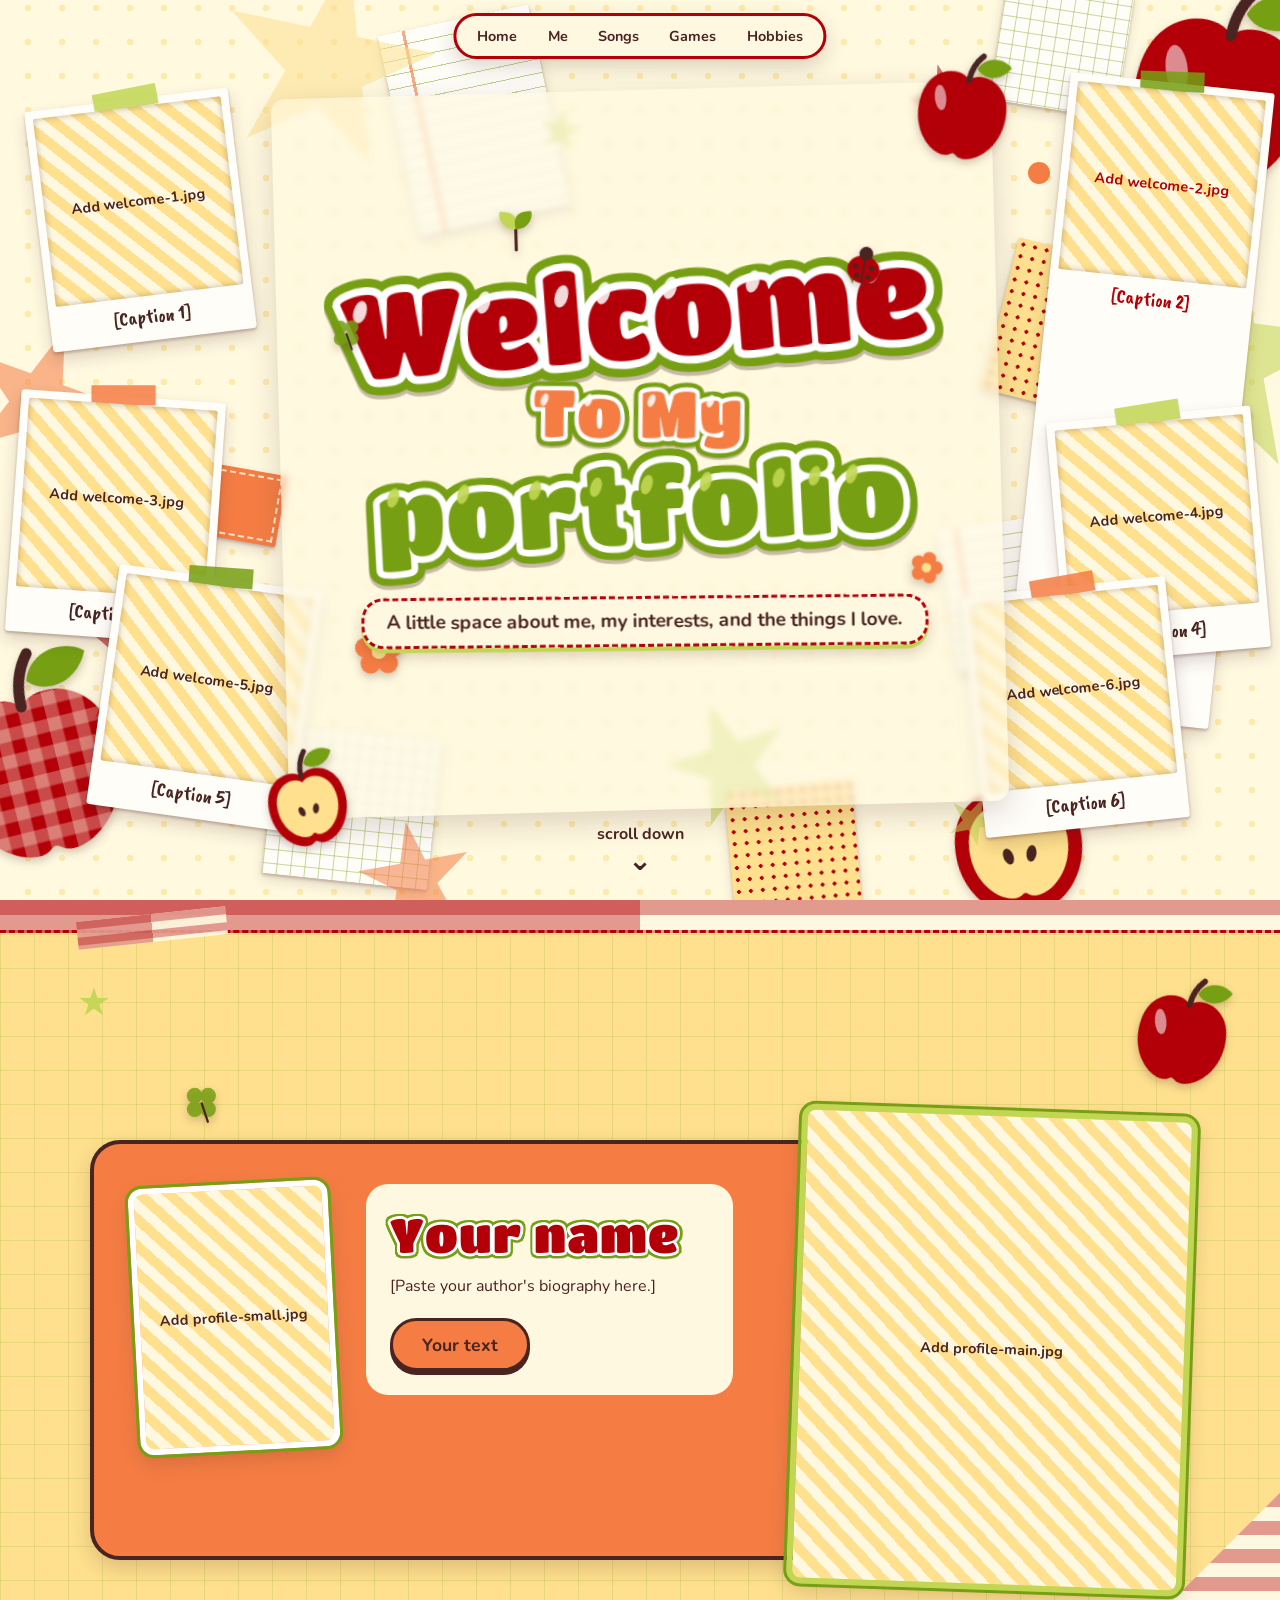
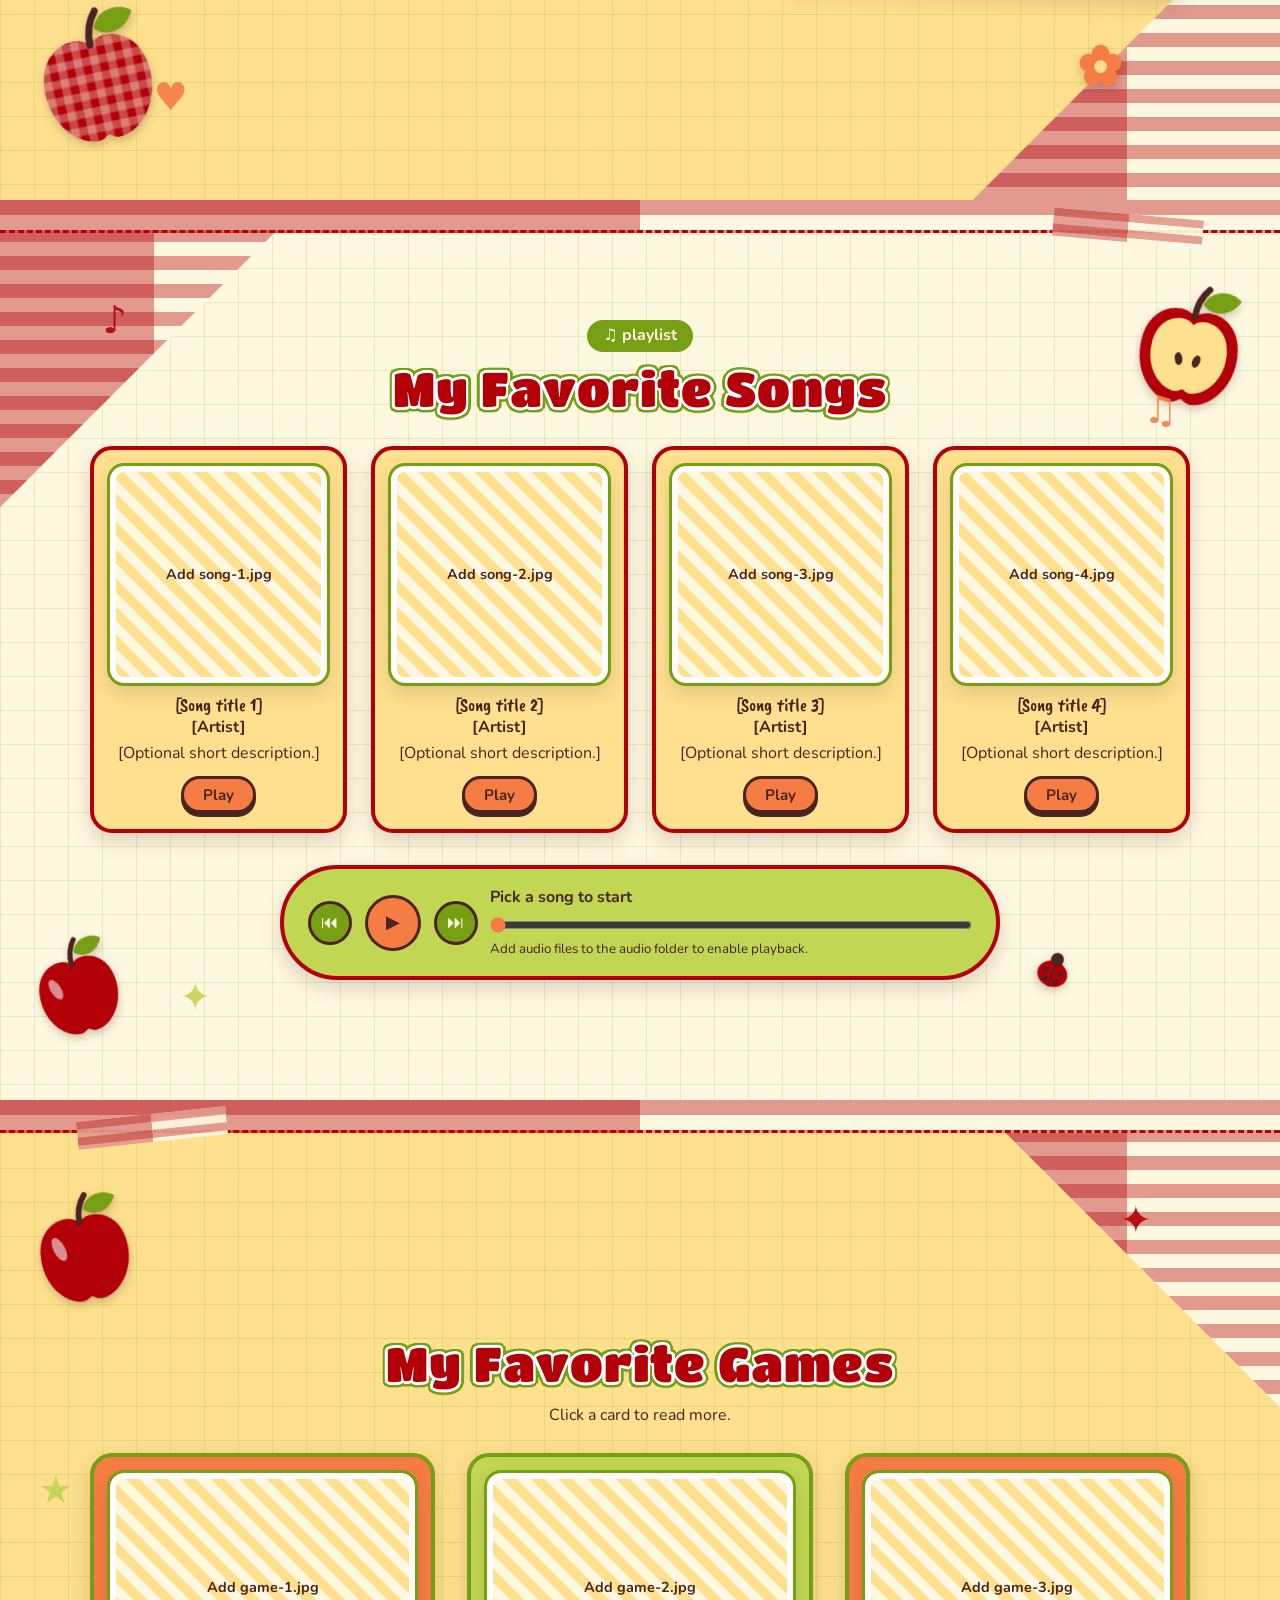
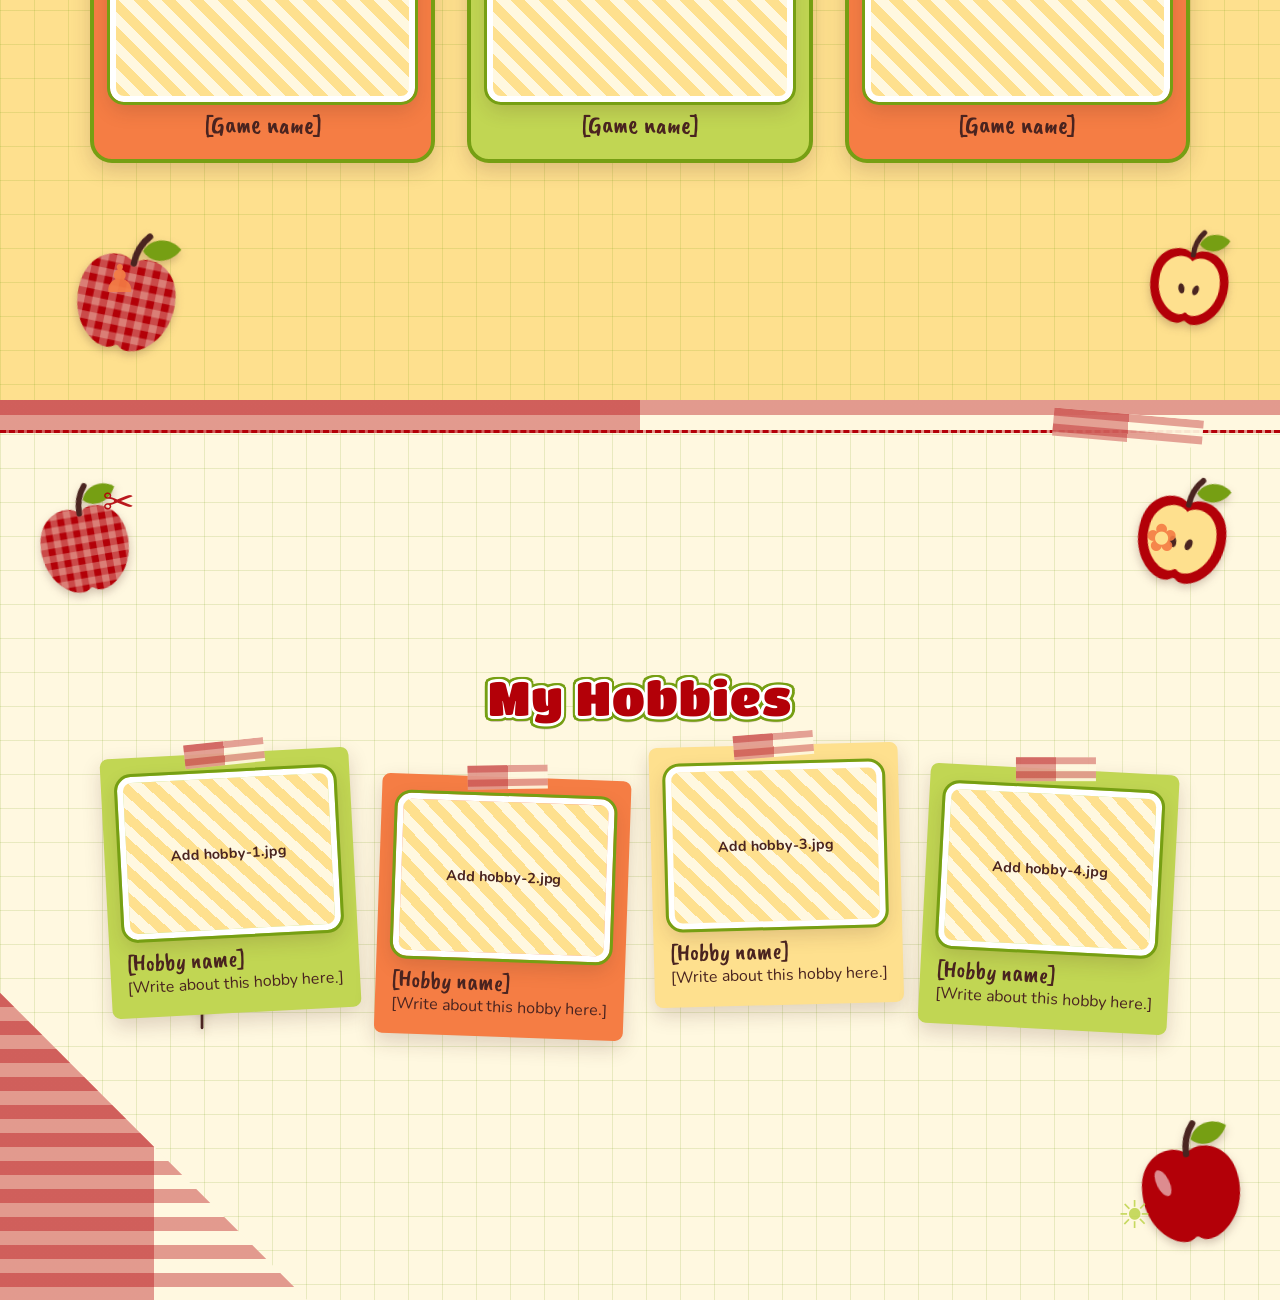
==== index.html @ 88e4d0e8 "Apple" ====
<!DOCTYPE html>
<html lang="en">
<head>
  <meta charset="UTF-8">
  <meta name="viewport" content="width=device-width, initial-scale=1, viewport-fit=cover">
  <title>My Portfolio</title>
  <link rel="preconnect" href="https://fonts.googleapis.com">
  <link href="https://fonts.googleapis.com/css2?family=Caveat+Brush&family=Titan+One&family=Nunito:wght@400;700&display=swap" rel="stylesheet">
  <link rel="stylesheet" href="styles.css">
</head>
<body>

<!-- ICON SPRITE: apples + little doodles used all over the site. Colors come from the CSS palette. -->
<svg width="0" height="0" style="position:absolute" aria-hidden="true" focusable="false">
  <defs>
    <pattern id="gp" width="12" height="12" patternUnits="userSpaceOnUse">
      <rect width="12" height="12" style="fill:var(--senga-sengana)"/><rect width="6" height="12" fill="#FFF8E0" opacity=".3"/><rect width="12" height="6" fill="#FFF8E0" opacity=".3"/>
    </pattern>
    <path id="ab" d="M50 28C42 18 14 22 12 52C10 78 28 96 42 96C47 96 48 93 50 93C52 93 53 96 58 96C72 96 90 78 88 52C86 22 58 18 50 28Z"/>
    <g id="sl"><path d="M50 28C50 20 52 12 58 5" stroke="#4a2420" stroke-width="5" stroke-linecap="round" fill="none"/><path d="M55 17C60 3 77 3 84 10C77 24 62 25 55 17Z" style="fill:var(--tropicana)"/></g>
  </defs>
  <symbol id="apple-solid" viewBox="0 0 100 100"><use href="#ab" style="fill:var(--senga-sengana)"/><ellipse cx="29" cy="48" rx="5" ry="11" transform="rotate(-18 29 48)" fill="#fff" opacity=".55"/><use href="#sl"/></symbol>
  <symbol id="apple-gingham" viewBox="0 0 100 100"><use href="#ab" fill="url(#gp)"/><use href="#sl"/></symbol>
  <symbol id="apple-half" viewBox="0 0 100 100"><use href="#ab" style="fill:var(--senga-sengana)"/><use href="#ab" transform="translate(50 57) scale(.78) translate(-50 -57)" style="fill:var(--daisy-desi)"/><ellipse cx="43" cy="62" rx="3" ry="5" transform="rotate(-15 43 62)" fill="#4a2420"/><ellipse cx="57" cy="62" rx="3" ry="5" transform="rotate(15 57 62)" fill="#4a2420"/><use href="#sl"/></symbol>
  <symbol id="flower" viewBox="0 0 40 40"><g style="fill:var(--mandarin)"><circle cx="20" cy="10" r="7"/><circle cx="29.5" cy="17" r="7"/><circle cx="26" cy="28" r="7"/><circle cx="14" cy="28" r="7"/><circle cx="10.5" cy="17" r="7"/></g><circle cx="20" cy="20" r="5" style="fill:var(--daisy-desi)"/></symbol>
  <symbol id="ladybug" viewBox="0 0 40 40"><ellipse cx="20" cy="24" rx="14" ry="12" style="fill:var(--senga-sengana)"/><circle cx="20" cy="10" r="6" fill="#4a2420"/><path d="M20 13V36" stroke="#4a2420" stroke-width="1.6"/><g fill="#4a2420"><circle cx="13" cy="22" r="2.4"/><circle cx="27" cy="22" r="2.4"/><circle cx="15" cy="30" r="2.4"/><circle cx="25" cy="30" r="2.4"/></g></symbol>
  <symbol id="sprout" viewBox="0 0 40 40"><path d="M20 38V20" stroke="#4a2420" stroke-width="2.4" stroke-linecap="round" fill="none"/><path d="M20 22C8 22 6 10 8 8C20 8 22 14 20 22Z" style="fill:var(--kiwi-colada)"/><path d="M20 22C32 22 34 10 32 8C20 8 18 14 20 22Z" style="fill:var(--tropicana)"/></symbol>
  <symbol id="clover" viewBox="0 0 40 40"><g style="fill:var(--tropicana)" opacity=".85"><circle cx="14" cy="14" r="7"/><circle cx="26" cy="14" r="7"/><circle cx="14" cy="26" r="7"/><circle cx="26" cy="26" r="7"/></g><path d="M20 20L26 38" stroke="#4a2420" stroke-width="2" fill="none"/></symbol>
</svg>


<!-- ===== MAIN PORTFOLIO (Parts 1, 2, 4, 5, 6) ===== -->
<main id="portfolio">

  <!-- QUICK NAVIGATION: edit, add or remove links freely -->
  <nav class="top-nav" aria-label="Sections">
    <a href="#welcome">Home</a><a href="#profile">Me</a><a href="#songs">Songs</a><a href="#games">Games</a><a href="#hobbies">Hobbies</a>
  </nav>

  <!-- PART 1: WELCOME -->
  <section id="welcome" class="section hero">
    <!-- BACKGROUND PAPERS: edit size, color, position and tilt in style.css (.pp1 ... .pp10) -->
    <div class="bg-papers" aria-hidden="true">
      <i class="paper p-lined pp1"></i><i class="paper p-grid pp2"></i><i class="paper p-note pp3"></i><i class="paper p-dotted pp4"></i><i class="paper p-orange pp5"></i>
      <i class="paper p-lined pp6"></i><i class="paper p-grid pp7"></i><i class="paper p-note pp8"></i><i class="paper p-dotted pp9"></i><i class="paper p-orange pp10"></i>
    </div>

    <!-- HERO APPLES: change --w (size), --a (tilt) and position -->
    <svg class="dec" style="--w:25vw;--a:-14deg;left:-6%;bottom:4%" aria-hidden="true"><use href="#apple-gingham" width="100%" height="100%"/></svg>
    <svg class="dec" style="--w:20vw;--a:12deg;right:-4%;top:-3%" aria-hidden="true"><use href="#apple-solid" width="100%" height="100%"/></svg>
    <svg class="dec" style="--w:13vw;--a:-8deg;right:14%;bottom:-2%" aria-hidden="true"><use href="#apple-half" width="100%" height="100%"/></svg>

    <!-- BIG BACKGROUND STARS: edit colors/sizes/positions in style.css (.b1 ... .b9) -->
    <div class="bg-stars" aria-hidden="true">
      <i class="bgstar b1"></i><i class="bgstar b2"></i><i class="bgstar b3"></i><i class="bgstar b4"></i><i class="bgstar b5"></i>
      <i class="bgstar b6"></i><i class="bgstar b7"></i><i class="bgstar b8"></i><i class="bgstar b9"></i><i class="bgstar b10"></i><i class="bgstar b11"></i><i class="bgstar b12"></i>
    </div>
    <span class="deco star s1" aria-hidden="true">★</span>
    <span class="deco star s2" aria-hidden="true">✦</span>
    <span class="deco dot d1" aria-hidden="true"></span>
    <span class="deco dot d2" aria-hidden="true"></span>
    <span class="deco sticker-free f1" aria-hidden="true">☁</span>
    <span class="deco sticker-free f2" aria-hidden="true">♥</span>
    <span class="deco sticker-free f3" aria-hidden="true">✎</span>
    <span class="deco sticker-free f4" aria-hidden="true">☀</span>
    <div class="banner">
      <svg class="dec" style="--w:9vw;--a:14deg;top:-34px;right:-30px" aria-hidden="true"><use href="#apple-solid" width="100%" height="100%"/></svg>
      <svg class="dec" style="--w:8vw;--a:-12deg;bottom:-30px;left:-34px" aria-hidden="true"><use href="#apple-half" width="100%" height="100%"/></svg>
      <svg class="dec" style="--w:4vw;top:15%;left:30%" aria-hidden="true"><use href="#sprout" width="100%" height="100%"/></svg>
      <svg class="dec" style="--w:3.6vw;--a:12deg;top:22%;right:15%" aria-hidden="true"><use href="#ladybug" width="100%" height="100%"/></svg>
      <svg class="dec" style="--w:4.5vw;bottom:19%;left:9%" aria-hidden="true"><use href="#flower" width="100%" height="100%"/></svg>
      <svg class="dec" style="--w:3vw;--a:20deg;bottom:30%;right:8%" aria-hidden="true"><use href="#flower" width="100%" height="100%"/></svg>
      <svg class="dec" style="--w:3vw;top:30%;left:7%" aria-hidden="true"><use href="#clover" width="100%" height="100%"/></svg>
      <h1 class="logo-title" aria-label="Welcome To My portfolio">
        <span class="logo-line l1" data-t="Welcome" aria-hidden="true"><b>W</b><b>e</b><b>l</b><b>c</b><b>o</b><b>m</b><b>e</b></span>
        <span class="logo-line l2" data-t="To My" aria-hidden="true"><b>T</b><b>o</b> <b>M</b><b>y</b></span>
        <span class="logo-line l3" data-t="portfolio" aria-hidden="true"><b>p</b><b>o</b><b>r</b><b>t</b><b>f</b><b>o</b><b>l</b><b>i</b><b>o</b></span>
      </h1>
      <p>A little space about me, my interests, and the things I love.</p>
    </div>
    <!-- WELCOME POLAROIDS: replace images/welcome-1.jpg ... welcome-6.jpg and edit the captions -->
    <figure class="snap s1"><span class="snap-tape tape-y" aria-hidden="true"></span>
      <div class="photo" data-label="welcome-1.jpg"><img src="images/welcome-1.jpg" alt="Welcome photo 1"></div>
      <figcaption>[Caption 1]</figcaption></figure>
    <figure class="snap s2"><span class="snap-tape tape-b" aria-hidden="true"></span>
      <div class="photo" data-label="welcome-2.jpg"><img src="images/welcome-2.jpg" alt="Welcome photo 2"></div>
      <figcaption>[Caption 2]</figcaption></figure>
    <figure class="snap s3"><span class="snap-tape tape-o" aria-hidden="true"></span>
      <div class="photo" data-label="welcome-3.jpg"><img src="images/welcome-3.jpg" alt="Welcome photo 3"></div>
      <figcaption>[Caption 3]</figcaption></figure>
    <figure class="snap s4"><span class="snap-tape tape-y" aria-hidden="true"></span>
      <div class="photo" data-label="welcome-4.jpg"><img src="images/welcome-4.jpg" alt="Welcome photo 4"></div>
      <figcaption>[Caption 4]</figcaption></figure>
    <figure class="snap s5"><span class="snap-tape tape-b" aria-hidden="true"></span>
      <div class="photo" data-label="welcome-5.jpg"><img src="images/welcome-5.jpg" alt="Welcome photo 5"></div>
      <figcaption>[Caption 5]</figcaption></figure>
    <figure class="snap s6"><span class="snap-tape tape-o" aria-hidden="true"></span>
      <div class="photo" data-label="welcome-6.jpg"><img src="images/welcome-6.jpg" alt="Welcome photo 6"></div>
      <figcaption>[Caption 6]</figcaption></figure>
    <a class="scroll-cue" href="#profile" aria-label="Scroll down to my profile">scroll down<span>⌄</span></a>
  </section>

  <!-- PART 2: PROFILE -->
  <section id="profile" class="section profile">
    <span class="cloth br" aria-hidden="true"></span>
    <svg class="dec" style="--w:11vw;--a:-12deg;left:2%;bottom:6%" aria-hidden="true"><use href="#apple-gingham" width="100%" height="100%"/></svg>
    <svg class="dec" style="--w:9vw;--a:14deg;right:3%;top:8%" aria-hidden="true"><use href="#apple-solid" width="100%" height="100%"/></svg>
    <svg class="dec" style="--w:3.5vw;left:14%;top:20%" aria-hidden="true"><use href="#clover" width="100%" height="100%"/></svg>
    <svg class="dec" style="--w:4vw;right:12%;bottom:12%" aria-hidden="true"><use href="#flower" width="100%" height="100%"/></svg>

    <span class="deco sticker-free pf1" aria-hidden="true">★</span>
    <span class="deco sticker-free pf2" aria-hidden="true">♥</span>
    <span class="washi w-a" aria-hidden="true"></span>
    <div class="profile-wrap reveal">
      <div class="profile-card">
        <figure class="photo small" data-label="profile-small.jpg">
          <img src="images/profile-small.jpg" alt="Small photo of me">
        </figure>
        <div class="profile-text">
          <h2 id="profile-name">Your name</h2>
          <div class="bio">
            <p>[Paste your author's biography here.]</p>
            <!-- Add more <p> paragraphs here if you need them -->
          </div>
          <button type="button" id="open-notebook" class="btn">Your text</button>
        </div>
      </div>
      <figure class="photo large" data-label="profile-main.jpg">
        <img src="images/profile-main.jpg" alt="Large photo of me">
      </figure>
    </div>
  </section>

  <!-- PART 4: FAVORITE SONGS -->
  <section id="songs" class="section songs">
    <span class="cloth tl" aria-hidden="true"></span>
    <svg class="dec" style="--w:10vw;--a:10deg;right:2%;top:9%" aria-hidden="true"><use href="#apple-half" width="100%" height="100%"/></svg>
    <svg class="dec" style="--w:8vw;--a:-15deg;left:2%;bottom:7%" aria-hidden="true"><use href="#apple-solid" width="100%" height="100%"/></svg>
    <svg class="dec" style="--w:3.4vw;--a:20deg;right:16%;bottom:12%" aria-hidden="true"><use href="#ladybug" width="100%" height="100%"/></svg>
    <svg class="dec" style="--w:3vw;left:12%;top:40%" aria-hidden="true"><use href="#clover" width="100%" height="100%"/></svg>

    <span class="deco sticker-free sg1" aria-hidden="true">♪</span>
    <span class="deco sticker-free sg2" aria-hidden="true">♫</span>
    <span class="deco sticker-free sg3" aria-hidden="true">✦</span>
    <span class="washi w-b" aria-hidden="true"></span>
    <div class="container reveal">
      <span class="label">♫ playlist</span>
      <h2>My Favorite Songs</h2>
      <div class="song-grid">
        <article class="song-card" data-audio="audio/song-1.mp3" data-title="[Song title 1]">
          <figure class="photo" data-label="song-1.jpg"><img src="images/song-1.jpg" alt="Cover of song 1"></figure>
          <h3>[Song title 1]</h3><p class="artist">[Artist]</p><p>[Optional short description.]</p>
          <button type="button" class="btn small play-card">Play</button>
        </article>
        <article class="song-card" data-audio="audio/song-2.mp3" data-title="[Song title 2]">
          <figure class="photo" data-label="song-2.jpg"><img src="images/song-2.jpg" alt="Cover of song 2"></figure>
          <h3>[Song title 2]</h3><p class="artist">[Artist]</p><p>[Optional short description.]</p>
          <button type="button" class="btn small play-card">Play</button>
        </article>
        <article class="song-card" data-audio="audio/song-3.mp3" data-title="[Song title 3]">
          <figure class="photo" data-label="song-3.jpg"><img src="images/song-3.jpg" alt="Cover of song 3"></figure>
          <h3>[Song title 3]</h3><p class="artist">[Artist]</p><p>[Optional short description.]</p>
          <button type="button" class="btn small play-card">Play</button>
        </article>
        <article class="song-card" data-audio="audio/song-4.mp3" data-title="[Song title 4]">
          <figure class="photo" data-label="song-4.jpg"><img src="images/song-4.jpg" alt="Cover of song 4"></figure>
          <h3>[Song title 4]</h3><p class="artist">[Artist]</p><p>[Optional short description.]</p>
          <button type="button" class="btn small play-card">Play</button>
        </article>
      </div>

      <div class="player" aria-label="Music player">
        <button type="button" id="prev" class="round" aria-label="Previous song">⏮</button>
        <button type="button" id="play" class="round big" aria-label="Play or pause">▶</button>
        <button type="button" id="next" class="round" aria-label="Next song">⏭</button>
        <div class="player-info">
          <strong id="now-title">Pick a song to start</strong>
          <input type="range" id="progress" min="0" max="100" value="0" aria-label="Song progress">
          <small id="player-msg">Add audio files to the audio folder to enable playback.</small>
        </div>
      </div>
      <audio id="audio" preload="none"></audio>
    </div>
  </section>

  <!-- PART 5: FAVORITE GAMES -->
  <section id="games" class="section games">
    <span class="cloth tr" aria-hidden="true"></span>
    <svg class="dec" style="--w:9vw;--a:-10deg;left:2%;top:10%" aria-hidden="true"><use href="#apple-solid" width="100%" height="100%"/></svg>
    <svg class="dec" style="--w:10vw;--a:12deg;left:5%;bottom:5%" aria-hidden="true"><use href="#apple-gingham" width="100%" height="100%"/></svg>
    <svg class="dec" style="--w:8vw;--a:8deg;right:3%;bottom:8%" aria-hidden="true"><use href="#apple-half" width="100%" height="100%"/></svg>
    <svg class="dec" style="--w:3.6vw;right:14%;top:46%" aria-hidden="true"><use href="#flower" width="100%" height="100%"/></svg>

    <span class="deco sticker-free gm1" aria-hidden="true">✦</span>
    <span class="deco sticker-free gm2" aria-hidden="true">♟</span>
    <span class="deco sticker-free gm3" aria-hidden="true">★</span>
    <span class="washi w-a" aria-hidden="true"></span>
    <div class="container reveal">
      <h2>My Favorite Games</h2>
      <p class="hint">Click a card to read more.</p>
      <div class="game-grid">
        <article class="game-card" tabindex="0" role="button" aria-expanded="false">
          <figure class="photo" data-label="game-1.jpg"><img src="images/game-1.jpg" alt="Game 1 cover"></figure>
          <h3>[Game name]</h3>
          <p class="more">[Write a short description here.]</p>
        </article>
        <article class="game-card" tabindex="0" role="button" aria-expanded="false">
          <figure class="photo" data-label="game-2.jpg"><img src="images/game-2.jpg" alt="Game 2 cover"></figure>
          <h3>[Game name]</h3>
          <p class="more">[Write a short description here.]</p>
        </article>
        <article class="game-card" tabindex="0" role="button" aria-expanded="false">
          <figure class="photo" data-label="game-3.jpg"><img src="images/game-3.jpg" alt="Game 3 cover"></figure>
          <h3>[Game name]</h3>
          <p class="more">[Write a short description here.]</p>
        </article>
      </div>
    </div>
  </section>

  <!-- PART 6: HOBBIES -->
  <section id="hobbies" class="section hobbies">
    <span class="cloth bl" aria-hidden="true"></span>
    <svg class="dec" style="--w:9vw;--a:-10deg;left:2%;top:9%" aria-hidden="true"><use href="#apple-gingham" width="100%" height="100%"/></svg>
    <svg class="dec" style="--w:9vw;--a:12deg;right:3%;top:8%" aria-hidden="true"><use href="#apple-half" width="100%" height="100%"/></svg>
    <svg class="dec" style="--w:10vw;--a:-8deg;right:2%;bottom:6%" aria-hidden="true"><use href="#apple-solid" width="100%" height="100%"/></svg>
    <svg class="dec" style="--w:3.6vw;left:14%;bottom:30%" aria-hidden="true"><use href="#sprout" width="100%" height="100%"/></svg>

    <span class="deco sticker-free hb1" aria-hidden="true">✂</span>
    <span class="deco sticker-free hb2" aria-hidden="true">✿</span>
    <span class="deco sticker-free hb3" aria-hidden="true">☀</span>
    <span class="washi w-b" aria-hidden="true"></span>
    <div class="container reveal">
      <h2>My Hobbies</h2>
      <div class="hobby-grid">
        <article class="hobby-card"><span class="tape" aria-hidden="true"></span>
          <figure class="photo" data-label="hobby-1.jpg"><img src="images/hobby-1.jpg" alt="Hobby 1"></figure>
          <h3>[Hobby name]</h3><p>[Write about this hobby here.]</p></article>
        <article class="hobby-card"><span class="tape" aria-hidden="true"></span>
          <figure class="photo" data-label="hobby-2.jpg"><img src="images/hobby-2.jpg" alt="Hobby 2"></figure>
          <h3>[Hobby name]</h3><p>[Write about this hobby here.]</p></article>
        <article class="hobby-card"><span class="tape" aria-hidden="true"></span>
          <figure class="photo" data-label="hobby-3.jpg"><img src="images/hobby-3.jpg" alt="Hobby 3"></figure>
          <h3>[Hobby name]</h3><p>[Write about this hobby here.]</p></article>
        <article class="hobby-card"><span class="tape" aria-hidden="true"></span>
          <figure class="photo" data-label="hobby-4.jpg"><img src="images/hobby-4.jpg" alt="Hobby 4"></figure>
          <h3>[Hobby name]</h3><p>[Write about this hobby here.]</p></article>
      </div>
    </div>
  </section>
</main>

<!-- ===== PART 3: NOTEBOOK VIEW (separate full-screen view) ===== -->
<div id="notebook-view" class="notebook-view" hidden>
  <button type="button" id="close-notebook" class="back" aria-label="Return to portfolio">&lt;</button>
  <div class="notebook">
      <svg class="dec" style="--w:90px;--a:14deg;top:-46px;right:-28px" aria-hidden="true"><use href="#apple-solid" width="100%" height="100%"/></svg>
      <svg class="dec" style="--w:84px;--a:-12deg;bottom:-36px;left:-30px" aria-hidden="true"><use href="#apple-half" width="100%" height="100%"/></svg>
      <svg class="dec" style="--w:70px;--a:10deg;bottom:-30px;right:12%" aria-hidden="true"><use href="#apple-gingham" width="100%" height="100%"/></svg>
      <svg class="dec" style="--w:44px;top:-18px;left:18%" aria-hidden="true"><use href="#flower" width="100%" height="100%"/></svg>
      <svg class="dec" style="--w:40px;top:-14px;right:30%" aria-hidden="true"><use href="#clover" width="100%" height="100%"/></svg>

    <div class="rings" aria-hidden="true"><i></i><i></i><i></i><i></i><i></i><i></i><i></i></div>
    <span class="tab t1" aria-hidden="true"></span><span class="tab t2" aria-hidden="true"></span>
    <div class="page left">
      <figure class="polaroid p1"><span class="tape" aria-hidden="true"></span>
        <div class="photo" data-label="personal-photo-1.jpg"><img src="images/personal-photo-1.jpg" alt="Personal photo 1"></div>
        <figcaption>[Write a caption]</figcaption></figure>
      <figure class="polaroid p2"><span class="tape" aria-hidden="true"></span>
        <div class="photo" data-label="personal-photo-2.jpg"><img src="images/personal-photo-2.jpg" alt="Personal photo 2"></div>
        <figcaption>[Write a caption]</figcaption></figure>
    </div>
    <div class="page right">
      <div class="note"><h3>About Me</h3><p>[Write your information here.]</p></div>
      <div class="note"><h3>My Personality</h3><p>[Write your information here.]</p></div>
      <div class="note"><h3>My Interests</h3><p>[Write your information here.]</p></div>
      <div class="note sticky"><h3>Fun Facts About Me</h3><p>[Write your information here.]</p></div>
    </div>
  </div>
</div>

<script src="script.js"></script>
</body>
</html>
---- styles.css ----
/* ===== PALETTE (60-30-10) ===== */
:root {
  /* 60% primary: backgrounds and open space */
  --vanilla-cream: #FFF8E0;
  --daisy-desi: #FEE08E;
  /* 30% secondary: cards, pages, buttons, decorations */
  --mandarin: #F57D44;
  --kiwi-colada: #C1D653;
  /* 10% accent: outlines, small icons, hover states, details */
  --senga-sengana: #B30008;
  --tropicana: #769F13;
  /* text */
  --brown: #4a2420;
  --shadow: 0 8px 20px rgba(74, 36, 32, .18);
  --radius: 22px;
  --logo: 'Titan One', 'Fredoka', 'Arial Rounded MT Bold', 'Comic Sans MS', sans-serif;
  /* picnic-tablecloth checks: use as  background: var(--gingham) 0 0 / 30px 30px, var(--vanilla-cream); */
  --gingham: linear-gradient(90deg, rgba(179, 0, 8, .38) 50%, transparent 0), linear-gradient(rgba(179, 0, 8, .38) 50%, transparent 0);
  /* ===== EASY CUSTOMIZE ===== */
  --hero-bg: url("images/hero-bg.jpg");  /* your Part 1 background picture */
  --hero-overlay: .35;                   /* 0 = picture only, 1 = fully cream */
  --hero-title-size: clamp(2.8rem, 11vw, 7.5rem);
  --square-opacity: .6;                  /* see-through level of the square behind the title */
  --star-opacity: .55;
  --deco-size: 2.4rem;                   /* size of the floating symbols */
  --deco-opacity: .9;
  --head: 'Caveat Brush', 'Comic Sans MS', cursive;
  --body: 'Nunito', system-ui, sans-serif;
}

* { box-sizing: border-box; margin: 0; padding: 0; }
html { scroll-behavior: smooth; }
body { font-family: var(--body); color: var(--brown); background: var(--vanilla-cream); line-height: 1.6; }
body.notebook-open { overflow: hidden; }
h1, h2, h3 { font-family: var(--head); font-weight: 400; line-height: 1.1; }
h2 { font-size: clamp(2.2rem, 5vw, 3.4rem); margin-bottom: .5rem; }
:focus-visible { outline: 3px solid var(--senga-sengana); outline-offset: 3px; }

.section { min-height: 100vh; padding: 5rem 1.5rem; position: relative; overflow: hidden; display: flex; align-items: center; justify-content: center; }
.container { width: min(1100px, 100%); text-align: center; }
.label { display: inline-block; background: var(--tropicana); border-radius: 999px; padding: .2rem 1rem; font-weight: 700; margin-bottom: .6rem; }
.hint { margin-bottom: 1.5rem; }

/* Buttons */
.btn { font: 700 1.1rem var(--body); color: var(--brown); background: var(--mandarin); border: 3px solid var(--brown); border-radius: 999px; padding: .7rem 1.8rem; cursor: pointer; box-shadow: 0 4px 0 var(--brown); transition: transform .2s, background .2s, box-shadow .2s; }
.btn:hover { background: var(--kiwi-colada); border-color: var(--senga-sengana); box-shadow: 0 4px 0 var(--senga-sengana); transform: translateY(-3px); }
.btn:active { transform: translateY(2px); box-shadow: 0 1px 0 var(--brown); }
.btn.small { font-size: .95rem; padding: .35rem 1.2rem; }

/* Photos with fallback placeholder */
.photo { position: relative; background: repeating-linear-gradient(45deg, var(--daisy-desi), var(--daisy-desi) 10px, var(--vanilla-cream) 10px, var(--vanilla-cream) 20px); border: 6px solid #fff; outline: 3px solid var(--tropicana); border-radius: 14px; box-shadow: var(--shadow); overflow: hidden; aspect-ratio: 4 / 3; }
.photo img { width: 100%; height: 100%; object-fit: cover; display: block; }
.photo.missing img { display: none; }
.photo.missing::after { content: "Add " attr(data-label); position: absolute; inset: 0; display: grid; place-items: center; text-align: center; padding: .5rem; font-weight: 700; font-size: .9rem; }

/* PART 1 */
.hero { background-color: var(--vanilla-cream); background-image: var(--hero-bg), radial-gradient(var(--daisy-desi) 3px, transparent 3px); background-size: cover, 34px 34px; background-position: center; flex-direction: column; }
.hero::before { content: ""; position: absolute; inset: 0; background: rgba(255, 248, 224, var(--hero-overlay)); z-index: 0; }
.hero > * { z-index: 1; }
.banner { position: relative; text-align: center; max-width: 1000px; transform: rotate(-1.5deg); }
.banner h1 { font-size: var(--hero-title-size); line-height: 1; text-shadow: 3px 3px 0 var(--vanilla-cream), -2px -2px 0 var(--vanilla-cream), 2px -2px 0 var(--vanilla-cream), -2px 2px 0 var(--vanilla-cream), 6px 8px 0 rgba(74, 36, 32, .35); }
.banner p { margin-top: 1rem; font-size: 1.35rem; font-weight: 700; text-shadow: 0 0 8px var(--vanilla-cream), 0 0 14px var(--vanilla-cream); }
.w1 { color: var(--mandarin); } .w2 { color: var(--kiwi-colada); text-shadow: 3px 3px 0 var(--brown); } .w3 { color: var(--senga-sengana); }
.sticker { position: absolute; width: 56px; height: 56px; border-radius: 50%; display: grid; place-items: center; font-size: 1.7rem; background: var(--tropicana); border: 3px solid var(--brown); animation: float 4s ease-in-out infinite; }
.st1 { top: -40px; right: 0; } .st2 { bottom: -40px; left: 0; background: var(--kiwi-colada); animation-delay: 1.5s; }
.deco { position: absolute; animation: float 5s ease-in-out infinite; }
.star { font-size: 2.4rem; color: var(--kiwi-colada); }
.s1 { top: 12%; left: 10%; } .s2 { bottom: 20%; right: 12%; color: var(--senga-sengana); animation-delay: 2s; }
.dot { width: 22px; height: 22px; border-radius: 50%; background: var(--mandarin); }
.d1 { top: 18%; right: 18%; } .d2 { bottom: 25%; left: 15%; background: var(--tropicana); }
.scroll-cue { position: absolute; bottom: 1.5rem; display: flex; flex-direction: column; align-items: center; color: var(--brown); text-decoration: none; font-weight: 700; animation: bounce 1.8s infinite; }
.scroll-cue span { font-size: 1.8rem; line-height: 1; }
@keyframes float { 0%, 100% { translate: 0 0; } 50% { translate: 0 -12px; } }
@keyframes bounce { 0%, 100% { transform: translateY(0); } 50% { transform: translateY(8px); } }

/* PART 2 */
.profile { background: var(--daisy-desi); }
.profile-wrap { position: relative; width: min(1100px, 100%); padding-right: 22%; }
.profile-card { background: var(--mandarin); border: 4px solid var(--brown); border-radius: 30px; box-shadow: var(--shadow); padding: 2.5rem; display: flex; gap: 2rem; align-items: flex-start; min-height: 420px; padding-right: 22%; }
.profile-card .photo.small { flex: 0 0 200px; aspect-ratio: 3 / 4; transform: rotate(-3deg); }
.profile-text { flex: 1; min-width: 0; background: var(--vanilla-cream); border-radius: var(--radius); padding: 1.5rem; }
.profile-text h2 { color: var(--brown); }
.bio { margin: .8rem 0 1.2rem; max-height: 220px; overflow-y: auto; }
.bio p + p { margin-top: .7rem; }
.photo.large { position: absolute; right: 0; top: -30px; bottom: -30px; width: 36%; aspect-ratio: auto; transform: rotate(2deg); border-color: var(--kiwi-colada); }

/* PART 3 NOTEBOOK */
.notebook-view { position: fixed; inset: 0; z-index: 100; background: var(--mandarin); display: grid; place-items: center; padding: 1.5rem; overflow-y: auto; animation: fadeIn .5s ease; }
.notebook-view[hidden] { display: none; }
@keyframes fadeIn { from { opacity: 0; transform: scale(.97); } to { opacity: 1; transform: none; } }
.back { position: fixed; top: 1rem; left: 1rem; z-index: 5; width: 52px; height: 52px; border-radius: 50%; border: 3px solid var(--brown); background: var(--tropicana); font: 700 1.6rem var(--body); color: var(--brown); cursor: pointer; transition: transform .2s, background .2s; }
.back:hover { background: var(--senga-sengana); transform: scale(1.1); }
.notebook { position: relative; width: min(1100px, 100%); min-height: min(80vh, 700px); display: grid; grid-template-columns: 1fr 1fr; background: var(--vanilla-cream); border: 8px solid var(--brown); border-radius: 18px; box-shadow: 0 20px 50px rgba(74, 36, 32, .4); margin: 3rem 0 1rem; }
.page { padding: 2.5rem 2rem; background-image: repeating-linear-gradient(transparent 0 31px, rgba(118, 159, 19, .4) 31px 32px); }
.page.left { position: relative; border-right: 3px solid var(--brown); min-height: 400px; }
.rings { position: absolute; left: 50%; top: 0; bottom: 0; transform: translateX(-50%); z-index: 3; display: flex; flex-direction: column; justify-content: space-around; padding: 1.5rem 0; }
.rings i { display: block; width: 44px; height: 14px; margin-left: -22px; border-radius: 8px; background: var(--kiwi-colada); border: 3px solid var(--brown); }
.tab { position: absolute; right: -30px; width: 28px; height: 90px; border-radius: 0 10px 10px 0; border: 3px solid var(--brown); }
.t1 { top: 60px; background: var(--kiwi-colada); } .t2 { top: 170px; background: var(--senga-sengana); }
.polaroid { background: #fff; position: absolute; width: 56%; aspect-ratio: 3 / 4; padding: 10px; border-width: 1px; outline: 0; }
.polaroid img { border-radius: 4px; }
.polaroid.missing::after { inset: 10px; background: var(--daisy-desi); }
.p1 { top: 8%; left: 8%; transform: rotate(-5deg); }
.p2 { bottom: 6%; right: 6%; transform: rotate(4deg); aspect-ratio: 1; width: 52%; }
.tape { position: absolute; top: -12px; left: 50%; width: 80px; height: 24px; transform: translateX(-50%) rotate(-3deg); background: rgba(193, 214, 83, .85); z-index: 2; }
.page.right { display: flex; flex-direction: column; gap: 1rem; }
.note { background: var(--daisy-desi); border-left: 6px solid var(--kiwi-colada); border-radius: 8px; padding: .7rem 1rem; box-shadow: 2px 3px 8px rgba(74, 36, 32, .15); }
.note h3 { font-size: 1.5rem; } .note p { font-size: .95rem; }
.note.sticky { background: var(--kiwi-colada); border-left-color: var(--senga-sengana); transform: rotate(1.2deg); }

/* PART 4 */
.songs { background: var(--vanilla-cream); }
.song-grid { display: grid; grid-template-columns: repeat(auto-fit, minmax(200px, 1fr)); gap: 1.5rem; margin: 2rem 0; }
.song-card { background: var(--daisy-desi); border: 4px solid var(--senga-sengana); border-radius: var(--radius); padding: 1rem; box-shadow: var(--shadow); transition: transform .25s; }
.song-card:hover { transform: translateY(-6px) rotate(-1deg); }
.song-card.active { border-color: var(--mandarin); background: var(--kiwi-colada); }
.song-card .photo { aspect-ratio: 1; margin-bottom: .7rem; }
.song-card .artist { font-weight: 700; }
.song-card .btn { margin-top: .6rem; }
.player { display: flex; align-items: center; gap: .8rem; flex-wrap: wrap; justify-content: center; background: var(--kiwi-colada); border: 4px solid var(--senga-sengana); border-radius: 999px; padding: 1rem 1.5rem; max-width: 720px; margin: 0 auto; box-shadow: var(--shadow); }
.round { width: 44px; height: 44px; border-radius: 50%; border: 3px solid var(--brown); background: var(--tropicana); cursor: pointer; font-size: 1.1rem; transition: background .2s, transform .2s; }
.round.big { width: 56px; height: 56px; background: var(--mandarin); }
.round:hover { background: var(--senga-sengana); transform: scale(1.1); }
.player-info { flex: 1 1 220px; display: flex; flex-direction: column; text-align: left; }
.player-info input { width: 100%; accent-color: var(--mandarin); }

/* PART 5 */
.games { background: var(--daisy-desi); }
.game-grid { display: grid; grid-template-columns: repeat(auto-fit, minmax(240px, 1fr)); gap: 2rem; }
.game-card { background: var(--mandarin); border: 4px solid var(--tropicana); border-radius: var(--radius); padding: 1rem; cursor: pointer; box-shadow: var(--shadow); transition: transform .25s; }
.game-card:nth-child(even) { background: var(--kiwi-colada); }
.game-card:hover, .game-card:focus-visible { transform: translateY(-8px) rotate(1.5deg); }
.game-card h3 { font-size: 1.6rem; margin: .6rem 0 .2rem; }
.game-card .more { max-height: 0; overflow: hidden; transition: max-height .4s; }
.game-card.open .more { max-height: 200px; }

/* PART 6 */
.hobbies { background: var(--vanilla-cream); }
.hobby-grid { display: grid; grid-template-columns: repeat(auto-fit, minmax(230px, 1fr)); gap: 2.2rem 1.5rem; padding: 1rem; }
.hobby-card { position: relative; background: var(--kiwi-colada); border-radius: 8px; padding: 1.2rem 1rem 1rem; box-shadow: var(--shadow); transition: transform .25s; text-align: left; }
.hobby-card:nth-child(1) { transform: rotate(-3deg); } .hobby-card:nth-child(2) { transform: rotate(2deg) translateY(24px); background: var(--mandarin); }
.hobby-card:nth-child(3) { transform: rotate(-1.5deg) translateY(-8px); background: var(--daisy-desi); } .hobby-card:nth-child(4) { transform: rotate(3deg) translateY(16px); }
.hobby-card:hover { transform: rotate(0) scale(1.04); z-index: 2; }
.hobby-card h3 { font-size: 1.5rem; margin-top: .6rem; }

/* Scroll reveal */
.reveal { opacity: 0; transform: translateY(30px); transition: opacity .7s, transform .7s; }
.reveal.visible { opacity: 1; transform: none; }

/* Responsive */
@media (max-width: 900px) {
  .profile-wrap { padding-right: 0; padding-bottom: 260px; }
  .profile-card { padding-right: 2.5rem; }
  .photo.large { top: auto; bottom: -20px; right: 5%; width: 55%; height: 280px; }
}
@media (max-width: 700px) {
  .profile-card { flex-direction: column; align-items: center; }
  .notebook { grid-template-columns: 1fr; }
  .page.left { border-right: 0; border-bottom: 3px solid var(--brown); min-height: 460px; }
  .rings, .tab { display: none; }
  .player { border-radius: var(--radius); }
}
@media (prefers-reduced-motion: reduce) {
  *, *::before, *::after { animation: none !important; transition: none !important; }
  html { scroll-behavior: auto; }
  .reveal { opacity: 1; transform: none; }
}

/* ===== EXTRA DESIGN ELEMENTS (customize freely) ===== */
/* Floating symbols: change the symbol in index.html, the color/position here */
.sticker-free { font-size: var(--deco-size); opacity: var(--deco-opacity); color: var(--mandarin); z-index: 1; pointer-events: none; }
.f1 { top: 10%; right: 8%; color: var(--senga-sengana); } .f2 { bottom: 18%; left: 8%; color: var(--mandarin); animation-delay: 1s; }
.f3 { top: 30%; left: 6%; color: var(--kiwi-colada); animation-delay: 2s; } .f4 { bottom: 30%; right: 6%; color: var(--kiwi-colada); animation-delay: 3s; }
.pf1 { top: 8%; left: 6%; color: var(--kiwi-colada); } .pf2 { bottom: 8%; left: 12%; }
.sg1 { top: 10%; left: 8%; color: var(--senga-sengana); } .sg2 { top: 20%; right: 8%; } .sg3 { bottom: 8%; left: 14%; color: var(--kiwi-colada); }
.gm1 { top: 10%; right: 10%; color: var(--senga-sengana); } .gm2 { bottom: 10%; left: 8%; } .gm3 { top: 40%; left: 3%; color: var(--kiwi-colada); }
.hb1 { top: 8%; left: 8%; color: var(--senga-sengana); } .hb2 { top: 12%; right: 8%; } .hb3 { bottom: 6%; right: 10%; color: var(--kiwi-colada); }
/* Washi tape strips: change color, width or angle */
.washi { position: absolute; top: 14px; width: 150px; height: 28px; background: repeating-linear-gradient(90deg, var(--kiwi-colada) 0 12px, var(--tropicana) 12px 24px); opacity: .85; z-index: 1; }
.w-a { left: 6%; transform: rotate(-6deg); } .w-b { right: 6%; transform: rotate(5deg); }
/* Stitched divider between sections */
.section + .section { border-top: 5px dashed var(--senga-sengana); }
/* Quick navigation pill */
.top-nav { position: fixed; top: .8rem; left: 50%; transform: translateX(-50%); z-index: 50; display: flex; gap: .3rem; background: var(--vanilla-cream); border: 3px solid var(--senga-sengana); border-radius: 999px; padding: .3rem .5rem; box-shadow: var(--shadow); }
.top-nav a { color: var(--brown); text-decoration: none; font-weight: 700; font-size: .9rem; padding: .25rem .8rem; border-radius: 999px; transition: background .2s; }
.top-nav a:hover, .top-nav a:focus-visible { background: var(--tropicana); }
@media (max-width: 520px) { .top-nav a { padding: .25rem .45rem; font-size: .78rem; } }

/* ===== WELCOME POLAROIDS =====
   --r = tilt angle. Change top/left/right/bottom to move a photo, width to resize it. */
.hero .banner { z-index: 2; }
.hero .snap { position: absolute; z-index: 1; width: clamp(130px, 16vw, 220px); background: #fffdf8; padding: 8px 8px 0; border-radius: 3px;
  transform: rotate(var(--r, 0deg));
  box-shadow: 0 2px 3px rgba(74, 36, 32, .28), 0 8px 16px rgba(74, 36, 32, .18);
  transition: transform .3s, box-shadow .3s; animation: float 7s ease-in-out infinite; }
.hero .snap:hover { transform: rotate(0deg) scale(1.08); z-index: 3; box-shadow: 0 4px 6px rgba(74, 36, 32, .3), 0 16px 26px rgba(74, 36, 32, .25); animation-play-state: paused; }
.snap .photo { aspect-ratio: 1; border: 0; outline: 0; border-radius: 2px; box-shadow: inset 0 0 6px rgba(74, 36, 32, .35); }
.snap figcaption { font-family: var(--head); font-size: clamp(.95rem, 1.6vw, 1.25rem); text-align: center; padding: .35rem 0 .5rem; }
.snap-tape { position: absolute; top: -11px; left: 50%; width: 64px; height: 20px; transform: translateX(-50%) rotate(-4deg); opacity: .85; box-shadow: 0 1px 2px rgba(74, 36, 32, .2); }
.tape-y { background: var(--kiwi-colada); } .tape-b { background: var(--tropicana); } .tape-o { background: var(--mandarin); }
.s1 { --r: -7deg; top: 11%; left: 3%; }
.s2 { --r: 6deg; top: 9%; right: 3%; animation-delay: 1.2s; }
.s3 { --r: 4deg; top: 44%; left: 1%; animation-delay: 2.4s; width: clamp(115px, 13vw, 175px); }
.s4 { --r: -5deg; top: 46%; right: 1.5%; animation-delay: .6s; width: clamp(115px, 13vw, 175px); }
.s5 { --r: 8deg; bottom: 9%; left: 8%; animation-delay: 3s; }
.s6 { --r: -6deg; bottom: 8%; right: 8%; animation-delay: 1.8s; }
@media (max-width: 700px) { .s3, .s4 { display: none; } .hero .snap { width: 108px; } .s1 { top: 9%; left: 2%; } .s2 { top: 8%; right: 2%; } .s5 { left: 4%; } .s6 { right: 4%; } }

/* ===== ALL-DEVICE COMPATIBILITY (desktop, tablet, phone) ===== */
html { -webkit-text-size-adjust: 100%; scroll-padding-top: 4.5rem; }
body { overflow-x: hidden; }
img { max-width: 100%; }
/* Phones: 100vh includes the browser bar, so use the "small viewport" height when supported */
.section { min-height: 100vh; min-height: 100svh; }
.notebook-view { padding-top: calc(1.5rem + env(safe-area-inset-top)); }
.top-nav { top: calc(.8rem + env(safe-area-inset-top)); max-width: calc(100% - 1rem); overflow-x: auto; white-space: nowrap; }
.back { top: calc(1rem + env(safe-area-inset-top)); left: calc(1rem + env(safe-area-inset-left)); }
input[type="range"] { height: 28px; cursor: pointer; }
@media (min-width: 1600px) { html { font-size: 112.5%; } }

/* Touch screens: no "stuck" hover effects after a tap */
@media (hover: none) {
  .hero .snap:hover { transform: rotate(var(--r, 0deg)); box-shadow: 0 2px 3px rgba(74, 36, 32, .28), 0 8px 16px rgba(74, 36, 32, .18); }
  .song-card:hover, .game-card:hover { transform: none; }
  .btn:hover { transform: none; }
}

/* Tablets and small laptops */
@media (max-width: 900px) {
  .section { padding: 5rem 1.2rem 4rem; }
  .profile-wrap { padding: 0; display: flex; flex-direction: column; align-items: center; gap: 1.5rem; }
  .profile-card { width: 100%; min-height: 0; padding: 1.8rem; }
  .photo.large { position: relative; order: -1; top: auto; right: auto; bottom: auto; width: min(280px, 70%); height: auto; aspect-ratio: 3 / 4; }
}

/* Phones */
@media (max-width: 700px) {
  .section { padding: 4.5rem 1rem 3.5rem; }
  .profile-card { flex-direction: column; align-items: center; padding: 1.3rem; }
  .profile-card .photo.small { flex: none; width: min(200px, 60%); }
  .profile-text { width: 100%; padding: 1.1rem; }
  .bio { max-height: 260px; }
  .btn { min-height: 44px; }
  .hero .snap { width: 108px; padding: 6px 6px 0; }
  .s1 { top: 13%; } .s2 { top: 12%; } .s5 { bottom: 13%; } .s6 { bottom: 12%; }
  .banner p { font-size: 1.1rem; }
  .notebook { border-width: 5px; margin-top: 3.5rem; }
  .page { padding: 1.8rem 1.2rem; }
  .player { padding: .9rem 1rem; }
  .song-grid { grid-template-columns: repeat(2, 1fr); gap: 1rem; }
  .game-grid, .hobby-grid { grid-template-columns: 1fr; }
}

/* Small phones */
@media (max-width: 520px) {
  :root { --deco-size: 1.8rem; }
  .song-grid { grid-template-columns: 1fr; }
  .hobby-card:nth-child(odd) { transform: rotate(-1.5deg); }
  .hobby-card:nth-child(even) { transform: rotate(1.5deg); }
  .washi { width: 100px; }
}

/* Phones turned sideways: short screens */
@media (max-height: 520px) {
  .hero { padding-top: 4rem; }
  :root { --hero-title-size: clamp(2.4rem, 8vw, 4.5rem); }
  .s3, .s4, .s5, .s6 { display: none; }
  .scroll-cue { display: none; }
}

/* ===== BIG BACKGROUND STARS =====
   --s = size (in vw so they scale with the screen), --c = color, --a = tilt. */
.bg-stars { position: absolute; inset: 0; pointer-events: none; }
.bgstar { position: absolute; width: clamp(26px, var(--s), 300px); aspect-ratio: 1; background: var(--c); opacity: var(--star-opacity); transform: rotate(var(--a, 0deg));
  clip-path: polygon(50% 0%, 61% 35%, 98% 35%, 68% 57%, 79% 91%, 50% 70%, 21% 91%, 32% 57%, 2% 35%, 39% 35%); animation: float 8s ease-in-out infinite; }
.b1 { --s: 17vw; --c: var(--daisy-desi); --a: 12deg; top: -5%; left: 17%; }
.b2 { --s: 6vw; --c: var(--senga-sengana); --a: -15deg; top: 7%; right: 23%; animation-delay: 1s; }
.b3 { --s: 12vw; --c: var(--mandarin); --a: 20deg; top: 36%; left: -3%; animation-delay: 2s; }
.b4 { --s: 19vw; --c: var(--kiwi-colada); --a: 8deg; top: 26%; right: -5%; animation-delay: 3s; }
.b5 { --s: 9vw; --c: var(--mandarin); --a: -10deg; bottom: -4%; left: 28%; animation-delay: 1.5s; }
.b6 { --s: 4vw; --c: var(--kiwi-colada); --a: 25deg; bottom: 6%; right: 22%; animation-delay: 2.5s; }
.b7 { --s: 3vw; --c: var(--kiwi-colada); --a: -20deg; top: 20%; left: 6%; animation-delay: .5s; }
.b8 { --s: 7vw; --c: var(--mandarin); --a: 15deg; top: 62%; right: 9%; animation-delay: 3.5s; }
.b9 { --s: 14vw; --c: var(--senga-sengana); --a: 5deg; bottom: 18%; left: 5%; animation-delay: 4s; }
.b10 { --s: 3.5vw; --c: var(--kiwi-colada); --a: 10deg; top: 12%; left: 42%; animation-delay: 2.2s; }
.b11 { --s: 10vw; --c: var(--kiwi-colada); --a: -18deg; bottom: 8%; right: 38%; animation-delay: 1.3s; }
.b12 { --s: 4.5vw; --c: var(--mandarin); --a: -8deg; top: 48%; right: 2%; animation-delay: 4.6s; }

/* ===== SEE-THROUGH SQUARE BEHIND THE TITLE ===== */
.hero .banner { display: flex; flex-direction: column; justify-content: center; align-items: center; aspect-ratio: 1; width: min(720px, 88vw, calc(100svh - 7rem)); padding: 1.5rem;
  background: rgba(255, 248, 224, var(--square-opacity)); border-radius: 14px; box-shadow: 0 10px 30px rgba(74, 36, 32, .18);
  -webkit-backdrop-filter: blur(3px); backdrop-filter: blur(3px); }
.hero .st1 { top: -22px; right: -22px; } .hero .st2 { bottom: -22px; left: -22px; }

/* ===== BACKGROUND PAPERS =====
   --w = width (vw), --ar = shape (width / height), --a = tilt. Change top/left/right/bottom to move. */
.bg-papers { position: absolute; inset: 0; pointer-events: none; }
.paper { position: absolute; width: clamp(44px, var(--w), 200px); aspect-ratio: var(--ar, 1); transform: rotate(var(--a, 0deg)); border-radius: 2px;
  box-shadow: 0 2px 3px rgba(74, 36, 32, .25), 0 6px 12px rgba(74, 36, 32, .14); }
.p-lined { background: linear-gradient(90deg, transparent 16%, rgba(245, 125, 68, .65) 16% 18%, transparent 18%), repeating-linear-gradient(transparent 0 13px, rgba(118, 159, 19, .45) 13px 14px), #fffdf8; }
.p-grid { background: linear-gradient(rgba(118, 159, 19, .4) 1px, transparent 1px) 0 0 / 14px 14px, linear-gradient(90deg, rgba(118, 159, 19, .4) 1px, transparent 1px) 0 0 / 14px 14px, #fffdf8; }
.p-note { background: linear-gradient(315deg, var(--mandarin) 0 13%, transparent 13%), var(--kiwi-colada); }
.p-dotted { background: radial-gradient(var(--senga-sengana) 1.6px, transparent 1.8px) 0 0 / 12px 12px, var(--daisy-desi); }
.p-orange { background: var(--mandarin); outline: 2px dashed rgba(255, 248, 224, .85); outline-offset: -6px; }
.pp1 { --w: 12vw; --ar: .75; --a: -12deg; top: 2%; left: 31%; }
.pp2 { --w: 10vw; --ar: 1; --a: 9deg; top: -2%; right: 12%; }
.pp3 { --w: 8vw; --ar: 1; --a: -7deg; top: 24%; left: 10%; }
.pp4 { --w: 11vw; --ar: .9; --a: 14deg; top: 28%; right: 11%; }
.pp5 { --w: 7vw; --ar: 1.25; --a: 10deg; top: 52%; left: 15%; }
.pp6 { --w: 9vw; --ar: .8; --a: -9deg; top: 58%; right: 17%; }
.pp7 { --w: 13vw; --ar: 1.1; --a: 6deg; bottom: 2%; left: 21%; }
.pp8 { --w: 7vw; --ar: 1; --a: -12deg; bottom: 17%; right: 12%; }
.pp9 { --w: 10vw; --ar: .9; --a: -5deg; bottom: -3%; right: 33%; }
.pp10 { --w: 6vw; --ar: 1; --a: 18deg; bottom: 31%; left: 3%; }

/* ===== Text color on green / red accents ===== */
.label, .round, .back, .sticker.st1 { color: var(--vanilla-cream); }
.round.big { color: var(--brown); }
.round:hover, .back:hover, .top-nav a:hover, .top-nav a:focus-visible { color: var(--vanilla-cream); }

/* ===== "APPLE BUN" STYLE TITLES ===== */
h2 { font-family: var(--logo); font-weight: 400; color: var(--senga-sengana); font-size: clamp(1.9rem, 4.6vw, 3rem); letter-spacing: .02em; margin-bottom: .8rem;
  text-shadow: 0.055em 0.000em 0 #fff, 0.051em 0.021em 0 #fff, 0.039em 0.039em 0 #fff, 0.021em 0.051em 0 #fff, 0.000em 0.055em 0 #fff, -0.021em 0.051em 0 #fff, -0.039em 0.039em 0 #fff, -0.051em 0.021em 0 #fff, -0.055em 0.000em 0 #fff, -0.051em -0.021em 0 #fff, -0.039em -0.039em 0 #fff, -0.021em -0.051em 0 #fff, -0.000em -0.055em 0 #fff, 0.021em -0.051em 0 #fff, 0.039em -0.039em 0 #fff, 0.051em -0.021em 0 #fff, 0.110em 0.000em 0 var(--tropicana), 0.102em 0.042em 0 var(--tropicana), 0.078em 0.078em 0 var(--tropicana), 0.042em 0.102em 0 var(--tropicana), 0.000em 0.110em 0 var(--tropicana), -0.042em 0.102em 0 var(--tropicana), -0.078em 0.078em 0 var(--tropicana), -0.102em 0.042em 0 var(--tropicana), -0.110em 0.000em 0 var(--tropicana), -0.102em -0.042em 0 var(--tropicana), -0.078em -0.078em 0 var(--tropicana), -0.042em -0.102em 0 var(--tropicana), -0.000em -0.110em 0 var(--tropicana), 0.042em -0.102em 0 var(--tropicana), 0.078em -0.078em 0 var(--tropicana), 0.102em -0.042em 0 var(--tropicana), 0 .13em 0 rgba(74, 36, 32, .25); }
.profile-text h2 { color: var(--senga-sengana); }
.banner h1.logo-title { font-family: var(--logo); font-weight: 400; font-size: var(--hero-title-size); line-height: 1; display: flex; flex-direction: column; align-items: center; text-shadow: none; letter-spacing: .01em; }
.logo-line { position: relative; display: block; width: max-content; max-width: 100%; white-space: nowrap; isolation: isolate; filter: drop-shadow(0 .04em 0 rgba(74, 36, 32, .3)); }
.logo-line::before, .logo-line::after { content: attr(data-t); position: absolute; left: 0; top: 0; width: 100%; text-align: center; }
.logo-line::before { z-index: -2; color: var(--tropicana); -webkit-text-stroke: .27em var(--tropicana); }  /* outer sticker outline */
.logo-line::after { z-index: -1; color: #fff; -webkit-text-stroke: .13em #fff; }                         /* white inner outline */
.logo-line b { position: relative; font-weight: 400; }
.logo-line b::before { content: ""; position: absolute; left: .12em; top: .3em; width: .11em; height: .19em; background: rgba(255, 255, 255, .85); border-radius: 50%; transform: rotate(20deg); }
.l1 { color: var(--senga-sengana); transform: rotate(-3deg); }
.l2 { font-size: .55em; color: var(--mandarin); transform: rotate(2deg); margin: .1em 0; }
.l3 { font-size: .86em; color: var(--tropicana); transform: rotate(-1.5deg); }
.l3 b::before { background: rgba(193, 214, 83, .9); }

/* ===== APPLES & DOODLES (edit --w size, --a tilt, and position inline in index.html) ===== */
.dec { position: absolute; width: clamp(36px, var(--w, 8vw), 220px); aspect-ratio: 1; transform: rotate(var(--a, 0deg)); pointer-events: none; z-index: 1; filter: drop-shadow(0 4px 4px rgba(74, 36, 32, .25)); }
.banner .dec { z-index: 3; }
.container { position: relative; z-index: 2; }

/* ===== PICNIC TABLECLOTH CHECKS ===== */
.section + .section { border-top: 0; }
.section + .section::before { content: ""; position: absolute; top: 0; left: 0; right: 0; height: 30px; z-index: 1; background: var(--gingham) 0 0 / 30px 30px, var(--vanilla-cream); border-bottom: 3px dashed var(--senga-sengana); }
.cloth { position: absolute; width: clamp(130px, 24vw, 340px); aspect-ratio: 1; z-index: 0; pointer-events: none; background: var(--gingham) 0 0 / 28px 28px, var(--vanilla-cream); }
.cloth.tl { top: 0; left: 0; clip-path: polygon(0 0, 100% 0, 0 100%); }
.cloth.tr { top: 0; right: 0; clip-path: polygon(0 0, 100% 0, 100% 100%); }
.cloth.bl { bottom: 0; left: 0; clip-path: polygon(0 0, 0 100%, 100% 100%); }
.cloth.br { bottom: 0; right: 0; clip-path: polygon(100% 0, 100% 100%, 0 100%); }
.washi { background: var(--gingham) 0 0 / 16px 16px, var(--vanilla-cream); opacity: .92; }
.tape { background: var(--gingham) 0 0 / 14px 14px, var(--vanilla-cream); opacity: .92; }
/* faint graph-paper grid on the calm sections */
.profile, .songs, .games, .hobbies { background-image: linear-gradient(rgba(118, 159, 19, .16) 1px, transparent 1px), linear-gradient(90deg, rgba(118, 159, 19, .16) 1px, transparent 1px); background-size: 34px 34px; }
/* notebook view sits on a tablecloth */
.notebook-view { background: linear-gradient(90deg, rgba(255, 248, 224, .3) 50%, transparent 0) 0 0 / 46px 46px, linear-gradient(rgba(255, 248, 224, .3) 50%, transparent 0) 0 0 / 46px 46px, var(--mandarin); overflow-x: hidden; }
.profile-wrap { z-index: 2; }

/* ===== WELCOME SUBTITLE: ribbon label (sits above the title outlines) ===== */
.hero .banner p { position: relative; z-index: 4; margin-top: clamp(1.6rem, 4vw, 2.6rem); max-width: 92%; padding: .6rem 1.4rem; text-align: center; text-shadow: none;
  font-family: var(--body); font-weight: 700; font-size: clamp(.9rem, 2vw, 1.2rem); line-height: 1.35; color: var(--brown);
  background: var(--vanilla-cream); border: 3px dashed var(--senga-sengana); border-radius: 22px; transform: rotate(1deg);
  box-shadow: 0 4px 0 var(--kiwi-colada), 0 8px 14px rgba(74, 36, 32, .2); }

/* ===== NOTEBOOK PHOTO TAPE FIX ===== */
.polaroid { overflow: visible; }  /* the frame used to clip the top half of the tape */
.polaroid .tape { top: -14px; left: 50%; width: 90px; height: 26px; z-index: 3; transform: translateX(-50%) rotate(-3deg); box-shadow: 0 2px 3px rgba(74, 36, 32, .25); }
.polaroid.p2 .tape { transform: translateX(-50%) rotate(4deg); }

/* ===== NOTEBOOK POLAROID PAPER ===== */
.polaroid { position: absolute; aspect-ratio: auto; padding: 12px 12px 0; background: #fffdf8; border: 1px solid rgba(74, 36, 32, .12); border-radius: 3px; outline: 0; overflow: visible;
  box-shadow: 0 2px 3px rgba(74, 36, 32, .28), 0 10px 20px rgba(74, 36, 32, .2); transition: transform .3s, box-shadow .3s; }
.polaroid.p1 { width: 50%; }
.polaroid.p2 { width: 46%; }
.polaroid .photo { aspect-ratio: 1; border: 0; outline: 0; border-radius: 2px; box-shadow: inset 0 0 8px rgba(74, 36, 32, .35); }
.polaroid figcaption { font-family: var(--head); font-size: clamp(1.05rem, 2vw, 1.4rem); text-align: center; line-height: 1.2; padding: .7rem .3rem .9rem; min-height: 3.1rem; color: var(--brown); }
.polaroid:hover { transform: rotate(0deg) scale(1.04); z-index: 4; box-shadow: 0 4px 6px rgba(74, 36, 32, .3), 0 18px 28px rgba(74, 36, 32, .25); }
@media (hover: none) { .polaroid:hover { transform: rotate(var(--r, 0deg)); } }
@media (max-width: 700px) { .page.left { min-height: 540px; } }
.polaroid.p1 { --r: -5deg; transform: rotate(var(--r)); }
.polaroid.p2 { --r: 4deg; transform: rotate(var(--r)); }
.polaroid.p1:hover, .polaroid.p2:hover { transform: rotate(0deg) scale(1.04); }
@media (hover: none) { .polaroid.p1:hover, .polaroid.p2:hover { transform: rotate(var(--r)); } }

/* ===== CUTE APPLE CURSORS (desktop only; phones and tablets ignore cursors) =====
   Normal cursor = apple slice arrow. Over buttons and links = red apple hand. */
body, body * { cursor: url("data:image/svg+xml,%3Csvg%20xmlns%3D%27http%3A%2F%2Fwww.w3.org%2F2000%2Fsvg%27%20width%3D%2732%27%20height%3D%2732%27%20viewBox%3D%270%200%2032%2032%27%3E%3Cpath%20d%3D%27M4%202%20L28%2019%20L6%2029%20Z%27%20fill%3D%27%23FFF8E0%27%20stroke%3D%27%23B30008%27%20stroke-width%3D%272%27%20stroke-linejoin%3D%27round%27%2F%3E%3Cellipse%20cx%3D%2710.5%27%20cy%3D%2718%27%20rx%3D%271.8%27%20ry%3D%273%27%20transform%3D%27rotate%28-20%2010.5%2018%29%27%20fill%3D%27%23F5B754%27%20stroke%3D%27%238a4b1c%27%20stroke-width%3D%27.8%27%2F%3E%3Cellipse%20cx%3D%2716%27%20cy%3D%2720%27%20rx%3D%271.8%27%20ry%3D%273%27%20transform%3D%27rotate%2840%2016%2020%29%27%20fill%3D%27%23F5B754%27%20stroke%3D%27%238a4b1c%27%20stroke-width%3D%27.8%27%2F%3E%3Cpath%20d%3D%27M4%202%20L3%20.2%27%20stroke%3D%27%23B30008%27%20stroke-width%3D%271.5%27%20stroke-linecap%3D%27round%27%2F%3E%3C%2Fsvg%3E") 4 2, auto; }
body a, body button, body [role="button"], body .btn, body .round, body .back, body .game-card, body .song-card .play-card, body input[type="range"], body label { cursor: url("data:image/svg+xml,%3Csvg%20xmlns%3D%27http%3A%2F%2Fwww.w3.org%2F2000%2Fsvg%27%20width%3D%2732%27%20height%3D%2738%27%20viewBox%3D%270%200%2032%2038%27%3E%3Cg%20transform%3D%27translate%280%203%29%27%3E%3Cpath%20d%3D%27M11%206%20C11%203%2017%203%2017%206%20L17%2015%20C19%2013%2023%2014%2024%2016%20C26%2015%2028%2017%2028%2019%20L28%2026%20C28%2031%2025%2034%2020%2034%20L14%2034%20C10%2034%208%2031%206%2027%20C5%2025%206%2023%208%2023%20L11%2025%20Z%27%20fill%3D%27%23B30008%27%20stroke%3D%27%237e0006%27%20stroke-width%3D%271.5%27%20stroke-linejoin%3D%27round%27%2F%3E%3Cpath%20d%3D%27M19%2020%20C22%2018%2026%2019%2026%2022%20L26%2026%20C26%2030%2023%2032%2020%2032%20C21%2028%2021%2024%2019%2020Z%27%20fill%3D%27%23D6443A%27%20opacity%3D%27.7%27%2F%3E%3Cellipse%20cx%3D%2723%27%20cy%3D%2722%27%20rx%3D%272.4%27%20ry%3D%271.3%27%20fill%3D%27%23fff%27%20opacity%3D%27.85%27%20transform%3D%27rotate%28-30%2023%2022%29%27%2F%3E%3Cpath%20d%3D%27M14%204%20L15%20.5%27%20stroke%3D%27%234a2420%27%20stroke-width%3D%271.6%27%20stroke-linecap%3D%27round%27%2F%3E%3Cpath%20d%3D%27M15%202%20C16%20-.5%2019.5%20-.5%2020.5%201%20C19.5%203%2016.5%203.5%2015%202Z%27%20fill%3D%27%23769F13%27%2F%3E%3C%2Fg%3E%3C%2Fsvg%3E") 14 6, pointer; }
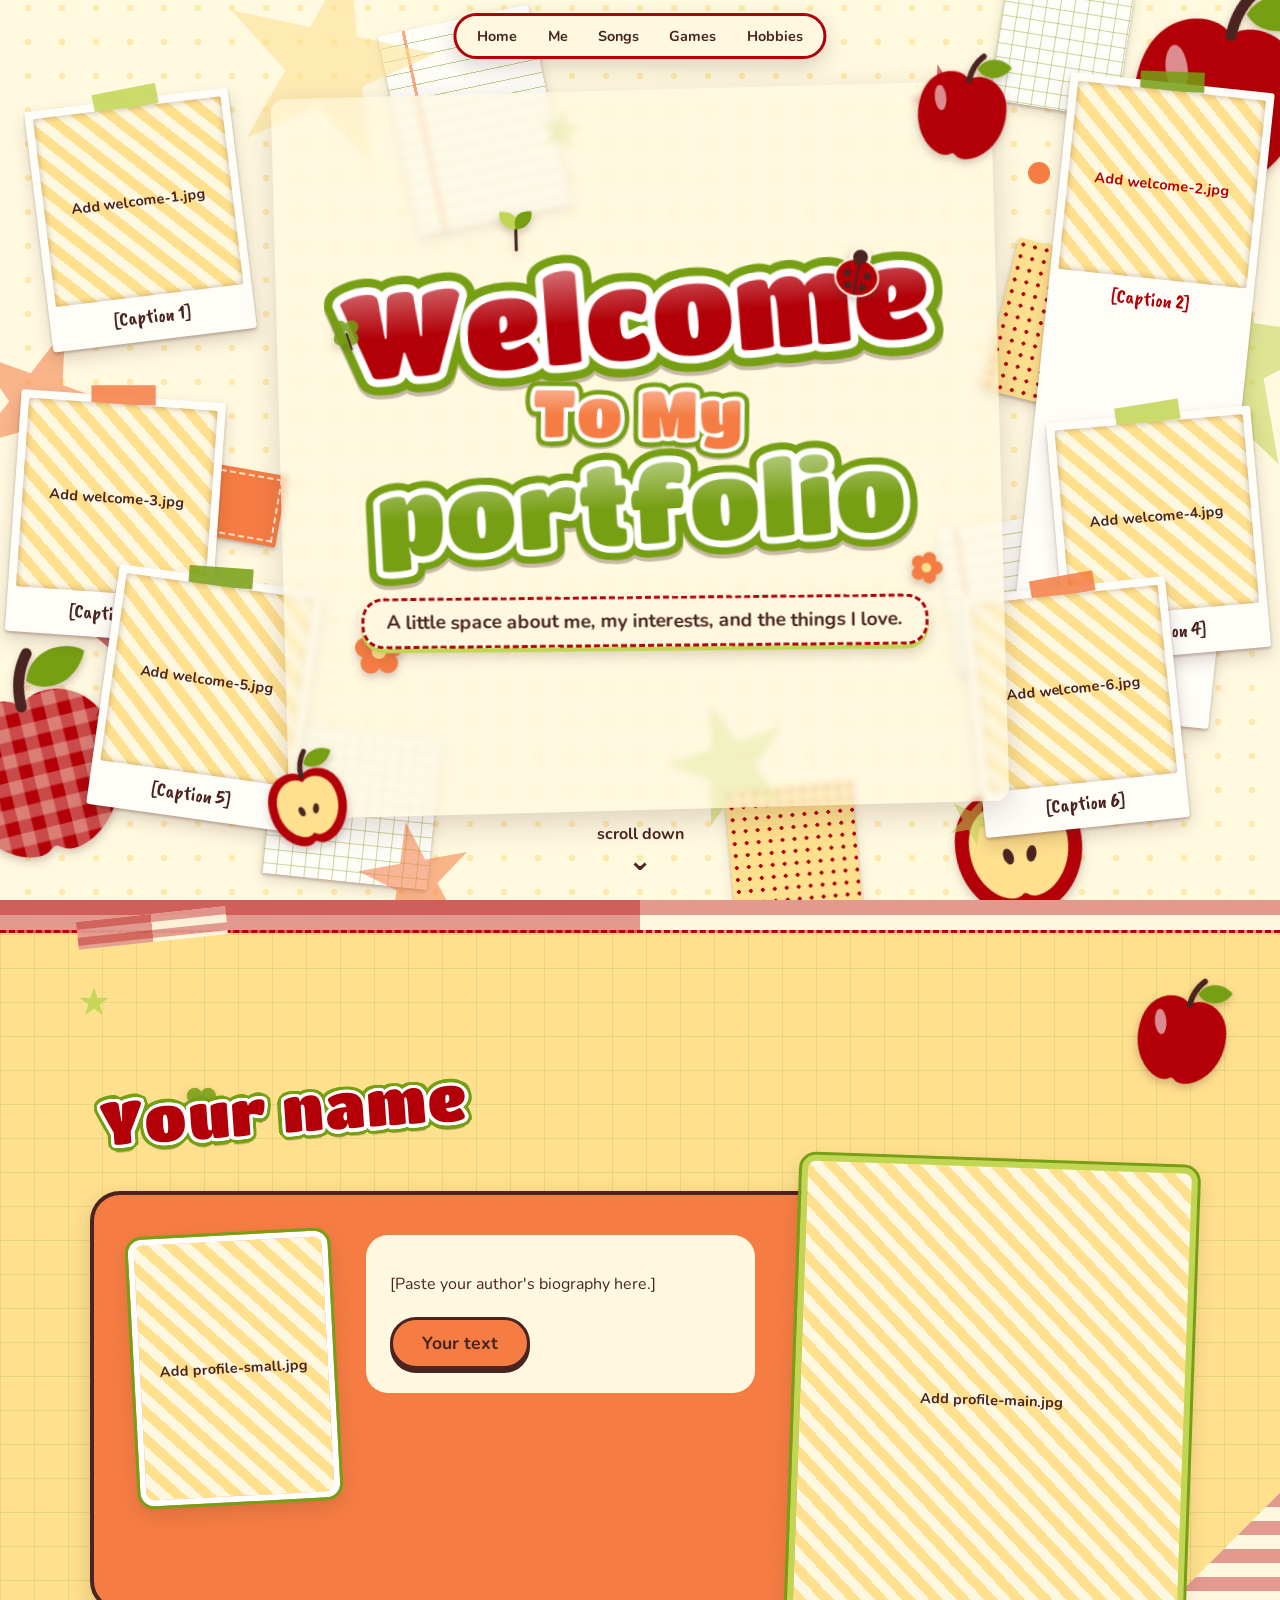
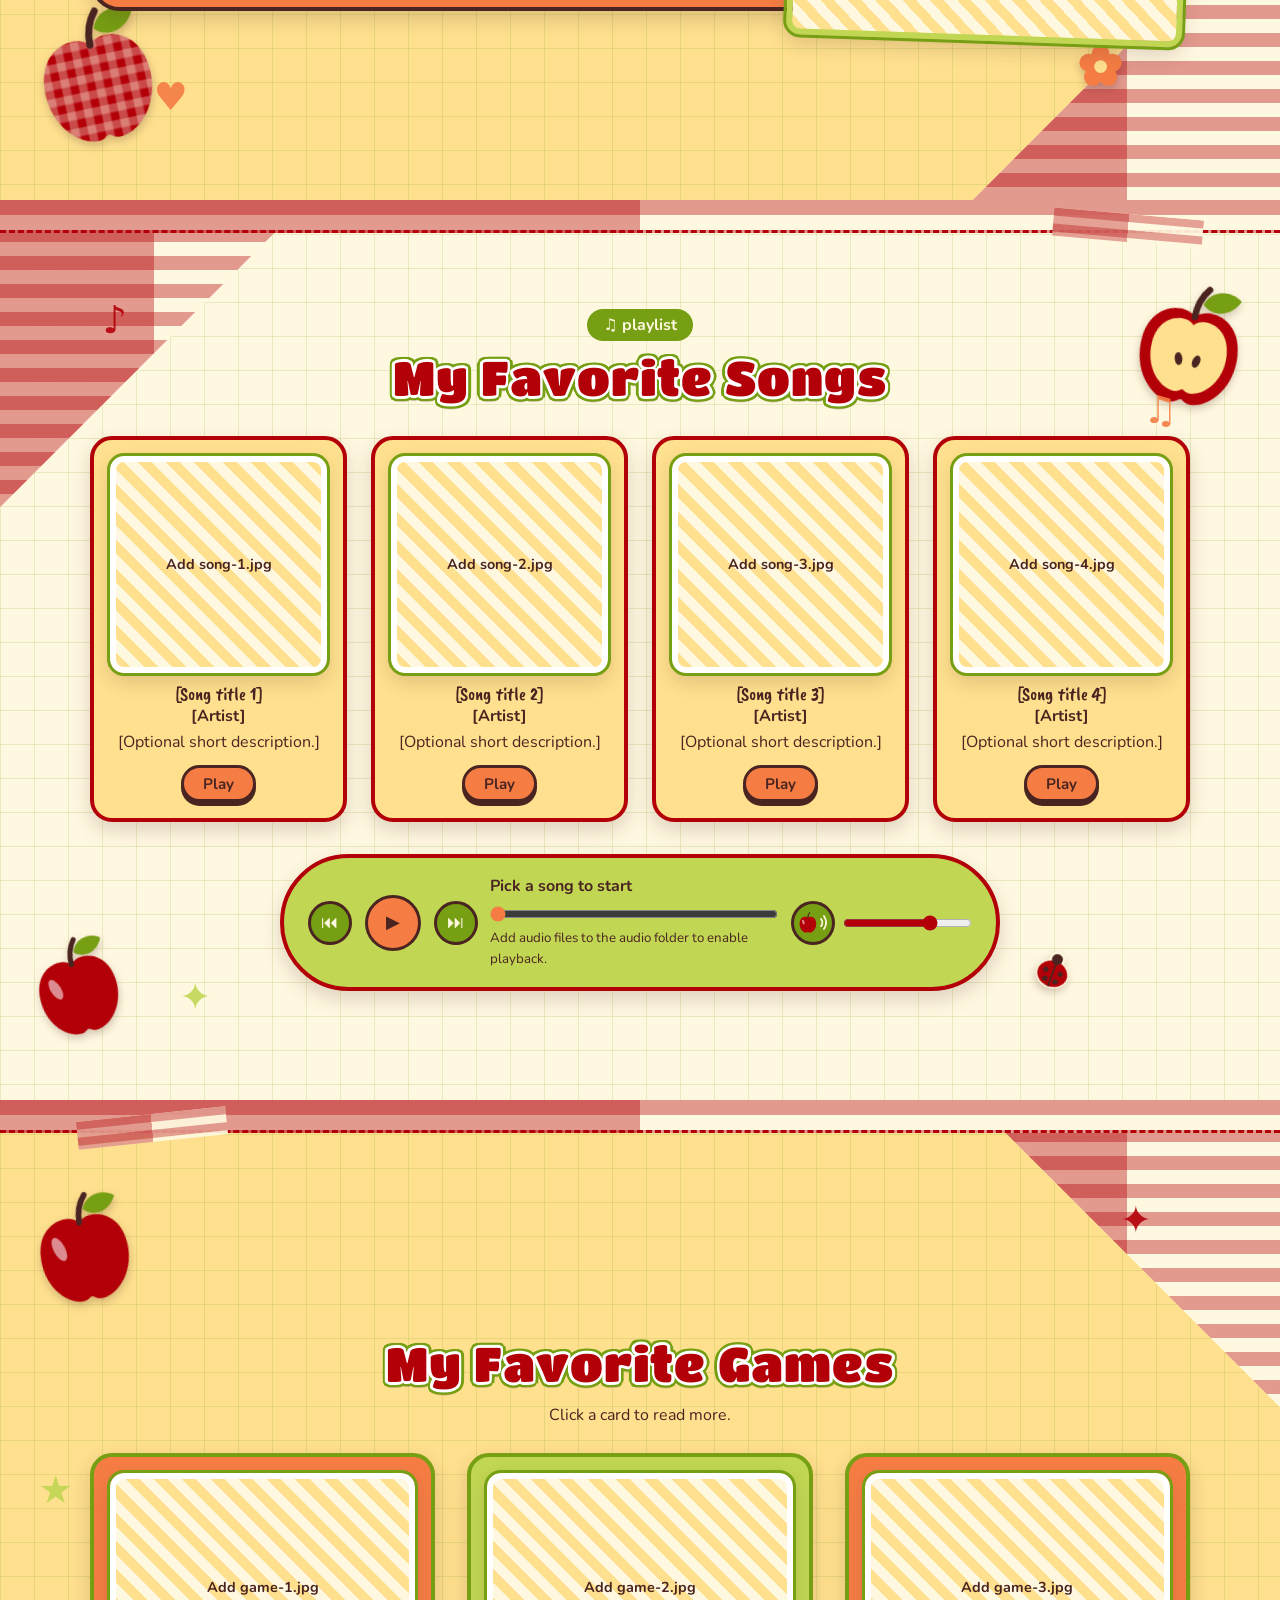
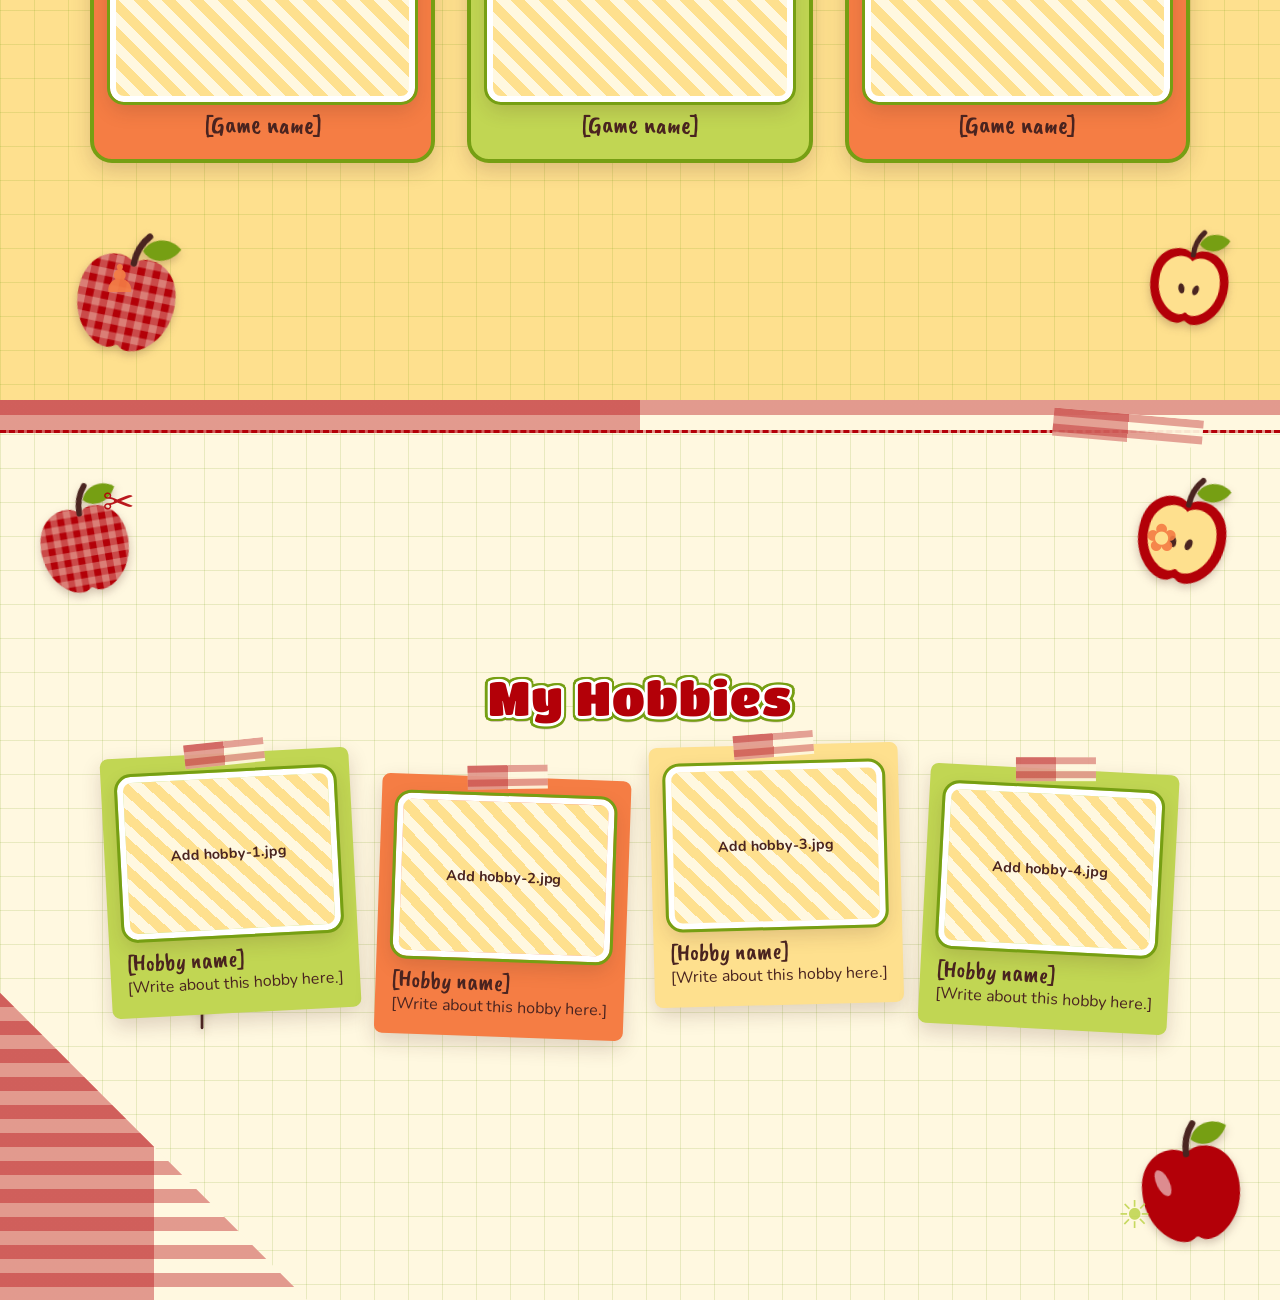
==== commit 7a0161ca: "Red Apple" ====
--- a/index.html
+++ b/index.html
@@ -23,7 +23,7 @@
   <symbol id="apple-gingham" viewBox="0 0 100 100"><use href="#ab" fill="url(#gp)"/><use href="#sl"/></symbol>
   <symbol id="apple-half" viewBox="0 0 100 100"><use href="#ab" style="fill:var(--senga-sengana)"/><use href="#ab" transform="translate(50 57) scale(.78) translate(-50 -57)" style="fill:var(--daisy-desi)"/><ellipse cx="43" cy="62" rx="3" ry="5" transform="rotate(-15 43 62)" fill="#4a2420"/><ellipse cx="57" cy="62" rx="3" ry="5" transform="rotate(15 57 62)" fill="#4a2420"/><use href="#sl"/></symbol>
   <symbol id="flower" viewBox="0 0 40 40"><g style="fill:var(--mandarin)"><circle cx="20" cy="10" r="7"/><circle cx="29.5" cy="17" r="7"/><circle cx="26" cy="28" r="7"/><circle cx="14" cy="28" r="7"/><circle cx="10.5" cy="17" r="7"/></g><circle cx="20" cy="20" r="5" style="fill:var(--daisy-desi)"/></symbol>
-  <symbol id="ladybug" viewBox="0 0 40 40"><ellipse cx="20" cy="24" rx="14" ry="12" style="fill:var(--senga-sengana)"/><circle cx="20" cy="10" r="6" fill="#4a2420"/><path d="M20 13V36" stroke="#4a2420" stroke-width="1.6"/><g fill="#4a2420"><circle cx="13" cy="22" r="2.4"/><circle cx="27" cy="22" r="2.4"/><circle cx="15" cy="30" r="2.4"/><circle cx="25" cy="30" r="2.4"/></g></symbol>
+  <symbol id="ladybug" viewBox="0 0 40 40"><ellipse cx="20" cy="24" rx="14" ry="12" stroke="#FFF8E0" stroke-width="2.6" style="fill:var(--senga-sengana)"/><circle cx="20" cy="10" r="6" fill="#4a2420" stroke="#FFF8E0" stroke-width="2.6"/><ellipse cx="20" cy="24" rx="14" ry="12" style="fill:var(--senga-sengana)"/><circle cx="20" cy="10" r="5" fill="#4a2420"/><path d="M20 13V36" stroke="#4a2420" stroke-width="1.6"/><g fill="#4a2420"><circle cx="13" cy="22" r="2.4"/><circle cx="27" cy="22" r="2.4"/><circle cx="15" cy="30" r="2.4"/><circle cx="25" cy="30" r="2.4"/></g></symbol>
   <symbol id="sprout" viewBox="0 0 40 40"><path d="M20 38V20" stroke="#4a2420" stroke-width="2.4" stroke-linecap="round" fill="none"/><path d="M20 22C8 22 6 10 8 8C20 8 22 14 20 22Z" style="fill:var(--kiwi-colada)"/><path d="M20 22C32 22 34 10 32 8C20 8 18 14 20 22Z" style="fill:var(--tropicana)"/></symbol>
   <symbol id="clover" viewBox="0 0 40 40"><g style="fill:var(--tropicana)" opacity=".85"><circle cx="14" cy="14" r="7"/><circle cx="26" cy="14" r="7"/><circle cx="14" cy="26" r="7"/><circle cx="26" cy="26" r="7"/></g><path d="M20 20L26 38" stroke="#4a2420" stroke-width="2" fill="none"/></symbol>
 </svg>
@@ -67,7 +67,7 @@
       <svg class="dec" style="--w:9vw;--a:14deg;top:-34px;right:-30px" aria-hidden="true"><use href="#apple-solid" width="100%" height="100%"/></svg>
       <svg class="dec" style="--w:8vw;--a:-12deg;bottom:-30px;left:-34px" aria-hidden="true"><use href="#apple-half" width="100%" height="100%"/></svg>
       <svg class="dec" style="--w:4vw;top:15%;left:30%" aria-hidden="true"><use href="#sprout" width="100%" height="100%"/></svg>
-      <svg class="dec" style="--w:3.6vw;--a:12deg;top:22%;right:15%" aria-hidden="true"><use href="#ladybug" width="100%" height="100%"/></svg>
+      <svg class="dec" style="--w:4.6vw;--a:12deg;top:22%;right:15%" aria-hidden="true"><use href="#ladybug" width="100%" height="100%"/></svg>
       <svg class="dec" style="--w:4.5vw;bottom:19%;left:9%" aria-hidden="true"><use href="#flower" width="100%" height="100%"/></svg>
       <svg class="dec" style="--w:3vw;--a:20deg;bottom:30%;right:8%" aria-hidden="true"><use href="#flower" width="100%" height="100%"/></svg>
       <svg class="dec" style="--w:3vw;top:30%;left:7%" aria-hidden="true"><use href="#clover" width="100%" height="100%"/></svg>
@@ -111,13 +111,15 @@
     <span class="deco sticker-free pf1" aria-hidden="true">★</span>
     <span class="deco sticker-free pf2" aria-hidden="true">♥</span>
     <span class="washi w-a" aria-hidden="true"></span>
-    <div class="profile-wrap reveal">
+    <div class="profile-stack reveal">
+      <!-- Replace "Your name" with your name -->
+      <h2 id="profile-name" class="profile-name">Your name</h2>
+      <div class="profile-wrap">
       <div class="profile-card">
         <figure class="photo small" data-label="profile-small.jpg">
           <img src="images/profile-small.jpg" alt="Small photo of me">
         </figure>
         <div class="profile-text">
-          <h2 id="profile-name">Your name</h2>
           <div class="bio">
             <p>[Paste your author's biography here.]</p>
             <!-- Add more <p> paragraphs here if you need them -->
@@ -128,6 +130,7 @@
       <figure class="photo large" data-label="profile-main.jpg">
         <img src="images/profile-main.jpg" alt="Large photo of me">
       </figure>
+    </div>
     </div>
   </section>
 
@@ -177,6 +180,16 @@
           <strong id="now-title">Pick a song to start</strong>
           <input type="range" id="progress" min="0" max="100" value="0" aria-label="Song progress">
           <small id="player-msg">Add audio files to the audio folder to enable playback.</small>
+        </div>
+        <div class="volume">
+          <button type="button" id="mute" class="round" aria-label="Mute" data-level="high">
+            <svg viewBox="0 0 44 36" aria-hidden="true"><use href="#apple-solid" x="0" y="3" width="30" height="30"/>
+              <g fill="none" stroke="#FFF8E0" stroke-width="2.4" stroke-linecap="round">
+                <path class="w1" d="M33 13 Q37 18 33 23"/><path class="w2" d="M37 9 Q43 18 37 27"/>
+                <path class="x" d="M34 12 L42 24 M42 12 L34 24"/>
+              </g></svg>
+          </button>
+          <input type="range" id="volume" min="0" max="100" value="70" aria-label="Volume">
         </div>
       </div>
       <audio id="audio" preload="none"></audio>
@@ -261,7 +274,12 @@
       <svg class="dec" style="--w:40px;top:-14px;right:30%" aria-hidden="true"><use href="#clover" width="100%" height="100%"/></svg>
 
     <div class="rings" aria-hidden="true"><i></i><i></i><i></i><i></i><i></i><i></i><i></i></div>
-    <span class="tab t1" aria-hidden="true"></span><span class="tab t2" aria-hidden="true"></span>
+    <!-- BOOKMARKS: red opens the extra page, green returns to the first page -->
+    <div class="bookmarks">
+      <button type="button" id="bookmark-next" class="bookmark red" aria-label="Open the next notebook page">next page</button>
+      <button type="button" id="bookmark-back" class="bookmark green" aria-label="Go back to the first notebook page" hidden>go back</button>
+    </div>
+    <div class="spread" id="spread-1">
     <div class="page left">
       <figure class="polaroid p1"><span class="tape" aria-hidden="true"></span>
         <div class="photo" data-label="personal-photo-1.jpg"><img src="images/personal-photo-1.jpg" alt="Personal photo 1"></div>
@@ -276,6 +294,24 @@
       <div class="note"><h3>My Interests</h3><p>[Write your information here.]</p></div>
       <div class="note sticky"><h3>Fun Facts About Me</h3><p>[Write your information here.]</p></div>
     </div>
+    </div>
+    <!-- EXTRA NOTEBOOK PAGE (opens with the red bookmark) -->
+    <div class="spread alt" id="spread-2" hidden>
+      <div class="page left">
+        <figure class="polaroid p1"><span class="tape" aria-hidden="true"></span>
+          <div class="photo" data-label="personal-photo-3.jpg"><img src="images/personal-photo-3.jpg" alt="Personal photo 3"></div>
+          <figcaption>[Write a caption]</figcaption></figure>
+        <figure class="polaroid p2"><span class="tape" aria-hidden="true"></span>
+          <div class="photo" data-label="personal-photo-4.jpg"><img src="images/personal-photo-4.jpg" alt="Personal photo 4"></div>
+          <figcaption>[Write a caption]</figcaption></figure>
+      </div>
+      <div class="page right">
+        <div class="note"><h3>My Goals</h3><p>[Write your information here.]</p></div>
+        <div class="note"><h3>Things I Love</h3><p>[Write your information here.]</p></div>
+        <div class="note"><h3>Favorite Quotes</h3><p>[Write your information here.]</p></div>
+        <div class="note sticky"><h3>Notes To Myself</h3><p>[Write your information here.]</p></div>
+      </div>
+    </div>
   </div>
 </div>
 
--- a/styles.css
+++ b/styles.css
@@ -381,7 +381,50 @@
 .polaroid.p1:hover, .polaroid.p2:hover { transform: rotate(0deg) scale(1.04); }
 @media (hover: none) { .polaroid.p1:hover, .polaroid.p2:hover { transform: rotate(var(--r)); } }
 
+/* ===== WELCOME TITLE: glossy shine inside each letter ===== */
+.logo-line b::before { content: none; }
+.l1 { --lc: var(--senga-sengana); } .l2 { --lc: var(--mandarin); } .l3 { --lc: var(--tropicana); }
+.logo-line b { color: transparent; -webkit-background-clip: text; background-clip: text;
+  background-image: linear-gradient(180deg, rgba(255, 255, 255, .6) 0%, rgba(255, 255, 255, 0) 55%), linear-gradient(var(--lc), var(--lc)); }
+
 /* ===== CUTE APPLE CURSORS (desktop only; phones and tablets ignore cursors) =====
    Normal cursor = apple slice arrow. Over buttons and links = red apple hand. */
-body, body * { cursor: url("data:image/svg+xml,%3Csvg%20xmlns%3D%27http%3A%2F%2Fwww.w3.org%2F2000%2Fsvg%27%20width%3D%2732%27%20height%3D%2732%27%20viewBox%3D%270%200%2032%2032%27%3E%3Cpath%20d%3D%27M4%202%20L28%2019%20L6%2029%20Z%27%20fill%3D%27%23FFF8E0%27%20stroke%3D%27%23B30008%27%20stroke-width%3D%272%27%20stroke-linejoin%3D%27round%27%2F%3E%3Cellipse%20cx%3D%2710.5%27%20cy%3D%2718%27%20rx%3D%271.8%27%20ry%3D%273%27%20transform%3D%27rotate%28-20%2010.5%2018%29%27%20fill%3D%27%23F5B754%27%20stroke%3D%27%238a4b1c%27%20stroke-width%3D%27.8%27%2F%3E%3Cellipse%20cx%3D%2716%27%20cy%3D%2720%27%20rx%3D%271.8%27%20ry%3D%273%27%20transform%3D%27rotate%2840%2016%2020%29%27%20fill%3D%27%23F5B754%27%20stroke%3D%27%238a4b1c%27%20stroke-width%3D%27.8%27%2F%3E%3Cpath%20d%3D%27M4%202%20L3%20.2%27%20stroke%3D%27%23B30008%27%20stroke-width%3D%271.5%27%20stroke-linecap%3D%27round%27%2F%3E%3C%2Fsvg%3E") 4 2, auto; }
-body a, body button, body [role="button"], body .btn, body .round, body .back, body .game-card, body .song-card .play-card, body input[type="range"], body label { cursor: url("data:image/svg+xml,%3Csvg%20xmlns%3D%27http%3A%2F%2Fwww.w3.org%2F2000%2Fsvg%27%20width%3D%2732%27%20height%3D%2738%27%20viewBox%3D%270%200%2032%2038%27%3E%3Cg%20transform%3D%27translate%280%203%29%27%3E%3Cpath%20d%3D%27M11%206%20C11%203%2017%203%2017%206%20L17%2015%20C19%2013%2023%2014%2024%2016%20C26%2015%2028%2017%2028%2019%20L28%2026%20C28%2031%2025%2034%2020%2034%20L14%2034%20C10%2034%208%2031%206%2027%20C5%2025%206%2023%208%2023%20L11%2025%20Z%27%20fill%3D%27%23B30008%27%20stroke%3D%27%237e0006%27%20stroke-width%3D%271.5%27%20stroke-linejoin%3D%27round%27%2F%3E%3Cpath%20d%3D%27M19%2020%20C22%2018%2026%2019%2026%2022%20L26%2026%20C26%2030%2023%2032%2020%2032%20C21%2028%2021%2024%2019%2020Z%27%20fill%3D%27%23D6443A%27%20opacity%3D%27.7%27%2F%3E%3Cellipse%20cx%3D%2723%27%20cy%3D%2722%27%20rx%3D%272.4%27%20ry%3D%271.3%27%20fill%3D%27%23fff%27%20opacity%3D%27.85%27%20transform%3D%27rotate%28-30%2023%2022%29%27%2F%3E%3Cpath%20d%3D%27M14%204%20L15%20.5%27%20stroke%3D%27%234a2420%27%20stroke-width%3D%271.6%27%20stroke-linecap%3D%27round%27%2F%3E%3Cpath%20d%3D%27M15%202%20C16%20-.5%2019.5%20-.5%2020.5%201%20C19.5%203%2016.5%203.5%2015%202Z%27%20fill%3D%27%23769F13%27%2F%3E%3C%2Fg%3E%3C%2Fsvg%3E") 14 6, pointer; }+body, body * { cursor: url("data:image/svg+xml,%3Csvg%20xmlns%3D%27http%3A%2F%2Fwww.w3.org%2F2000%2Fsvg%27%20width%3D%2732%27%20height%3D%2732%27%20viewBox%3D%270%200%2032%2032%27%3E%3Cpath%20d%3D%27M4%202%20L28%2019%20L6%2029%20Z%27%20fill%3D%27%23FFF8E0%27%20stroke%3D%27%23B30008%27%20stroke-width%3D%272%27%20stroke-linejoin%3D%27round%27%2F%3E%3Cellipse%20cx%3D%2715.8%27%20cy%3D%2714.9%27%20rx%3D%271.9%27%20ry%3D%273.2%27%20transform%3D%27rotate%28-30%2015.8%2014.9%29%27%20fill%3D%27%23F5B754%27%20stroke%3D%27%238a4b1c%27%20stroke-width%3D%27.8%27%2F%3E%3Cellipse%20cx%3D%279.6%27%20cy%3D%2718.5%27%20rx%3D%271.9%27%20ry%3D%273.2%27%20transform%3D%27rotate%28-30%209.6%2018.5%29%27%20fill%3D%27%23F5B754%27%20stroke%3D%27%238a4b1c%27%20stroke-width%3D%27.8%27%2F%3E%3Cpath%20d%3D%27M4%202%20L3%20.2%27%20stroke%3D%27%23B30008%27%20stroke-width%3D%271.5%27%20stroke-linecap%3D%27round%27%2F%3E%3C%2Fsvg%3E") 4 2, auto; }
+body a, body button, body [role="button"], body .btn, body .round, body .back, body .game-card, body .song-card .play-card, body input[type="range"], body label { cursor: url("data:image/svg+xml,%3Csvg%20xmlns%3D%27http%3A%2F%2Fwww.w3.org%2F2000%2Fsvg%27%20width%3D%2732%27%20height%3D%2738%27%20viewBox%3D%270%200%2032%2038%27%3E%3Cg%20transform%3D%27translate%280%203%29%27%3E%3Cpath%20d%3D%27M11%206%20C11%203%2017%203%2017%206%20L17%2015%20C19%2013%2023%2014%2024%2016%20C26%2015%2028%2017%2028%2019%20L28%2026%20C28%2031%2025%2034%2020%2034%20L14%2034%20C10%2034%208%2031%206%2027%20C5%2025%206%2023%208%2023%20L11%2025%20Z%27%20fill%3D%27%23B30008%27%20stroke%3D%27%237e0006%27%20stroke-width%3D%271.5%27%20stroke-linejoin%3D%27round%27%2F%3E%3Cpath%20d%3D%27M19%2020%20C22%2018%2026%2019%2026%2022%20L26%2026%20C26%2030%2023%2032%2020%2032%20C21%2028%2021%2024%2019%2020Z%27%20fill%3D%27%23D6443A%27%20opacity%3D%27.7%27%2F%3E%3Cellipse%20cx%3D%2723%27%20cy%3D%2722%27%20rx%3D%272.4%27%20ry%3D%271.3%27%20fill%3D%27%23fff%27%20opacity%3D%27.85%27%20transform%3D%27rotate%28-30%2023%2022%29%27%2F%3E%3Cpath%20d%3D%27M14%204%20L15%20.5%27%20stroke%3D%27%234a2420%27%20stroke-width%3D%271.6%27%20stroke-linecap%3D%27round%27%2F%3E%3Cpath%20d%3D%27M15%202%20C16%20-.5%2019.5%20-.5%2020.5%201%20C19.5%203%2016.5%203.5%2015%202Z%27%20fill%3D%27%23769F13%27%2F%3E%3C%2Fg%3E%3C%2Fsvg%3E") 14 6, pointer; }
+
+/* ===== PART 2: NAME ABOVE THE CARD ===== */
+.profile-stack { width: min(1100px, 100%); position: relative; z-index: 2; }
+.profile-name { display: inline-block; transform: rotate(-4deg); transform-origin: left bottom; margin: 0 0 2.2rem .8rem; font-size: clamp(2.2rem, 6vw, 3.8rem); }
+@media (max-width: 900px) { .profile-name { display: block; text-align: center; transform: rotate(-3deg); transform-origin: center; margin: 0 0 1.6rem; } }
+
+/* ===== VOLUME CONTROL ===== */
+.volume { display: flex; align-items: center; gap: .5rem; flex: 0 1 160px; }
+.volume input { flex: 1; min-width: 70px; accent-color: var(--senga-sengana); }
+
+/* ===== APPLE VOLUME ICON: sound waves appear next to the apple; an X means muted ===== */
+#mute { display: grid; place-items: center; padding: 0; }
+#mute svg { width: 32px; height: 27px; display: block; overflow: visible; }
+#mute .w1, #mute .w2, #mute .x { display: none; }
+#mute[data-level="low"] .w1, #mute[data-level="high"] .w1, #mute[data-level="high"] .w2, #mute[data-level="mute"] .x { display: inline; }
+
+/* ===== NOTEBOOK: EXTRA PAGE + BOOKMARKS ===== */
+.spread { display: contents; }
+.spread[hidden] { display: none; }
+.spread.flip .page { animation: pageIn .45s ease both; }
+@keyframes pageIn { from { opacity: 0; transform: translateX(26px); } to { opacity: 1; transform: none; } }
+/* page 2 mirrors the photo layout so it doesn't look like a copy of page 1 */
+.spread.alt .polaroid.p1 { top: auto; bottom: 6%; left: 8%; --r: 5deg; }
+.spread.alt .polaroid.p2 { bottom: auto; top: 8%; right: 8%; --r: -4deg; }
+/* the bookmarks hang over the right edge of the notebook; the wrapper carries the shadow so it follows the ribbon notch */
+.bookmarks { position: absolute; top: 70px; right: -28px; z-index: 6; filter: drop-shadow(2px 3px 3px rgba(74, 36, 32, .4)); }
+.bookmark { display: flex; align-items: center; justify-content: center; width: 46px; height: 130px; padding: 0 0 18px; border: 0; writing-mode: vertical-rl;
+  font-family: var(--logo); font-size: .95rem; letter-spacing: .06em; color: var(--vanilla-cream);
+  clip-path: polygon(0 0, 100% 0, 100% 100%, 50% 84%, 0 100%); transition: transform .2s; }
+.bookmark[hidden] { display: none; }
+.bookmark.red { background: var(--senga-sengana); }
+.bookmark.green { background: var(--tropicana); }
+.bookmark:hover { transform: translateX(-8px); }
+.bookmark:focus-visible { outline: none; box-shadow: inset 0 0 0 3px var(--daisy-desi); }
+@media (hover: none) { .bookmark:hover { transform: none; } }
+@media (min-width: 701px) { .notebook-view { padding-inline: 2.4rem; } }
+@media (max-width: 700px) { .bookmarks { right: 16px; top: -8px; } .bookmark { height: 112px; width: 42px; font-size: .85rem; } }
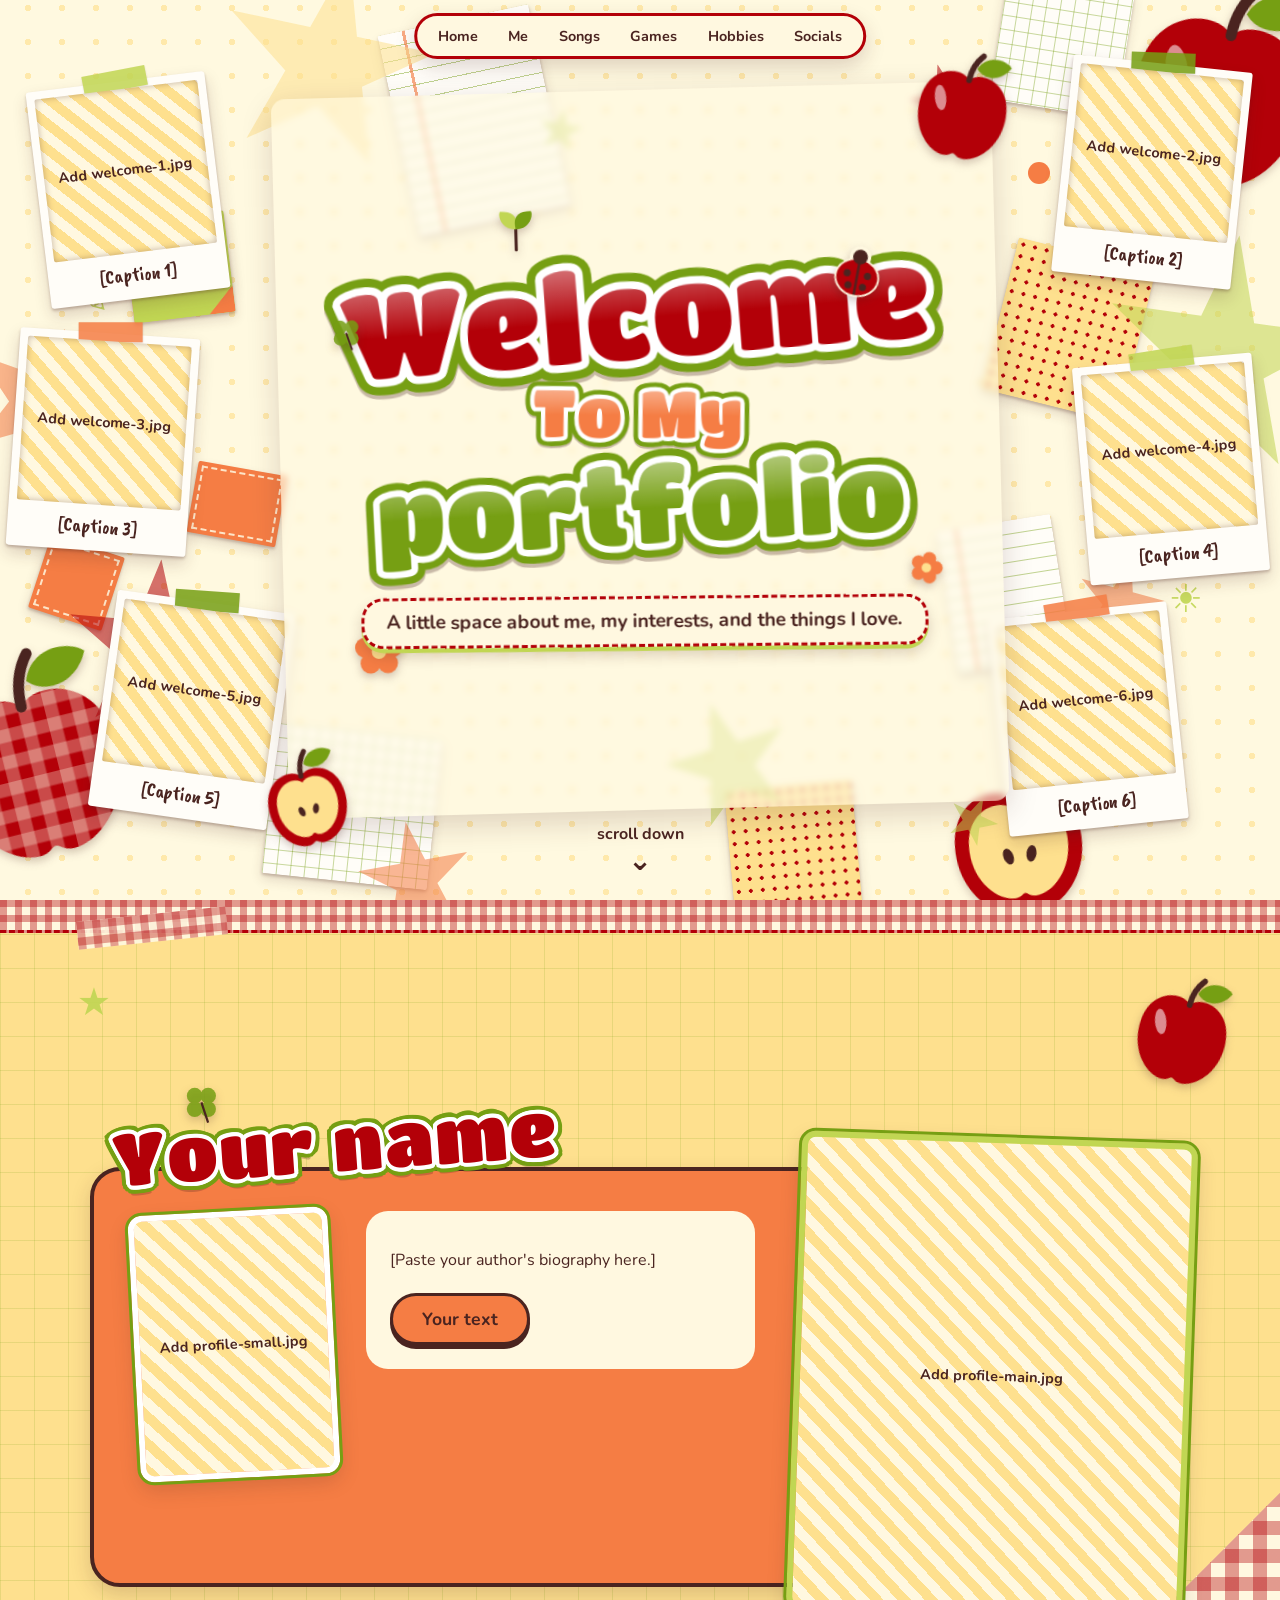
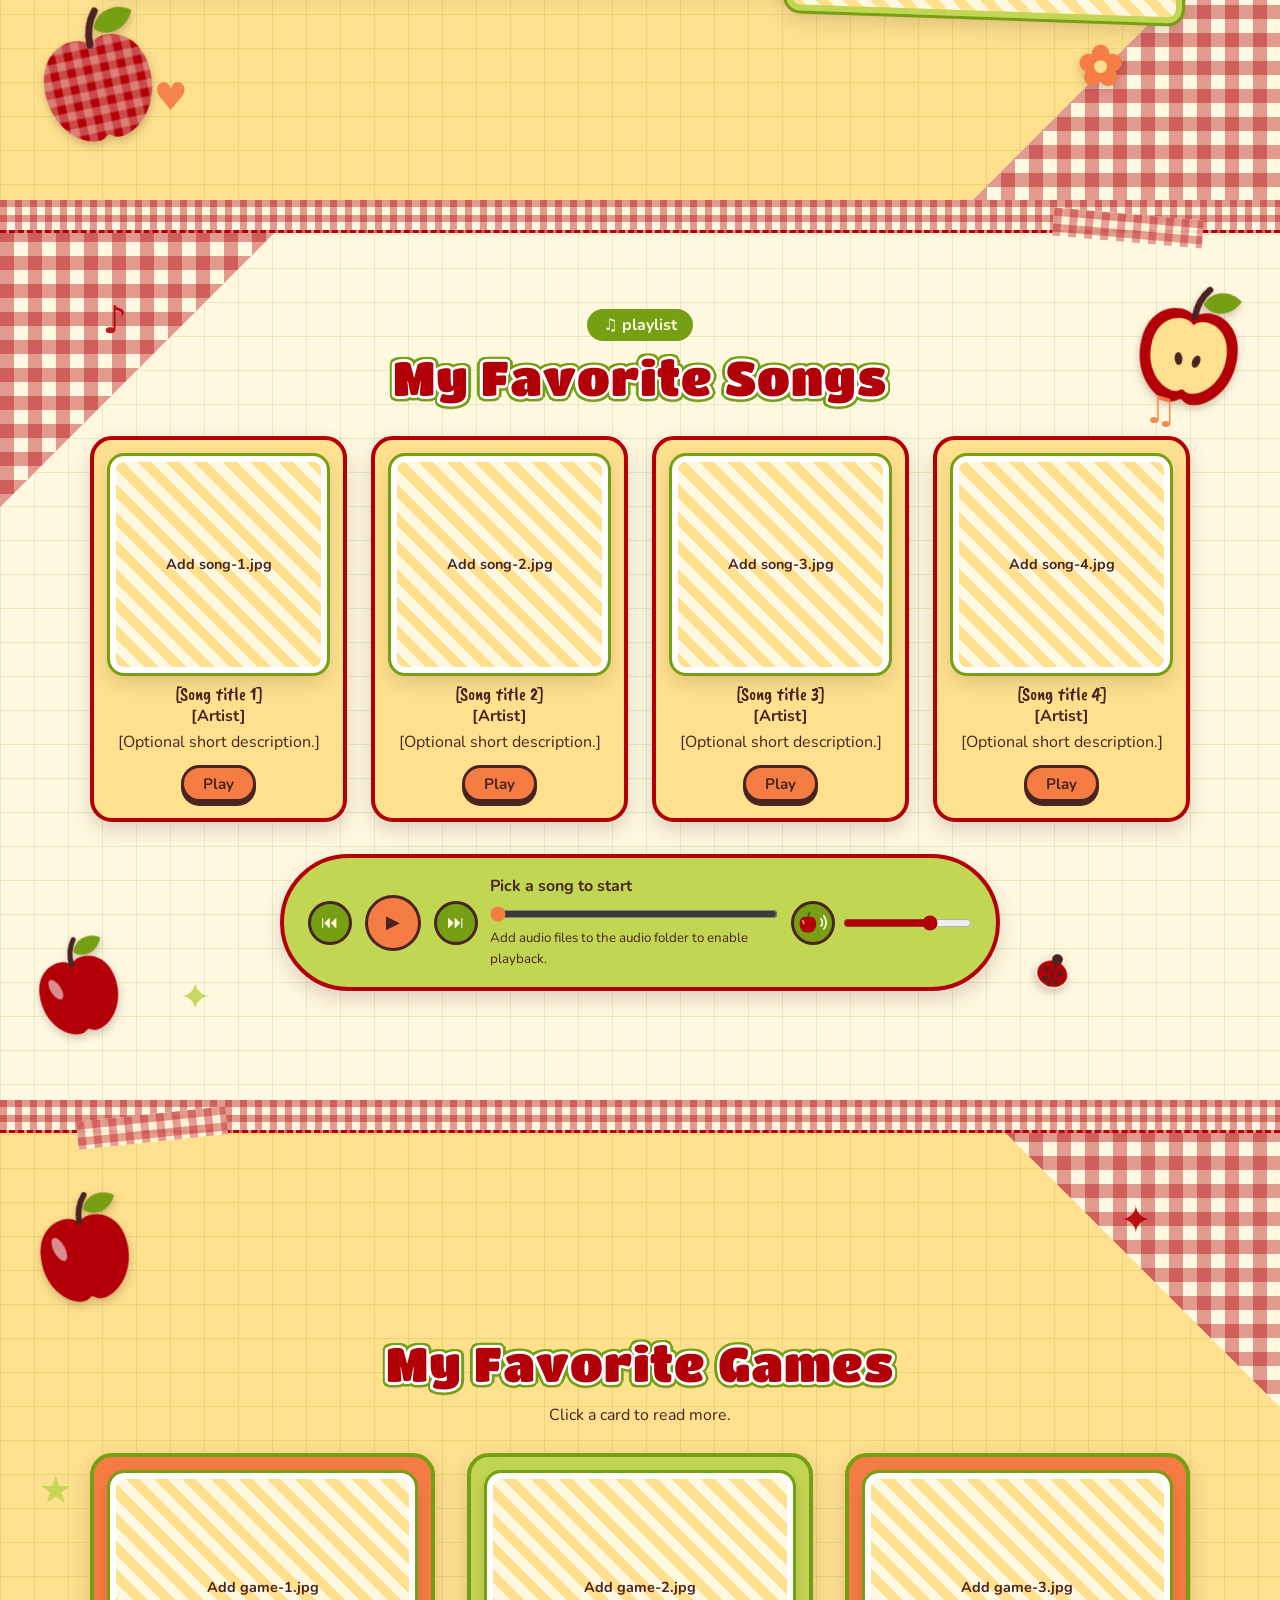
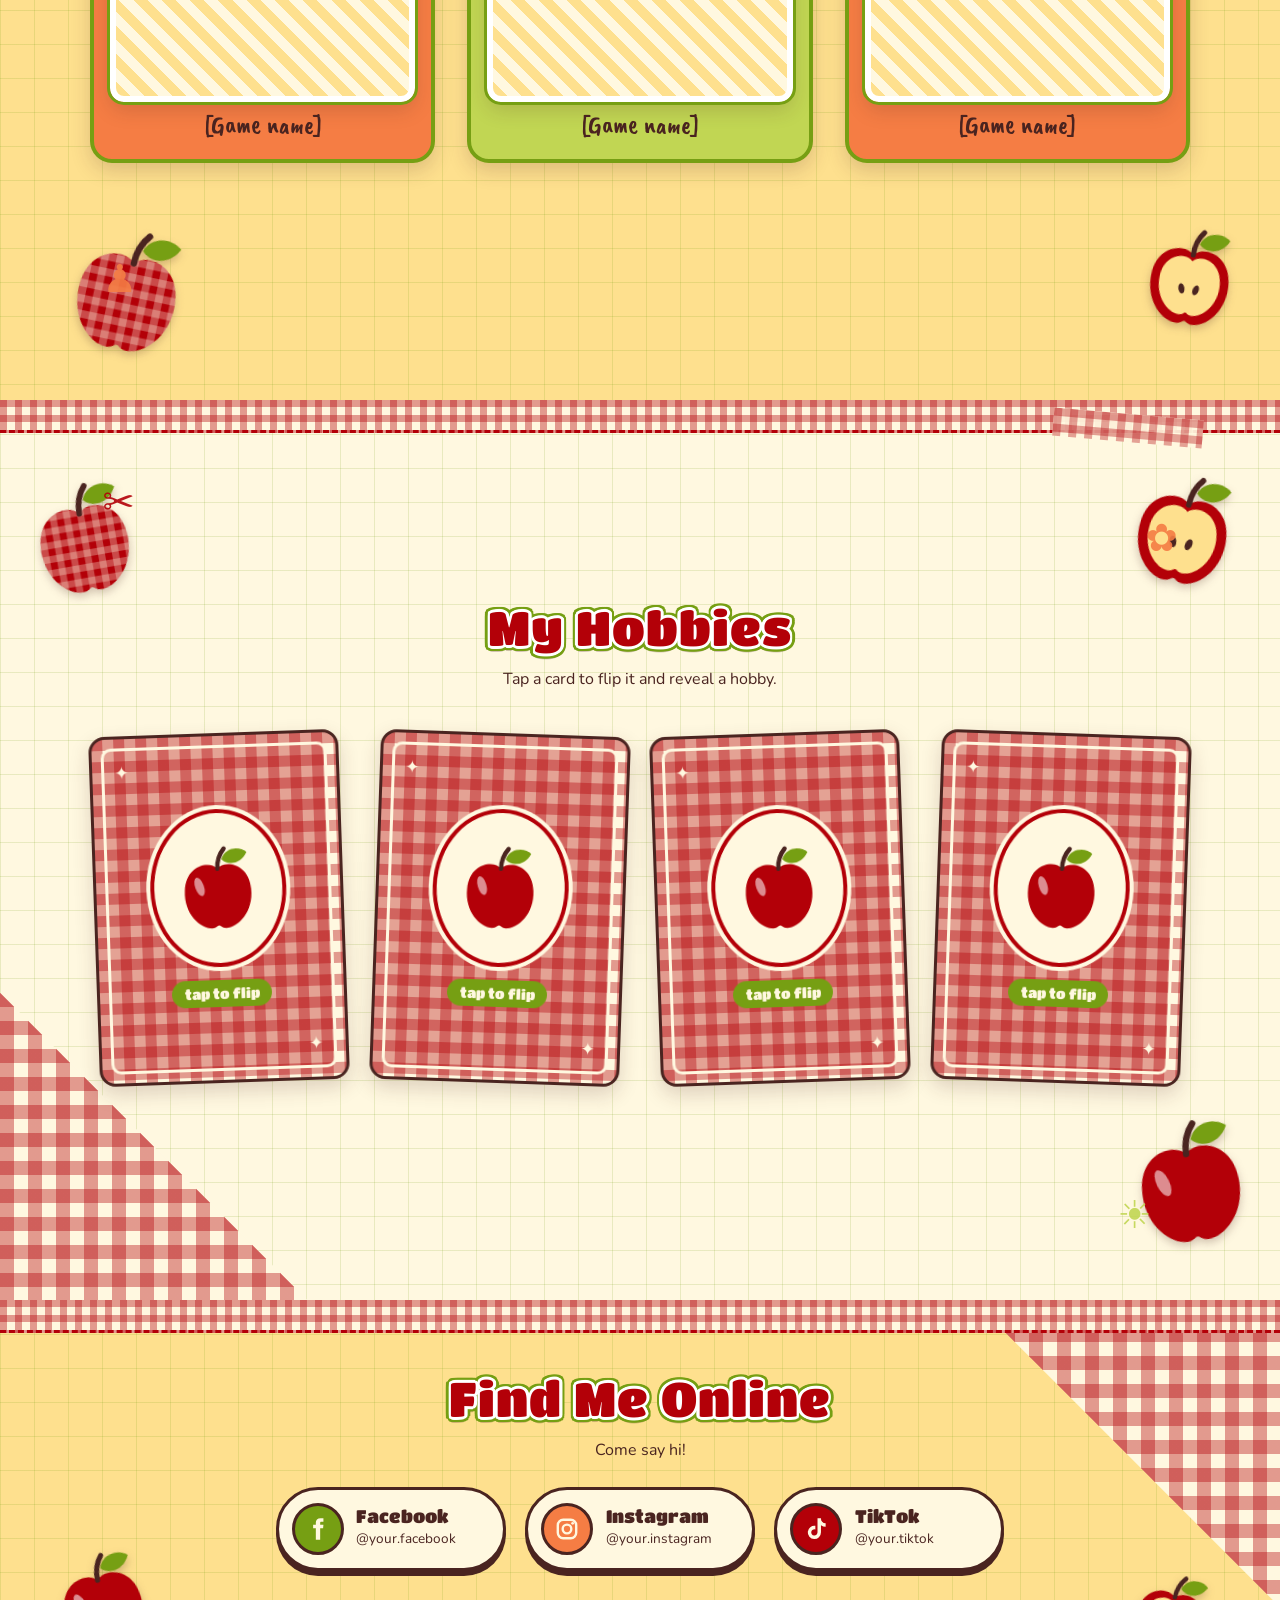
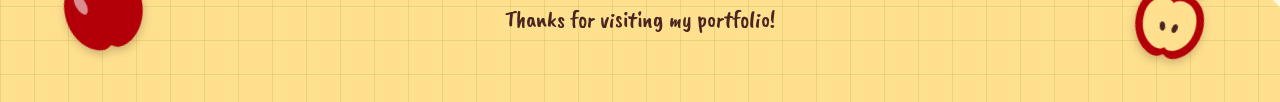
==== commit 06478c52: "Apple theme" ====
--- a/index.html
+++ b/index.html
@@ -34,7 +34,7 @@
 
   <!-- QUICK NAVIGATION: edit, add or remove links freely -->
   <nav class="top-nav" aria-label="Sections">
-    <a href="#welcome">Home</a><a href="#profile">Me</a><a href="#songs">Songs</a><a href="#games">Games</a><a href="#hobbies">Hobbies</a>
+    <a href="#welcome">Home</a><a href="#profile">Me</a><a href="#songs">Songs</a><a href="#games">Games</a><a href="#hobbies">Hobbies</a><a href="#socials">Socials</a>
   </nav>
 
   <!-- PART 1: WELCOME -->
@@ -79,22 +79,22 @@
       <p>A little space about me, my interests, and the things I love.</p>
     </div>
     <!-- WELCOME POLAROIDS: replace images/welcome-1.jpg ... welcome-6.jpg and edit the captions -->
-    <figure class="snap s1"><span class="snap-tape tape-y" aria-hidden="true"></span>
+    <figure class="snap sn1"><span class="snap-tape tape-y" aria-hidden="true"></span>
       <div class="photo" data-label="welcome-1.jpg"><img src="images/welcome-1.jpg" alt="Welcome photo 1"></div>
       <figcaption>[Caption 1]</figcaption></figure>
-    <figure class="snap s2"><span class="snap-tape tape-b" aria-hidden="true"></span>
+    <figure class="snap sn2"><span class="snap-tape tape-b" aria-hidden="true"></span>
       <div class="photo" data-label="welcome-2.jpg"><img src="images/welcome-2.jpg" alt="Welcome photo 2"></div>
       <figcaption>[Caption 2]</figcaption></figure>
-    <figure class="snap s3"><span class="snap-tape tape-o" aria-hidden="true"></span>
+    <figure class="snap sn3"><span class="snap-tape tape-o" aria-hidden="true"></span>
       <div class="photo" data-label="welcome-3.jpg"><img src="images/welcome-3.jpg" alt="Welcome photo 3"></div>
       <figcaption>[Caption 3]</figcaption></figure>
-    <figure class="snap s4"><span class="snap-tape tape-y" aria-hidden="true"></span>
+    <figure class="snap sn4"><span class="snap-tape tape-y" aria-hidden="true"></span>
       <div class="photo" data-label="welcome-4.jpg"><img src="images/welcome-4.jpg" alt="Welcome photo 4"></div>
       <figcaption>[Caption 4]</figcaption></figure>
-    <figure class="snap s5"><span class="snap-tape tape-b" aria-hidden="true"></span>
+    <figure class="snap sn5"><span class="snap-tape tape-b" aria-hidden="true"></span>
       <div class="photo" data-label="welcome-5.jpg"><img src="images/welcome-5.jpg" alt="Welcome photo 5"></div>
       <figcaption>[Caption 5]</figcaption></figure>
-    <figure class="snap s6"><span class="snap-tape tape-o" aria-hidden="true"></span>
+    <figure class="snap sn6"><span class="snap-tape tape-o" aria-hidden="true"></span>
       <div class="photo" data-label="welcome-6.jpg"><img src="images/welcome-6.jpg" alt="Welcome photo 6"></div>
       <figcaption>[Caption 6]</figcaption></figure>
     <a class="scroll-cue" href="#profile" aria-label="Scroll down to my profile">scroll down<span>⌄</span></a>
@@ -112,10 +112,10 @@
     <span class="deco sticker-free pf2" aria-hidden="true">♥</span>
     <span class="washi w-a" aria-hidden="true"></span>
     <div class="profile-stack reveal">
-      <!-- Replace "Your name" with your name -->
-      <h2 id="profile-name" class="profile-name">Your name</h2>
       <div class="profile-wrap">
       <div class="profile-card">
+        <!-- Replace "Your name" with your name -->
+        <h2 id="profile-name" class="profile-name">Your name</h2>
         <figure class="photo small" data-label="profile-small.jpg">
           <img src="images/profile-small.jpg" alt="Small photo of me">
         </figure>
@@ -245,20 +245,87 @@
     <span class="washi w-b" aria-hidden="true"></span>
     <div class="container reveal">
       <h2>My Hobbies</h2>
+      <p class="hint">Tap a card to flip it and reveal a hobby.</p>
       <div class="hobby-grid">
-        <article class="hobby-card"><span class="tape" aria-hidden="true"></span>
-          <figure class="photo" data-label="hobby-1.jpg"><img src="images/hobby-1.jpg" alt="Hobby 1"></figure>
-          <h3>[Hobby name]</h3><p>[Write about this hobby here.]</p></article>
-        <article class="hobby-card"><span class="tape" aria-hidden="true"></span>
-          <figure class="photo" data-label="hobby-2.jpg"><img src="images/hobby-2.jpg" alt="Hobby 2"></figure>
-          <h3>[Hobby name]</h3><p>[Write about this hobby here.]</p></article>
-        <article class="hobby-card"><span class="tape" aria-hidden="true"></span>
-          <figure class="photo" data-label="hobby-3.jpg"><img src="images/hobby-3.jpg" alt="Hobby 3"></figure>
-          <h3>[Hobby name]</h3><p>[Write about this hobby here.]</p></article>
-        <article class="hobby-card"><span class="tape" aria-hidden="true"></span>
-          <figure class="photo" data-label="hobby-4.jpg"><img src="images/hobby-4.jpg" alt="Hobby 4"></figure>
-          <h3>[Hobby name]</h3><p>[Write about this hobby here.]</p></article>
-      </div>
+        <div class="flip-card" tabindex="0" role="button" aria-pressed="false" aria-label="Flip card 1 to reveal a hobby">
+          <div class="card-inner">
+            <div class="card-face card-back"><div class="back-frame">
+              <span class="spark s-a" aria-hidden="true">✦</span><span class="spark s-b" aria-hidden="true">✦</span>
+              <div class="emblem"><svg class="suit" aria-hidden="true"><use href="#apple-solid" width="100%" height="100%"/></svg></div><span class="flip-tag">tap to flip</span>
+            </div></div>
+            <div class="card-face card-front">
+              <span class="idx tl" aria-hidden="true">A<svg class="suit" aria-hidden="true"><use href="#apple-solid" width="100%" height="100%"/></svg></span>
+              <figure class="photo" data-label="hobby-1.jpg"><img src="images/hobby-1.jpg" alt="Hobby 1"></figure>
+              <h3>[Hobby name]</h3>
+              <p>[Write about this hobby here.]</p>
+              <span class="idx br" aria-hidden="true">A<svg class="suit" aria-hidden="true"><use href="#apple-solid" width="100%" height="100%"/></svg></span>
+            </div>
+          </div>
+        </div>
+        <div class="flip-card" tabindex="0" role="button" aria-pressed="false" aria-label="Flip card 2 to reveal a hobby">
+          <div class="card-inner">
+            <div class="card-face card-back"><div class="back-frame">
+              <span class="spark s-a" aria-hidden="true">✦</span><span class="spark s-b" aria-hidden="true">✦</span>
+              <div class="emblem"><svg class="suit" aria-hidden="true"><use href="#apple-solid" width="100%" height="100%"/></svg></div><span class="flip-tag">tap to flip</span>
+            </div></div>
+            <div class="card-face card-front">
+              <span class="idx tl" aria-hidden="true">K<svg class="suit" aria-hidden="true"><use href="#apple-solid" width="100%" height="100%"/></svg></span>
+              <figure class="photo" data-label="hobby-2.jpg"><img src="images/hobby-2.jpg" alt="Hobby 2"></figure>
+              <h3>[Hobby name]</h3>
+              <p>[Write about this hobby here.]</p>
+              <span class="idx br" aria-hidden="true">K<svg class="suit" aria-hidden="true"><use href="#apple-solid" width="100%" height="100%"/></svg></span>
+            </div>
+          </div>
+        </div>
+        <div class="flip-card" tabindex="0" role="button" aria-pressed="false" aria-label="Flip card 3 to reveal a hobby">
+          <div class="card-inner">
+            <div class="card-face card-back"><div class="back-frame">
+              <span class="spark s-a" aria-hidden="true">✦</span><span class="spark s-b" aria-hidden="true">✦</span>
+              <div class="emblem"><svg class="suit" aria-hidden="true"><use href="#apple-solid" width="100%" height="100%"/></svg></div><span class="flip-tag">tap to flip</span>
+            </div></div>
+            <div class="card-face card-front">
+              <span class="idx tl" aria-hidden="true">Q<svg class="suit" aria-hidden="true"><use href="#apple-solid" width="100%" height="100%"/></svg></span>
+              <figure class="photo" data-label="hobby-3.jpg"><img src="images/hobby-3.jpg" alt="Hobby 3"></figure>
+              <h3>[Hobby name]</h3>
+              <p>[Write about this hobby here.]</p>
+              <span class="idx br" aria-hidden="true">Q<svg class="suit" aria-hidden="true"><use href="#apple-solid" width="100%" height="100%"/></svg></span>
+            </div>
+          </div>
+        </div>
+        <div class="flip-card" tabindex="0" role="button" aria-pressed="false" aria-label="Flip card 4 to reveal a hobby">
+          <div class="card-inner">
+            <div class="card-face card-back"><div class="back-frame">
+              <span class="spark s-a" aria-hidden="true">✦</span><span class="spark s-b" aria-hidden="true">✦</span>
+              <div class="emblem"><svg class="suit" aria-hidden="true"><use href="#apple-solid" width="100%" height="100%"/></svg></div><span class="flip-tag">tap to flip</span>
+            </div></div>
+            <div class="card-face card-front">
+              <span class="idx tl" aria-hidden="true">J<svg class="suit" aria-hidden="true"><use href="#apple-solid" width="100%" height="100%"/></svg></span>
+              <figure class="photo" data-label="hobby-4.jpg"><img src="images/hobby-4.jpg" alt="Hobby 4"></figure>
+              <h3>[Hobby name]</h3>
+              <p>[Write about this hobby here.]</p>
+              <span class="idx br" aria-hidden="true">J<svg class="suit" aria-hidden="true"><use href="#apple-solid" width="100%" height="100%"/></svg></span>
+            </div>
+          </div>
+        </div>
+      </div>
+    </div>
+  </section>
+
+  <!-- PART 7: SOCIALS -->
+  <section id="socials" class="section socials">
+    <span class="cloth tr" aria-hidden="true"></span>
+    <svg class="dec" style="--w:8vw;--a:-12deg;left:4%;bottom:12%" aria-hidden="true"><use href="#apple-solid" width="100%" height="100%"/></svg>
+    <svg class="dec" style="--w:7vw;--a:12deg;right:5%;bottom:10%" aria-hidden="true"><use href="#apple-half" width="100%" height="100%"/></svg>
+    <div class="container reveal">
+      <h2>Find Me Online</h2>
+      <p class="hint">Come say hi!</p>
+      <!-- Replace each href="#" with the link to your profile, and edit the @name text -->
+      <div class="social-row">
+        <a class="social-link fb" href="#" target="_blank" rel="noopener noreferrer"><span class="social-icon"><svg viewBox="0 0 24 24" aria-hidden="true"><path fill="currentColor" d="M14 8V6.4c0-.8.2-1.2 1.3-1.2H17V2h-2.6C11.4 2 10 3.7 10 6.1V8H7.5v3.2H10V22h4V11.2h2.7L17 8z"/></svg></span><span><strong>Facebook</strong><small>@your.facebook</small></span></a>
+        <a class="social-link ig" href="#" target="_blank" rel="noopener noreferrer"><span class="social-icon"><svg viewBox="0 0 24 24" aria-hidden="true"><rect x="3.5" y="3.5" width="17" height="17" rx="5" fill="none" stroke="currentColor" stroke-width="2.2"/><circle cx="12" cy="12" r="4" fill="none" stroke="currentColor" stroke-width="2.2"/><circle cx="17.2" cy="6.8" r="1.3" fill="currentColor"/></svg></span><span><strong>Instagram</strong><small>@your.instagram</small></span></a>
+        <a class="social-link tt" href="#" target="_blank" rel="noopener noreferrer"><span class="social-icon"><svg viewBox="0 0 24 24" aria-hidden="true"><path fill="currentColor" d="M16.6 2h-3.2v13.1a2.9 2.9 0 1 1-2-2.75V9.1a6.1 6.1 0 1 0 5.2 6V8.6a7.4 7.4 0 0 0 4.3 1.4V6.8a4.3 4.3 0 0 1-4.3-4.8z"/></svg></span><span><strong>TikTok</strong><small>@your.tiktok</small></span></a>
+      </div>
+      <p class="thanks">Thanks for visiting my portfolio!</p>
     </div>
   </section>
 </main>
@@ -266,6 +333,14 @@
 <!-- ===== PART 3: NOTEBOOK VIEW (separate full-screen view) ===== -->
 <div id="notebook-view" class="notebook-view" hidden>
   <button type="button" id="close-notebook" class="back" aria-label="Return to portfolio">&lt;</button>
+    <!-- NOTEBOOK BACKGROUND DESIGNS (kept light on purpose) -->
+    <i class="bgstar nb-bg" style="--s:13vw;--c:var(--kiwi-colada);--a:-10deg;top:-3%;left:-2%"></i>
+    <i class="bgstar nb-bg" style="--s:15vw;--c:var(--daisy-desi);--a:12deg;bottom:-5%;right:-2%"></i>
+    <i class="bgstar nb-bg" style="--s:4vw;--c:var(--daisy-desi);--a:8deg;top:12%;right:12%"></i>
+    <svg class="dec" style="--w:40px;top:22%;left:3%;z-index:0" aria-hidden="true"><use href="#clover" width="100%" height="100%"/></svg>
+    <svg class="dec" style="--w:44px;bottom:14%;left:5%;z-index:0" aria-hidden="true"><use href="#flower" width="100%" height="100%"/></svg>
+    <svg class="dec" style="--w:38px;--a:-20deg;bottom:9%;right:18%;z-index:0" aria-hidden="true"><use href="#ladybug" width="100%" height="100%"/></svg>
+    <svg class="dec" style="--w:38px;top:8%;right:4%;z-index:0" aria-hidden="true"><use href="#sprout" width="100%" height="100%"/></svg>
   <div class="notebook">
       <svg class="dec" style="--w:90px;--a:14deg;top:-46px;right:-28px" aria-hidden="true"><use href="#apple-solid" width="100%" height="100%"/></svg>
       <svg class="dec" style="--w:84px;--a:-12deg;bottom:-36px;left:-30px" aria-hidden="true"><use href="#apple-half" width="100%" height="100%"/></svg>
@@ -273,12 +348,16 @@
       <svg class="dec" style="--w:44px;top:-18px;left:18%" aria-hidden="true"><use href="#flower" width="100%" height="100%"/></svg>
       <svg class="dec" style="--w:40px;top:-14px;right:30%" aria-hidden="true"><use href="#clover" width="100%" height="100%"/></svg>
 
+    <!-- NOTEBOOK PAGE DESIGNS -->
+    <span class="washi nb-washi" aria-hidden="true"></span>
+    <svg class="dec" style="--w:46px;--a:12deg;bottom:16px;right:22px;z-index:3" aria-hidden="true"><use href="#apple-solid" width="100%" height="100%"/></svg>
+    <span class="nb-doodle nbd1" aria-hidden="true">✦</span>
+    <span class="nb-doodle nbd2" aria-hidden="true">★</span>
+    <span class="nb-doodle nbd3" aria-hidden="true">✿</span>
     <div class="rings" aria-hidden="true"><i></i><i></i><i></i><i></i><i></i><i></i><i></i></div>
-    <!-- BOOKMARKS: red opens the extra page, green returns to the first page -->
-    <div class="bookmarks">
-      <button type="button" id="bookmark-next" class="bookmark red" aria-label="Open the next notebook page">next page</button>
-      <button type="button" id="bookmark-back" class="bookmark green" aria-label="Go back to the first notebook page" hidden>go back</button>
-    </div>
+    <!-- BOOKMARKS: red (right edge) opens the extra page, green (left edge) flips back -->
+    <div class="bookmarks right"><button type="button" id="bookmark-next" class="bookmark red" aria-label="Open the next notebook page">next page</button></div>
+    <div class="bookmarks left"><button type="button" id="bookmark-back" class="bookmark green" aria-label="Go back to the first notebook page" hidden>go back</button></div>
     <div class="spread" id="spread-1">
     <div class="page left">
       <figure class="polaroid p1"><span class="tape" aria-hidden="true"></span>
--- a/styles.css
+++ b/styles.css
@@ -14,8 +14,9 @@
   --shadow: 0 8px 20px rgba(74, 36, 32, .18);
   --radius: 22px;
   --logo: 'Titan One', 'Fredoka', 'Arial Rounded MT Bold', 'Comic Sans MS', sans-serif;
-  /* picnic-tablecloth checks: use as  background: var(--gingham) 0 0 / 30px 30px, var(--vanilla-cream); */
-  --gingham: linear-gradient(90deg, rgba(179, 0, 8, .38) 50%, transparent 0), linear-gradient(rgba(179, 0, 8, .38) 50%, transparent 0);
+  /* picnic-tablecloth checks: use as  background: var(--gingham-1) 0 0 / 30px 30px, var(--gingham-2) 0 0 / 30px 30px, var(--vanilla-cream); */
+  --gingham-1: linear-gradient(90deg, rgba(179, 0, 8, .38) 50%, transparent 0);
+  --gingham-2: linear-gradient(rgba(179, 0, 8, .38) 50%, transparent 0);
   /* ===== EASY CUSTOMIZE ===== */
   --hero-bg: url("images/hero-bg.jpg");  /* your Part 1 background picture */
   --hero-overlay: .35;                   /* 0 = picture only, 1 = fully cream */
@@ -189,7 +190,7 @@
 /* ===== WELCOME POLAROIDS =====
    --r = tilt angle. Change top/left/right/bottom to move a photo, width to resize it. */
 .hero .banner { z-index: 2; }
-.hero .snap { position: absolute; z-index: 1; width: clamp(130px, 16vw, 220px); background: #fffdf8; padding: 8px 8px 0; border-radius: 3px;
+.hero .snap { position: absolute; z-index: 1; width: clamp(110px, min(16vw, 20vh), 220px); background: #fffdf8; padding: 8px 8px 0; border-radius: 3px;
   transform: rotate(var(--r, 0deg));
   box-shadow: 0 2px 3px rgba(74, 36, 32, .28), 0 8px 16px rgba(74, 36, 32, .18);
   transition: transform .3s, box-shadow .3s; animation: float 7s ease-in-out infinite; }
@@ -198,13 +199,13 @@
 .snap figcaption { font-family: var(--head); font-size: clamp(.95rem, 1.6vw, 1.25rem); text-align: center; padding: .35rem 0 .5rem; }
 .snap-tape { position: absolute; top: -11px; left: 50%; width: 64px; height: 20px; transform: translateX(-50%) rotate(-4deg); opacity: .85; box-shadow: 0 1px 2px rgba(74, 36, 32, .2); }
 .tape-y { background: var(--kiwi-colada); } .tape-b { background: var(--tropicana); } .tape-o { background: var(--mandarin); }
-.s1 { --r: -7deg; top: 11%; left: 3%; }
-.s2 { --r: 6deg; top: 9%; right: 3%; animation-delay: 1.2s; }
-.s3 { --r: 4deg; top: 44%; left: 1%; animation-delay: 2.4s; width: clamp(115px, 13vw, 175px); }
-.s4 { --r: -5deg; top: 46%; right: 1.5%; animation-delay: .6s; width: clamp(115px, 13vw, 175px); }
-.s5 { --r: 8deg; bottom: 9%; left: 8%; animation-delay: 3s; }
-.s6 { --r: -6deg; bottom: 8%; right: 8%; animation-delay: 1.8s; }
-@media (max-width: 700px) { .s3, .s4 { display: none; } .hero .snap { width: 108px; } .s1 { top: 9%; left: 2%; } .s2 { top: 8%; right: 2%; } .s5 { left: 4%; } .s6 { right: 4%; } }
+.sn1 { --r: -7deg; top: 9%; left: 3%; }
+.sn2 { --r: 6deg; top: 7%; right: 3%; animation-delay: 1.2s; }
+.sn3 { --r: 4deg; top: 37%; left: 1%; animation-delay: 2.4s;  }
+.sn4 { --r: -5deg; top: 40%; right: 1.5%; animation-delay: .6s;  }
+.sn5 { --r: 8deg; bottom: 9%; left: 8%; animation-delay: 3s; }
+.sn6 { --r: -6deg; bottom: 8%; right: 8%; animation-delay: 1.8s; }
+@media (max-width: 700px) { .sn3, .sn4 { display: none; } .hero .snap { width: 108px; } .sn1 { top: 9%; left: 2%; } .sn2 { top: 8%; right: 2%; } .sn5 { left: 4%; } .sn6 { right: 4%; } }
 
 /* ===== ALL-DEVICE COMPATIBILITY (desktop, tablet, phone) ===== */
 html { -webkit-text-size-adjust: 100%; scroll-padding-top: 4.5rem; }
@@ -242,7 +243,7 @@
   .bio { max-height: 260px; }
   .btn { min-height: 44px; }
   .hero .snap { width: 108px; padding: 6px 6px 0; }
-  .s1 { top: 13%; } .s2 { top: 12%; } .s5 { bottom: 13%; } .s6 { bottom: 12%; }
+  .sn1 { top: 13%; } .sn2 { top: 12%; } .sn5 { bottom: 13%; } .sn6 { bottom: 12%; }
   .banner p { font-size: 1.1rem; }
   .notebook { border-width: 5px; margin-top: 3.5rem; }
   .page { padding: 1.8rem 1.2rem; }
@@ -264,7 +265,7 @@
 @media (max-height: 520px) {
   .hero { padding-top: 4rem; }
   :root { --hero-title-size: clamp(2.4rem, 8vw, 4.5rem); }
-  .s3, .s4, .s5, .s6 { display: none; }
+  .sn3, .sn4, .sn5, .sn6 { display: none; }
   .scroll-cue { display: none; }
 }
 
@@ -341,14 +342,14 @@
 
 /* ===== PICNIC TABLECLOTH CHECKS ===== */
 .section + .section { border-top: 0; }
-.section + .section::before { content: ""; position: absolute; top: 0; left: 0; right: 0; height: 30px; z-index: 1; background: var(--gingham) 0 0 / 30px 30px, var(--vanilla-cream); border-bottom: 3px dashed var(--senga-sengana); }
-.cloth { position: absolute; width: clamp(130px, 24vw, 340px); aspect-ratio: 1; z-index: 0; pointer-events: none; background: var(--gingham) 0 0 / 28px 28px, var(--vanilla-cream); }
+.section + .section::before { content: ""; position: absolute; top: 0; left: 0; right: 0; height: 30px; z-index: 1; background: var(--gingham-1) 0 0 / 15px 15px, var(--gingham-2) 0 0 / 15px 15px, var(--vanilla-cream); border-bottom: 3px dashed var(--senga-sengana); }
+.cloth { position: absolute; width: clamp(130px, 24vw, 340px); aspect-ratio: 1; z-index: 0; pointer-events: none; background: var(--gingham-1) 0 0 / 28px 28px, var(--gingham-2) 0 0 / 28px 28px, var(--vanilla-cream); }
 .cloth.tl { top: 0; left: 0; clip-path: polygon(0 0, 100% 0, 0 100%); }
 .cloth.tr { top: 0; right: 0; clip-path: polygon(0 0, 100% 0, 100% 100%); }
 .cloth.bl { bottom: 0; left: 0; clip-path: polygon(0 0, 0 100%, 100% 100%); }
 .cloth.br { bottom: 0; right: 0; clip-path: polygon(100% 0, 100% 100%, 0 100%); }
-.washi { background: var(--gingham) 0 0 / 16px 16px, var(--vanilla-cream); opacity: .92; }
-.tape { background: var(--gingham) 0 0 / 14px 14px, var(--vanilla-cream); opacity: .92; }
+.washi { background: var(--gingham-1) 0 0 / 16px 16px, var(--gingham-2) 0 0 / 16px 16px, var(--vanilla-cream); opacity: .92; }
+.tape { background: var(--gingham-1) 0 0 / 14px 14px, var(--gingham-2) 0 0 / 14px 14px, var(--vanilla-cream); opacity: .92; }
 /* faint graph-paper grid on the calm sections */
 .profile, .songs, .games, .hobbies { background-image: linear-gradient(rgba(118, 159, 19, .16) 1px, transparent 1px), linear-gradient(90deg, rgba(118, 159, 19, .16) 1px, transparent 1px); background-size: 34px 34px; }
 /* notebook view sits on a tablecloth */
@@ -392,11 +393,6 @@
 body, body * { cursor: url("data:image/svg+xml,%3Csvg%20xmlns%3D%27http%3A%2F%2Fwww.w3.org%2F2000%2Fsvg%27%20width%3D%2732%27%20height%3D%2732%27%20viewBox%3D%270%200%2032%2032%27%3E%3Cpath%20d%3D%27M4%202%20L28%2019%20L6%2029%20Z%27%20fill%3D%27%23FFF8E0%27%20stroke%3D%27%23B30008%27%20stroke-width%3D%272%27%20stroke-linejoin%3D%27round%27%2F%3E%3Cellipse%20cx%3D%2715.8%27%20cy%3D%2714.9%27%20rx%3D%271.9%27%20ry%3D%273.2%27%20transform%3D%27rotate%28-30%2015.8%2014.9%29%27%20fill%3D%27%23F5B754%27%20stroke%3D%27%238a4b1c%27%20stroke-width%3D%27.8%27%2F%3E%3Cellipse%20cx%3D%279.6%27%20cy%3D%2718.5%27%20rx%3D%271.9%27%20ry%3D%273.2%27%20transform%3D%27rotate%28-30%209.6%2018.5%29%27%20fill%3D%27%23F5B754%27%20stroke%3D%27%238a4b1c%27%20stroke-width%3D%27.8%27%2F%3E%3Cpath%20d%3D%27M4%202%20L3%20.2%27%20stroke%3D%27%23B30008%27%20stroke-width%3D%271.5%27%20stroke-linecap%3D%27round%27%2F%3E%3C%2Fsvg%3E") 4 2, auto; }
 body a, body button, body [role="button"], body .btn, body .round, body .back, body .game-card, body .song-card .play-card, body input[type="range"], body label { cursor: url("data:image/svg+xml,%3Csvg%20xmlns%3D%27http%3A%2F%2Fwww.w3.org%2F2000%2Fsvg%27%20width%3D%2732%27%20height%3D%2738%27%20viewBox%3D%270%200%2032%2038%27%3E%3Cg%20transform%3D%27translate%280%203%29%27%3E%3Cpath%20d%3D%27M11%206%20C11%203%2017%203%2017%206%20L17%2015%20C19%2013%2023%2014%2024%2016%20C26%2015%2028%2017%2028%2019%20L28%2026%20C28%2031%2025%2034%2020%2034%20L14%2034%20C10%2034%208%2031%206%2027%20C5%2025%206%2023%208%2023%20L11%2025%20Z%27%20fill%3D%27%23B30008%27%20stroke%3D%27%237e0006%27%20stroke-width%3D%271.5%27%20stroke-linejoin%3D%27round%27%2F%3E%3Cpath%20d%3D%27M19%2020%20C22%2018%2026%2019%2026%2022%20L26%2026%20C26%2030%2023%2032%2020%2032%20C21%2028%2021%2024%2019%2020Z%27%20fill%3D%27%23D6443A%27%20opacity%3D%27.7%27%2F%3E%3Cellipse%20cx%3D%2723%27%20cy%3D%2722%27%20rx%3D%272.4%27%20ry%3D%271.3%27%20fill%3D%27%23fff%27%20opacity%3D%27.85%27%20transform%3D%27rotate%28-30%2023%2022%29%27%2F%3E%3Cpath%20d%3D%27M14%204%20L15%20.5%27%20stroke%3D%27%234a2420%27%20stroke-width%3D%271.6%27%20stroke-linecap%3D%27round%27%2F%3E%3Cpath%20d%3D%27M15%202%20C16%20-.5%2019.5%20-.5%2020.5%201%20C19.5%203%2016.5%203.5%2015%202Z%27%20fill%3D%27%23769F13%27%2F%3E%3C%2Fg%3E%3C%2Fsvg%3E") 14 6, pointer; }
 
-/* ===== PART 2: NAME ABOVE THE CARD ===== */
-.profile-stack { width: min(1100px, 100%); position: relative; z-index: 2; }
-.profile-name { display: inline-block; transform: rotate(-4deg); transform-origin: left bottom; margin: 0 0 2.2rem .8rem; font-size: clamp(2.2rem, 6vw, 3.8rem); }
-@media (max-width: 900px) { .profile-name { display: block; text-align: center; transform: rotate(-3deg); transform-origin: center; margin: 0 0 1.6rem; } }
-
 /* ===== VOLUME CONTROL ===== */
 .volume { display: flex; align-items: center; gap: .5rem; flex: 0 1 160px; }
 .volume input { flex: 1; min-width: 70px; accent-color: var(--senga-sengana); }
@@ -416,7 +412,7 @@
 .spread.alt .polaroid.p1 { top: auto; bottom: 6%; left: 8%; --r: 5deg; }
 .spread.alt .polaroid.p2 { bottom: auto; top: 8%; right: 8%; --r: -4deg; }
 /* the bookmarks hang over the right edge of the notebook; the wrapper carries the shadow so it follows the ribbon notch */
-.bookmarks { position: absolute; top: 70px; right: -28px; z-index: 6; filter: drop-shadow(2px 3px 3px rgba(74, 36, 32, .4)); }
+.bookmarks { position: absolute; top: 70px; z-index: 6; filter: drop-shadow(2px 3px 3px rgba(74, 36, 32, .4)); }
 .bookmark { display: flex; align-items: center; justify-content: center; width: 46px; height: 130px; padding: 0 0 18px; border: 0; writing-mode: vertical-rl;
   font-family: var(--logo); font-size: .95rem; letter-spacing: .06em; color: var(--vanilla-cream);
   clip-path: polygon(0 0, 100% 0, 100% 100%, 50% 84%, 0 100%); transition: transform .2s; }
@@ -427,4 +423,91 @@
 .bookmark:focus-visible { outline: none; box-shadow: inset 0 0 0 3px var(--daisy-desi); }
 @media (hover: none) { .bookmark:hover { transform: none; } }
 @media (min-width: 701px) { .notebook-view { padding-inline: 2.4rem; } }
-@media (max-width: 700px) { .bookmarks { right: 16px; top: -8px; } .bookmark { height: 112px; width: 42px; font-size: .85rem; } }+@media (max-width: 700px) { .bookmarks { top: -8px; } .bookmarks.right { right: 16px; } .bookmarks.left { left: 16px; } .bookmark { height: 112px; width: 42px; font-size: .85rem; } }
+
+/* ===== PART 2: NAME HANGING ON THE TOP EDGE OF THE CARD ===== */
+.profile-card { position: relative; }
+.profile-wrap { margin-top: clamp(2.4rem, 5vw, 3.4rem); }
+.profile-name { position: absolute; top: -.72em; left: 1.4rem; z-index: 4; margin: 0; white-space: nowrap; font-size: clamp(2.8rem, 7vw, 4.6rem); transform: rotate(-4deg); transform-origin: left bottom; }
+@media (max-width: 900px) { .profile-name { left: 50%; transform: translateX(-50%) rotate(-3deg); transform-origin: center; } }
+@media (max-width: 700px) { .profile-card { padding-top: 2.4rem; } }
+
+/* ===== PHOTOS: always fill their frame, never stretch it (keeps every polaroid the same shape) ===== */
+.photo img { position: absolute; inset: 0; }
+.snap .photo { height: auto; }
+
+.bookmarks.right { right: -28px; }
+.bookmarks.left { left: -28px; }
+.bookmarks.left .bookmark:hover { transform: translateX(8px); }
+@media (hover: none) { .bookmarks.left .bookmark:hover { transform: none; } }
+@media (max-width: 700px) { .bookmarks.right { right: 16px; } .bookmarks.left { left: 16px; } }
+
+/* ===== NOTEBOOK EXTRA DESIGNS ===== */
+.notebook { z-index: 2; }
+.nb-bg { z-index: 0; pointer-events: none; }
+.notebook-view .bgstar.nb-bg { opacity: .5; }
+.nb-washi { top: 12px; left: -30px; width: 120px; transform: rotate(-40deg); z-index: 4; }
+.nb-doodle { position: absolute; z-index: 3; pointer-events: none; font-size: 1.5rem; }
+.nb-doodle.nbd1 { top: 18px; right: 96px; color: var(--mandarin); }
+.nb-doodle.nbd2 { bottom: 22px; left: 22px; color: var(--kiwi-colada); text-shadow: 0 0 0 var(--brown); }
+.nb-doodle.nbd3 { top: 44%; right: 10px; color: var(--senga-sengana); font-size: 1.2rem; }
+
+/* ===== HOBBIES: PLAYING CARDS (tap to flip) ===== */
+.hobby-grid { display: grid; grid-template-columns: repeat(auto-fit, minmax(190px, 1fr)); gap: 2rem 1.4rem; padding: 1rem 0; }
+.flip-card { perspective: 1000px; width: 100%; max-width: 250px; aspect-ratio: 5 / 7; margin-inline: auto; transition: transform .25s; outline-offset: 6px; }
+.flip-card:nth-child(odd) { rotate: -2deg; } .flip-card:nth-child(even) { rotate: 2deg; }
+@media (hover: hover) { .flip-card:hover { transform: translateY(-8px); } }
+.card-inner { position: relative; width: 100%; height: 100%; transform-style: preserve-3d; transition: transform .7s cubic-bezier(.4, .2, .2, 1); }
+.flip-card.flipped .card-inner { transform: rotateY(180deg); }
+.card-face { position: absolute; inset: 0; border: 3px solid var(--brown); border-radius: 16px; overflow: hidden; box-shadow: var(--shadow); -webkit-backface-visibility: hidden; backface-visibility: hidden; }
+/* card back: gingham with an apple emblem */
+.card-back { background: var(--gingham-1) 0 0 / 22px 22px, var(--gingham-2) 0 0 / 22px 22px, var(--vanilla-cream); }
+.back-frame { position: absolute; inset: 9px; border: 3px solid var(--vanilla-cream); border-radius: 10px; display: flex; flex-direction: column; align-items: center; justify-content: center; gap: .8rem; background: rgba(179, 0, 8, .35); }
+.emblem { width: 62%; aspect-ratio: 1; border-radius: 50%; background: var(--vanilla-cream); border: 4px solid var(--senga-sengana); box-shadow: 0 0 0 4px var(--vanilla-cream); display: grid; place-items: center; }
+.emblem .suit { width: 68%; height: 68%; }
+.flip-tag { font-family: var(--logo); font-size: .85rem; color: var(--vanilla-cream); background: var(--tropicana); border-radius: 999px; padding: .15rem .8rem; }
+.spark { position: absolute; color: var(--vanilla-cream); font-size: 1.1rem; } .s-a { top: 8px; left: 10px; } .s-b { bottom: 8px; right: 10px; }
+/* card face: corner indices + photo + hobby */
+.card-front { transform: rotateY(180deg); background: var(--vanilla-cream); display: flex; flex-direction: column; align-items: center; padding: 2.1rem .9rem 2.1rem; text-align: center; }
+.card-front::before { content: ""; position: absolute; inset: 7px; border: 2px solid var(--senga-sengana); border-radius: 10px; opacity: .45; pointer-events: none; }
+.idx { position: absolute; display: flex; flex-direction: column; align-items: center; gap: 2px; font-family: var(--logo); font-size: 1.15rem; line-height: 1; color: var(--senga-sengana); }
+.idx .suit { width: 18px; height: 18px; }
+.idx.tl { top: 11px; left: 13px; } .idx.br { bottom: 11px; right: 13px; transform: rotate(180deg); }
+.card-front .photo { width: 74%; aspect-ratio: 4 / 3; border-width: 4px; flex: none; }
+.card-front h3 { font-size: 1.45rem; margin-top: .55rem; }
+.card-front p { font-size: .85rem; line-height: 1.35; flex: 1; min-height: 0; overflow-y: auto; }
+body .flip-card, body .flip-card * { cursor: url("data:image/svg+xml,%3Csvg%20xmlns%3D%27http%3A%2F%2Fwww.w3.org%2F2000%2Fsvg%27%20width%3D%2732%27%20height%3D%2738%27%20viewBox%3D%270%200%2032%2038%27%3E%3Cg%20transform%3D%27translate%280%203%29%27%3E%3Cpath%20d%3D%27M11%206%20C11%203%2017%203%2017%206%20L17%2015%20C19%2013%2023%2014%2024%2016%20C26%2015%2028%2017%2028%2019%20L28%2026%20C28%2031%2025%2034%2020%2034%20L14%2034%20C10%2034%208%2031%206%2027%20C5%2025%206%2023%208%2023%20L11%2025%20Z%27%20fill%3D%27%23B30008%27%20stroke%3D%27%237e0006%27%20stroke-width%3D%271.5%27%20stroke-linejoin%3D%27round%27%2F%3E%3Cpath%20d%3D%27M19%2020%20C22%2018%2026%2019%2026%2022%20L26%2026%20C26%2030%2023%2032%2020%2032%20C21%2028%2021%2024%2019%2020Z%27%20fill%3D%27%23D6443A%27%20opacity%3D%27.7%27%2F%3E%3Cellipse%20cx%3D%2723%27%20cy%3D%2722%27%20rx%3D%272.4%27%20ry%3D%271.3%27%20fill%3D%27%23fff%27%20opacity%3D%27.85%27%20transform%3D%27rotate%28-30%2023%2022%29%27%2F%3E%3Cpath%20d%3D%27M14%204%20L15%20.5%27%20stroke%3D%27%234a2420%27%20stroke-width%3D%271.6%27%20stroke-linecap%3D%27round%27%2F%3E%3Cpath%20d%3D%27M15%202%20C16%20-.5%2019.5%20-.5%2020.5%201%20C19.5%203%2016.5%203.5%2015%202Z%27%20fill%3D%27%23769F13%27%2F%3E%3C%2Fg%3E%3C%2Fsvg%3E") 14 6, pointer; }
+
+.profile-stack { width: min(1100px, 100%); position: relative; z-index: 2; }
+
+/* ===== PART 7: SOCIALS (small closing section) ===== */
+.socials { min-height: 0; padding: 4.5rem 1.2rem 4rem; background-color: var(--daisy-desi); background-image: linear-gradient(rgba(118, 159, 19, .16) 1px, transparent 1px), linear-gradient(90deg, rgba(118, 159, 19, .16) 1px, transparent 1px); background-size: 34px 34px; }
+.social-row { display: flex; flex-wrap: wrap; justify-content: center; gap: 1.2rem; margin: 1.2rem 0 1.8rem; }
+.social-link { display: flex; align-items: center; gap: .8rem; min-width: 230px; padding: .8rem 1.4rem .8rem .8rem; text-align: left; text-decoration: none; color: var(--brown); background: var(--vanilla-cream); border: 3px solid var(--brown); border-radius: 999px; box-shadow: 0 5px 0 var(--brown); transition: transform .2s, box-shadow .2s; }
+.social-link strong { display: block; font-family: var(--logo); font-weight: 400; font-size: 1.15rem; line-height: 1.1; }
+.social-link small { font-size: .85rem; }
+.social-icon { flex: none; width: 52px; height: 52px; border-radius: 50%; display: grid; place-items: center; color: var(--vanilla-cream); border: 3px solid var(--brown); }
+.social-icon svg { width: 26px; height: 26px; }
+.social-link.fb .social-icon { background: var(--tropicana); } .social-link.ig .social-icon { background: var(--mandarin); } .social-link.tt .social-icon { background: var(--senga-sengana); }
+.social-link:hover, .social-link:focus-visible { transform: translateY(-4px); box-shadow: 0 9px 0 var(--senga-sengana); border-color: var(--senga-sengana); }
+.thanks { font-family: var(--head); font-size: 1.5rem; }
+
+.polaroid.p1 { width: 46%; }
+.polaroid.p2 { width: 42%; }
+.spread.alt .polaroid.p1 { left: 6%; }
+.spread.alt .polaroid.p2 { right: 6%; }
+/* hobby card face: slightly bigger photo */
+.card-front .photo { width: 82%; aspect-ratio: 6 / 5; }
+
+/* ===== PHONE / TABLET FIXES ===== */
+/* notebook taller than the screen used to be cut off at the top: let it start at the top and scroll */
+.notebook-view { display: flex; padding-top: calc(4rem + env(safe-area-inset-top)); padding-bottom: 1.5rem; }
+.notebook { margin: auto; width: min(1100px, 100%); }
+@media (max-width: 520px) {
+  .top-nav { gap: .1rem; padding: .25rem .3rem; }
+  .top-nav a { padding: .25rem .42rem; font-size: .74rem; }
+}
+@media (max-width: 700px) {
+  .bookmarks.left { left: 76px; }          /* keeps the green bookmark clear of the "<" button */
+  .socials .dec { bottom: auto; top: 16%; }
+}
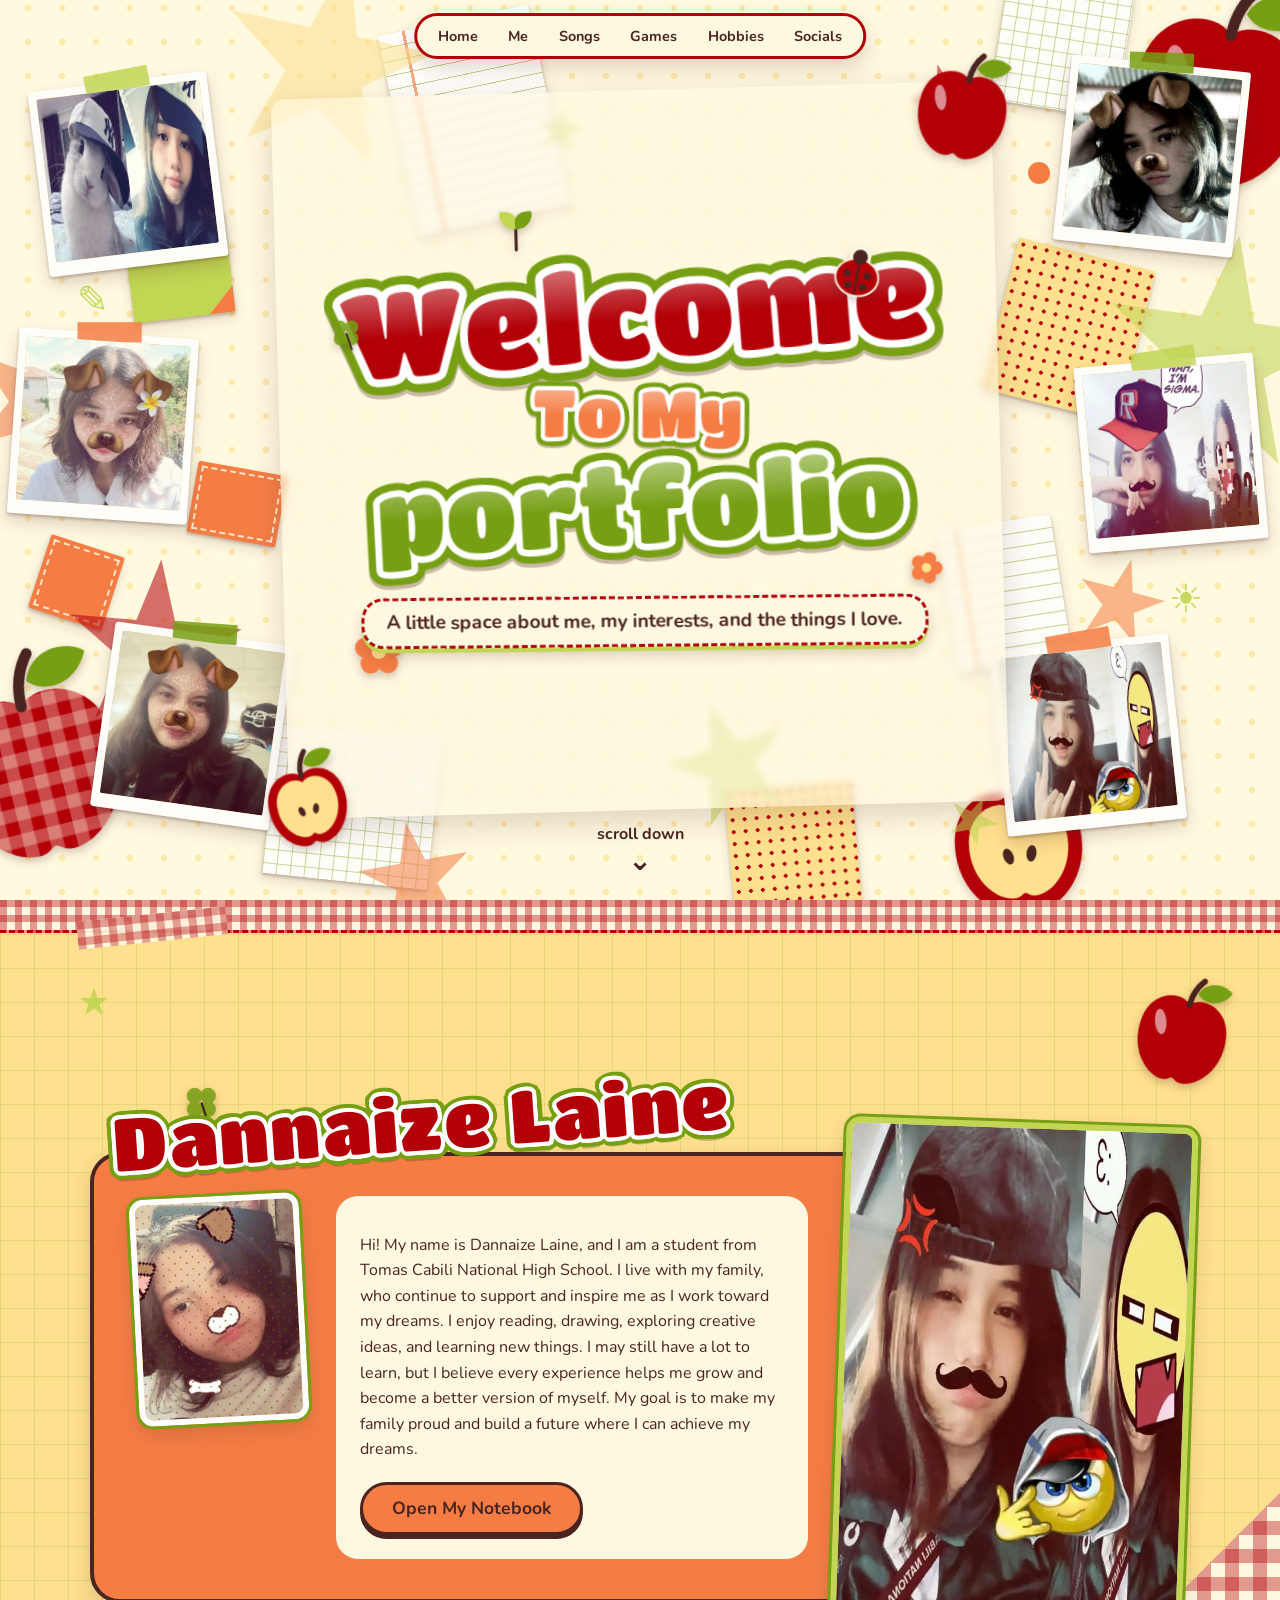
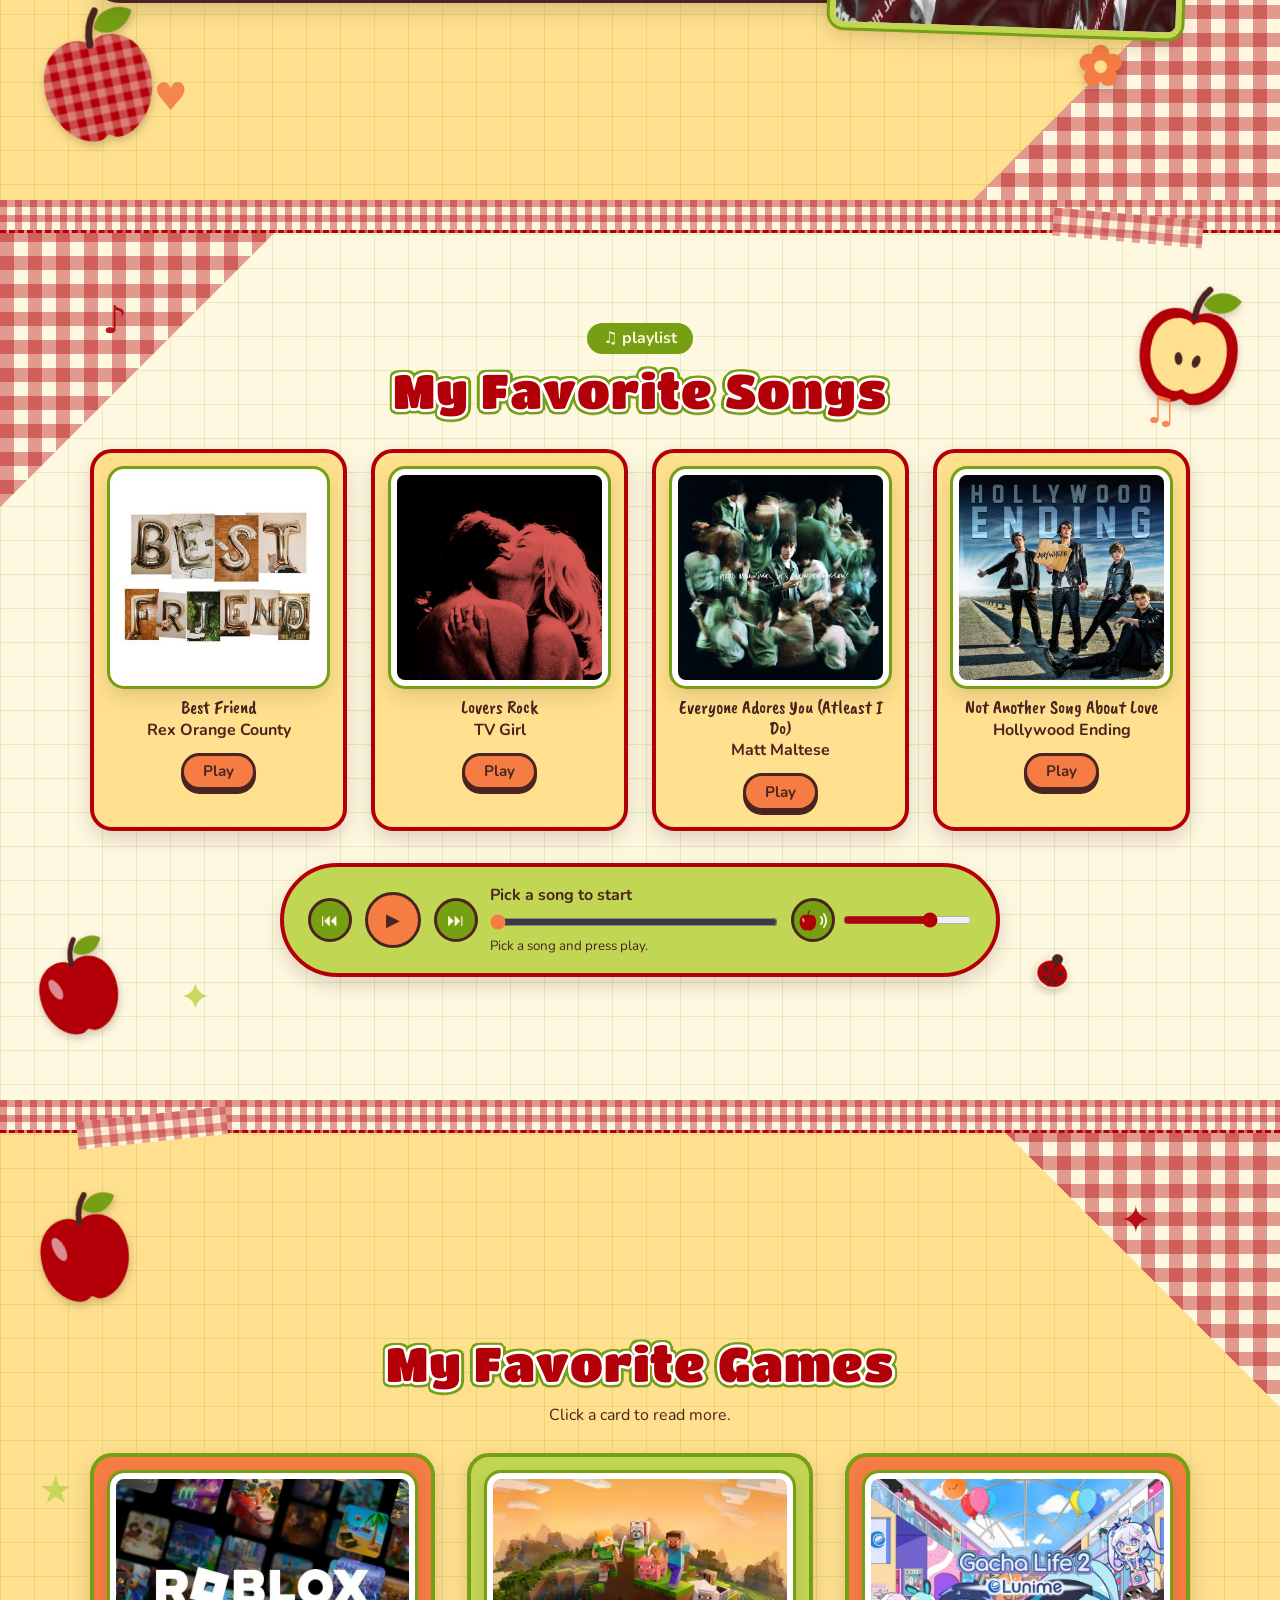
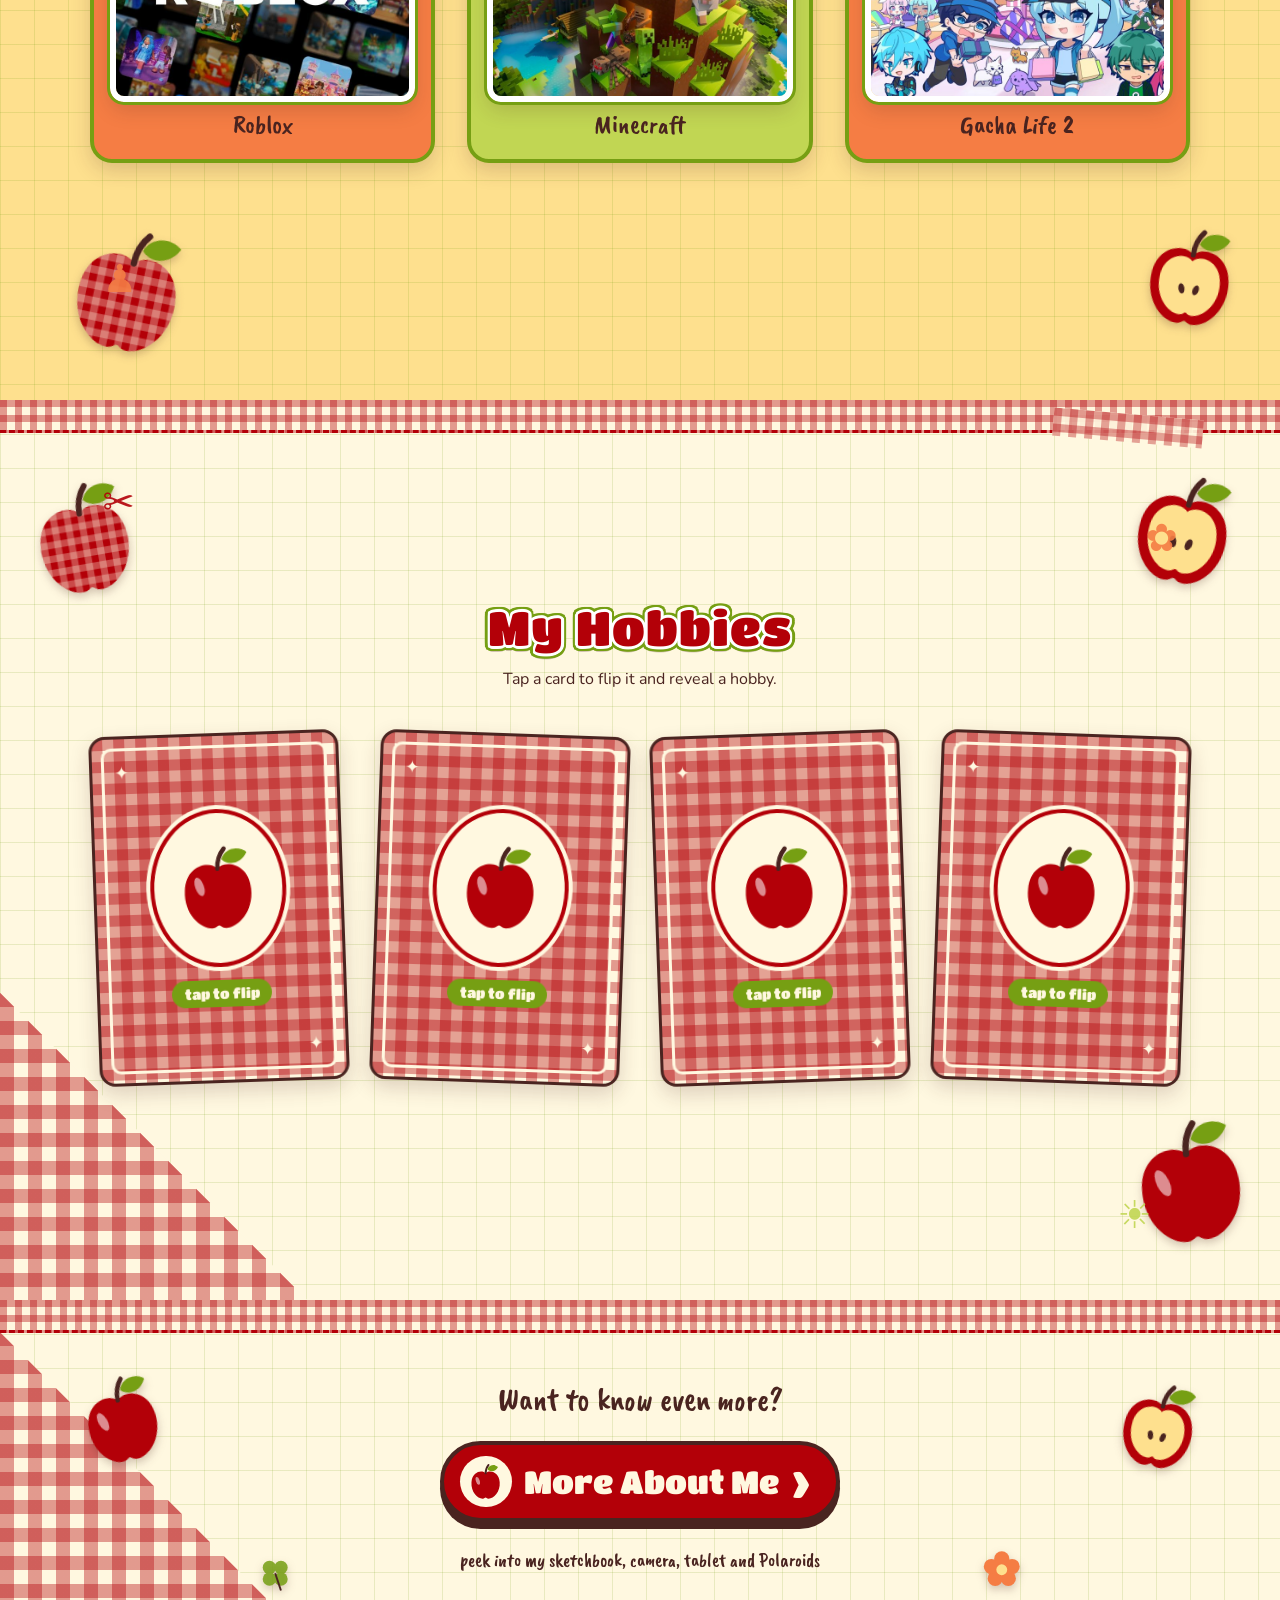
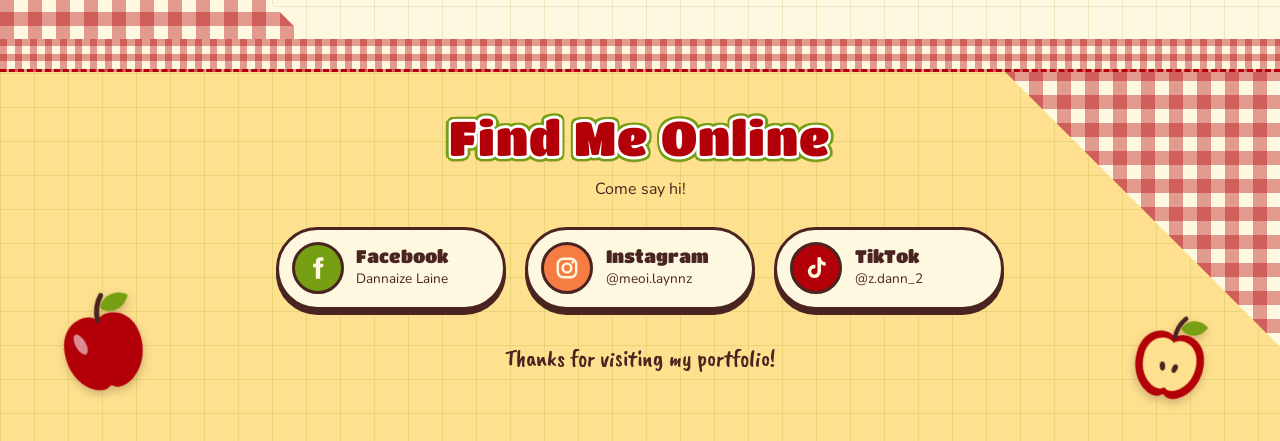
==== commit 55569e9e: "First Launch Of My Portfolio" ====
--- a/index.html
+++ b/index.html
@@ -3,7 +3,7 @@
 <head>
   <meta charset="UTF-8">
   <meta name="viewport" content="width=device-width, initial-scale=1, viewport-fit=cover">
-  <title>My Portfolio</title>
+  <title>Dannaize Laine | Portfolio</title>
   <link rel="preconnect" href="https://fonts.googleapis.com">
   <link href="https://fonts.googleapis.com/css2?family=Caveat+Brush&family=Titan+One&family=Nunito:wght@400;700&display=swap" rel="stylesheet">
   <link rel="stylesheet" href="styles.css">
@@ -25,6 +25,7 @@
   <symbol id="flower" viewBox="0 0 40 40"><g style="fill:var(--mandarin)"><circle cx="20" cy="10" r="7"/><circle cx="29.5" cy="17" r="7"/><circle cx="26" cy="28" r="7"/><circle cx="14" cy="28" r="7"/><circle cx="10.5" cy="17" r="7"/></g><circle cx="20" cy="20" r="5" style="fill:var(--daisy-desi)"/></symbol>
   <symbol id="ladybug" viewBox="0 0 40 40"><ellipse cx="20" cy="24" rx="14" ry="12" stroke="#FFF8E0" stroke-width="2.6" style="fill:var(--senga-sengana)"/><circle cx="20" cy="10" r="6" fill="#4a2420" stroke="#FFF8E0" stroke-width="2.6"/><ellipse cx="20" cy="24" rx="14" ry="12" style="fill:var(--senga-sengana)"/><circle cx="20" cy="10" r="5" fill="#4a2420"/><path d="M20 13V36" stroke="#4a2420" stroke-width="1.6"/><g fill="#4a2420"><circle cx="13" cy="22" r="2.4"/><circle cx="27" cy="22" r="2.4"/><circle cx="15" cy="30" r="2.4"/><circle cx="25" cy="30" r="2.4"/></g></symbol>
   <symbol id="sprout" viewBox="0 0 40 40"><path d="M20 38V20" stroke="#4a2420" stroke-width="2.4" stroke-linecap="round" fill="none"/><path d="M20 22C8 22 6 10 8 8C20 8 22 14 20 22Z" style="fill:var(--kiwi-colada)"/><path d="M20 22C32 22 34 10 32 8C20 8 18 14 20 22Z" style="fill:var(--tropicana)"/></symbol>
+  <symbol id="heart" viewBox="0 0 40 40"><path d="M20 35C6 25 3 16 8 10C12 5 18 7 20 12C22 7 28 5 32 10C37 16 34 25 20 35Z" style="fill:var(--daisy-desi)" stroke="#4a2420" stroke-width="2.4" stroke-linejoin="round"/></symbol>
   <symbol id="clover" viewBox="0 0 40 40"><g style="fill:var(--tropicana)" opacity=".85"><circle cx="14" cy="14" r="7"/><circle cx="26" cy="14" r="7"/><circle cx="14" cy="26" r="7"/><circle cx="26" cy="26" r="7"/></g><path d="M20 20L26 38" stroke="#4a2420" stroke-width="2" fill="none"/></symbol>
 </svg>
 
@@ -80,23 +81,23 @@
     </div>
     <!-- WELCOME POLAROIDS: replace images/welcome-1.jpg ... welcome-6.jpg and edit the captions -->
     <figure class="snap sn1"><span class="snap-tape tape-y" aria-hidden="true"></span>
-      <div class="photo" data-label="welcome-1.jpg"><img src="images/welcome-1.jpg" alt="Welcome photo 1"></div>
-      <figcaption>[Caption 1]</figcaption></figure>
+      <div class="photo" data-label="welcome-1.jpg"><img src="[data-uri]" alt="A bunny wearing a cap beside a selfie in the same cap" style="object-position:center 22%"></div>
+      <figcaption></figcaption></figure>
     <figure class="snap sn2"><span class="snap-tape tape-b" aria-hidden="true"></span>
-      <div class="photo" data-label="welcome-2.jpg"><img src="images/welcome-2.jpg" alt="Welcome photo 2"></div>
-      <figcaption>[Caption 2]</figcaption></figure>
+      <div class="photo" data-label="welcome-2.jpg"><img src="[data-uri]" alt="Selfie with a puppy filter"></div>
+      <figcaption></figcaption></figure>
     <figure class="snap sn3"><span class="snap-tape tape-o" aria-hidden="true"></span>
-      <div class="photo" data-label="welcome-3.jpg"><img src="images/welcome-3.jpg" alt="Welcome photo 3"></div>
-      <figcaption>[Caption 3]</figcaption></figure>
+      <div class="photo" data-label="welcome-3.jpg"><img src="[data-uri]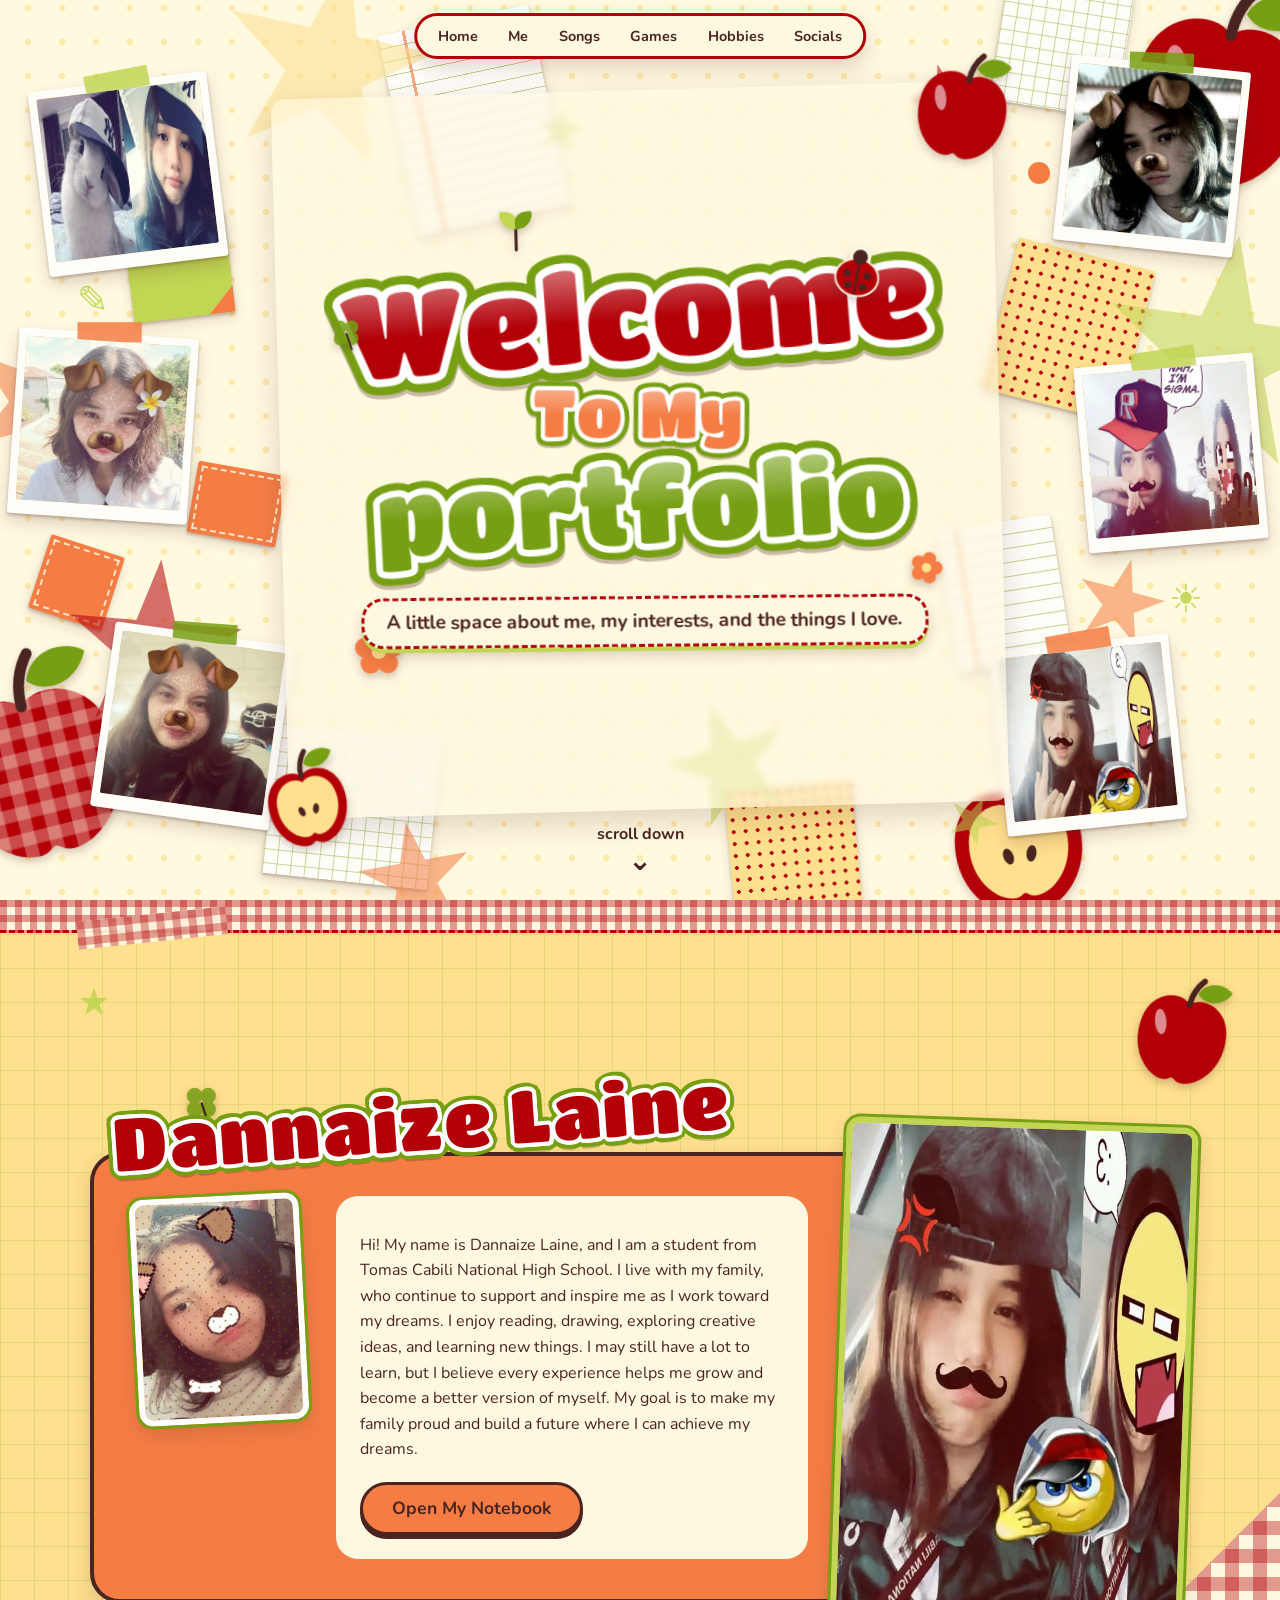
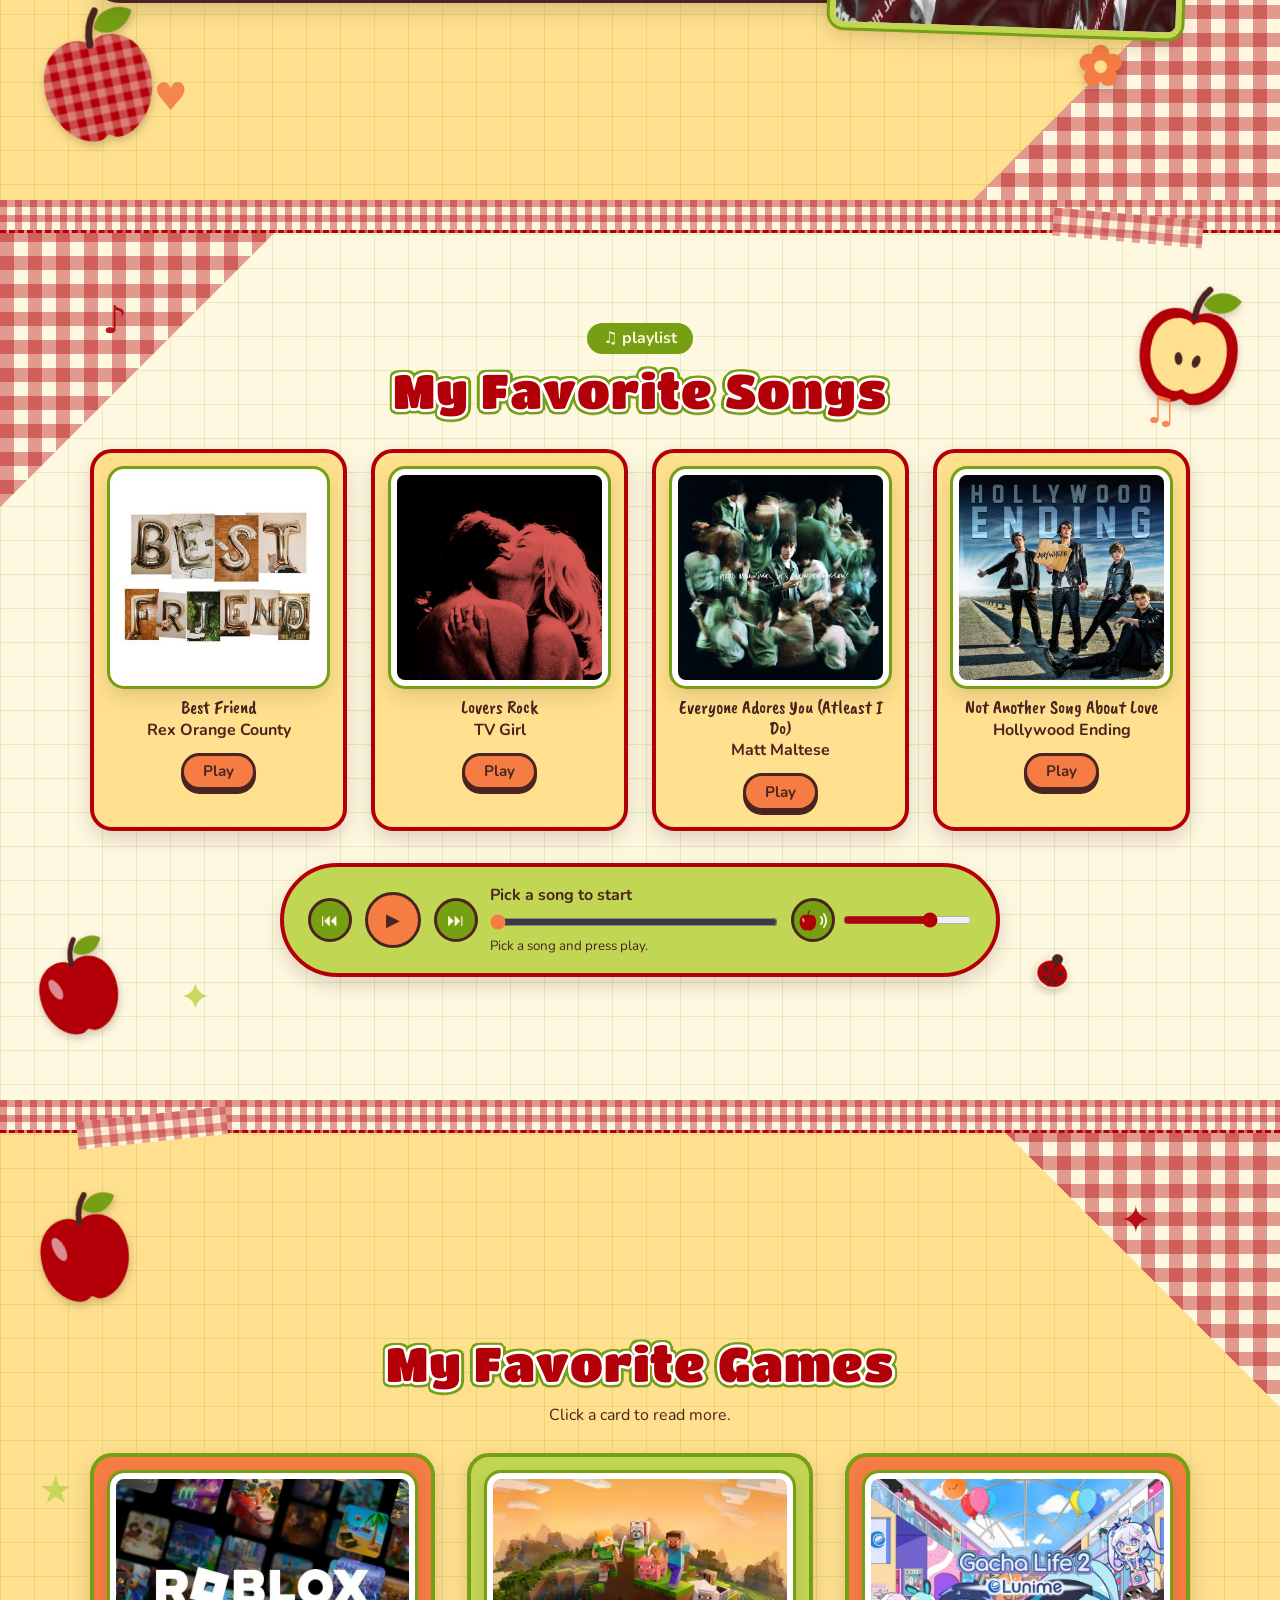
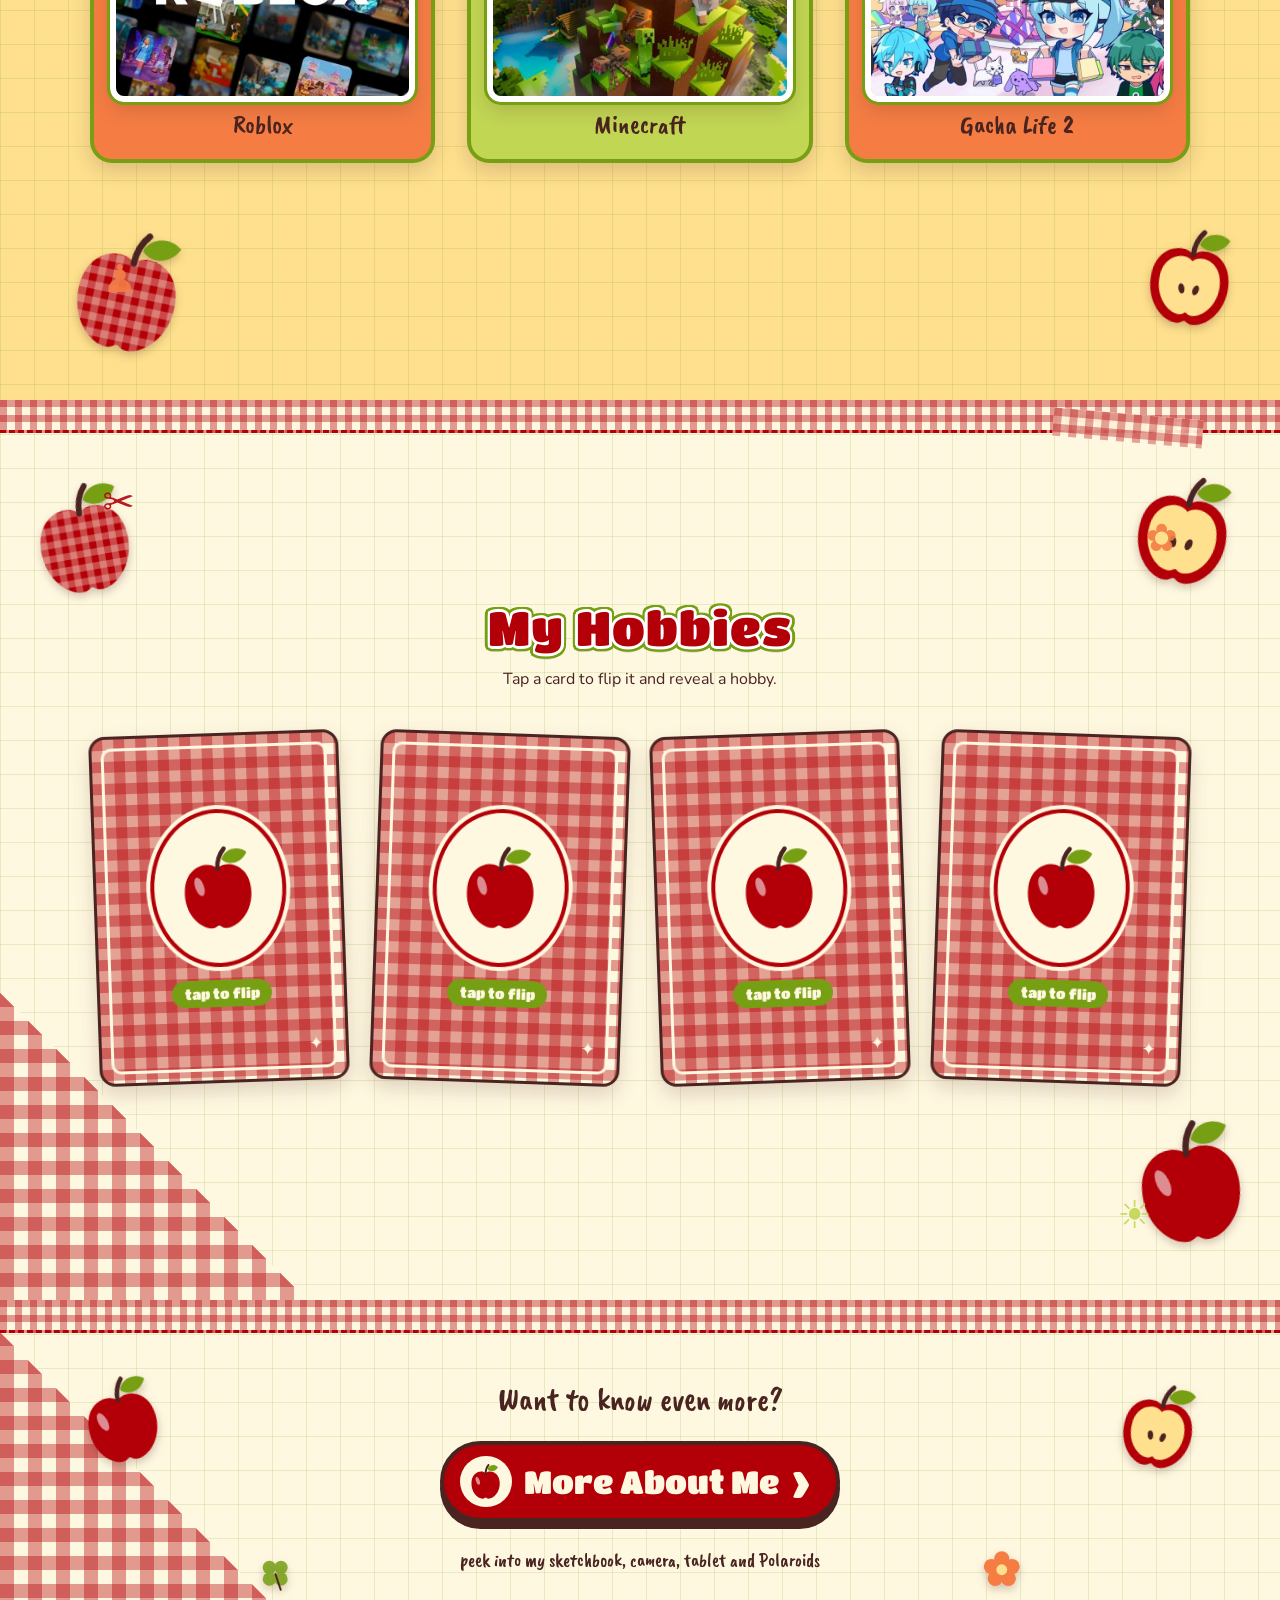
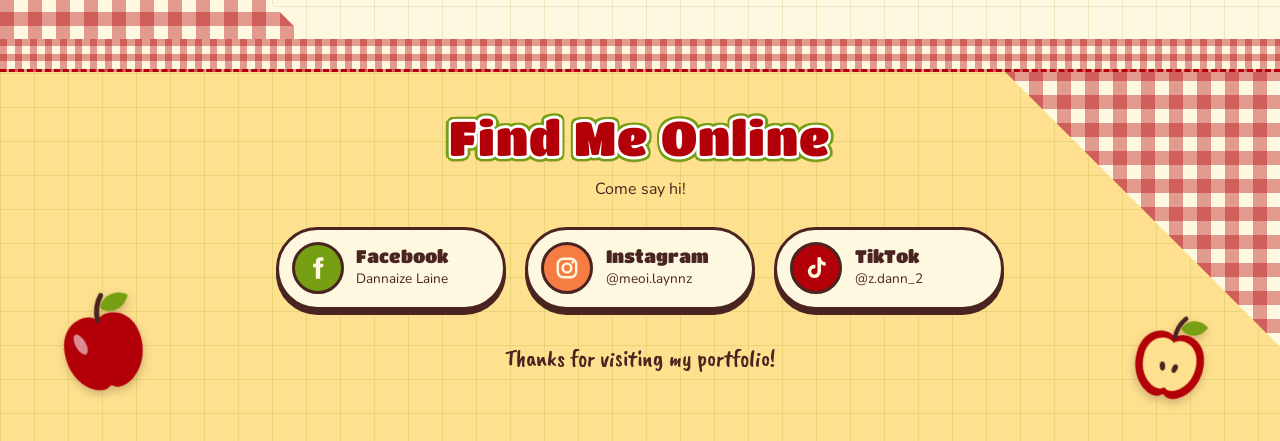
==== commit 5f03b20e: "Laine's First Launch" ====
--- a/index.html
+++ b/index.html
@@ -322,7 +322,7 @@
     <svg class="dec" style="--w:3.4vw;right:20%;bottom:14%" aria-hidden="true"><use href="#flower" width="100%" height="100%"/></svg>
     <div class="container reveal">
       <p class="more-text">Want to know even more?</p>
-      <a class="more-btn" href="more-about-me.html"><svg class="more-ic" aria-hidden="true"><use href="#apple-solid" width="100%" height="100%"/></svg><span>More About Me</span><b aria-hidden="true">&rsaquo;</b></a>
+      <a class="more-btn" href="about.html"><svg class="more-ic" aria-hidden="true"><use href="#apple-solid" width="100%" height="100%"/></svg><span>More About Me</span><b aria-hidden="true">&rsaquo;</b></a>
       <p class="more-sub">peek into my sketchbook, camera, tablet and Polaroids</p>
     </div>
   </section>
